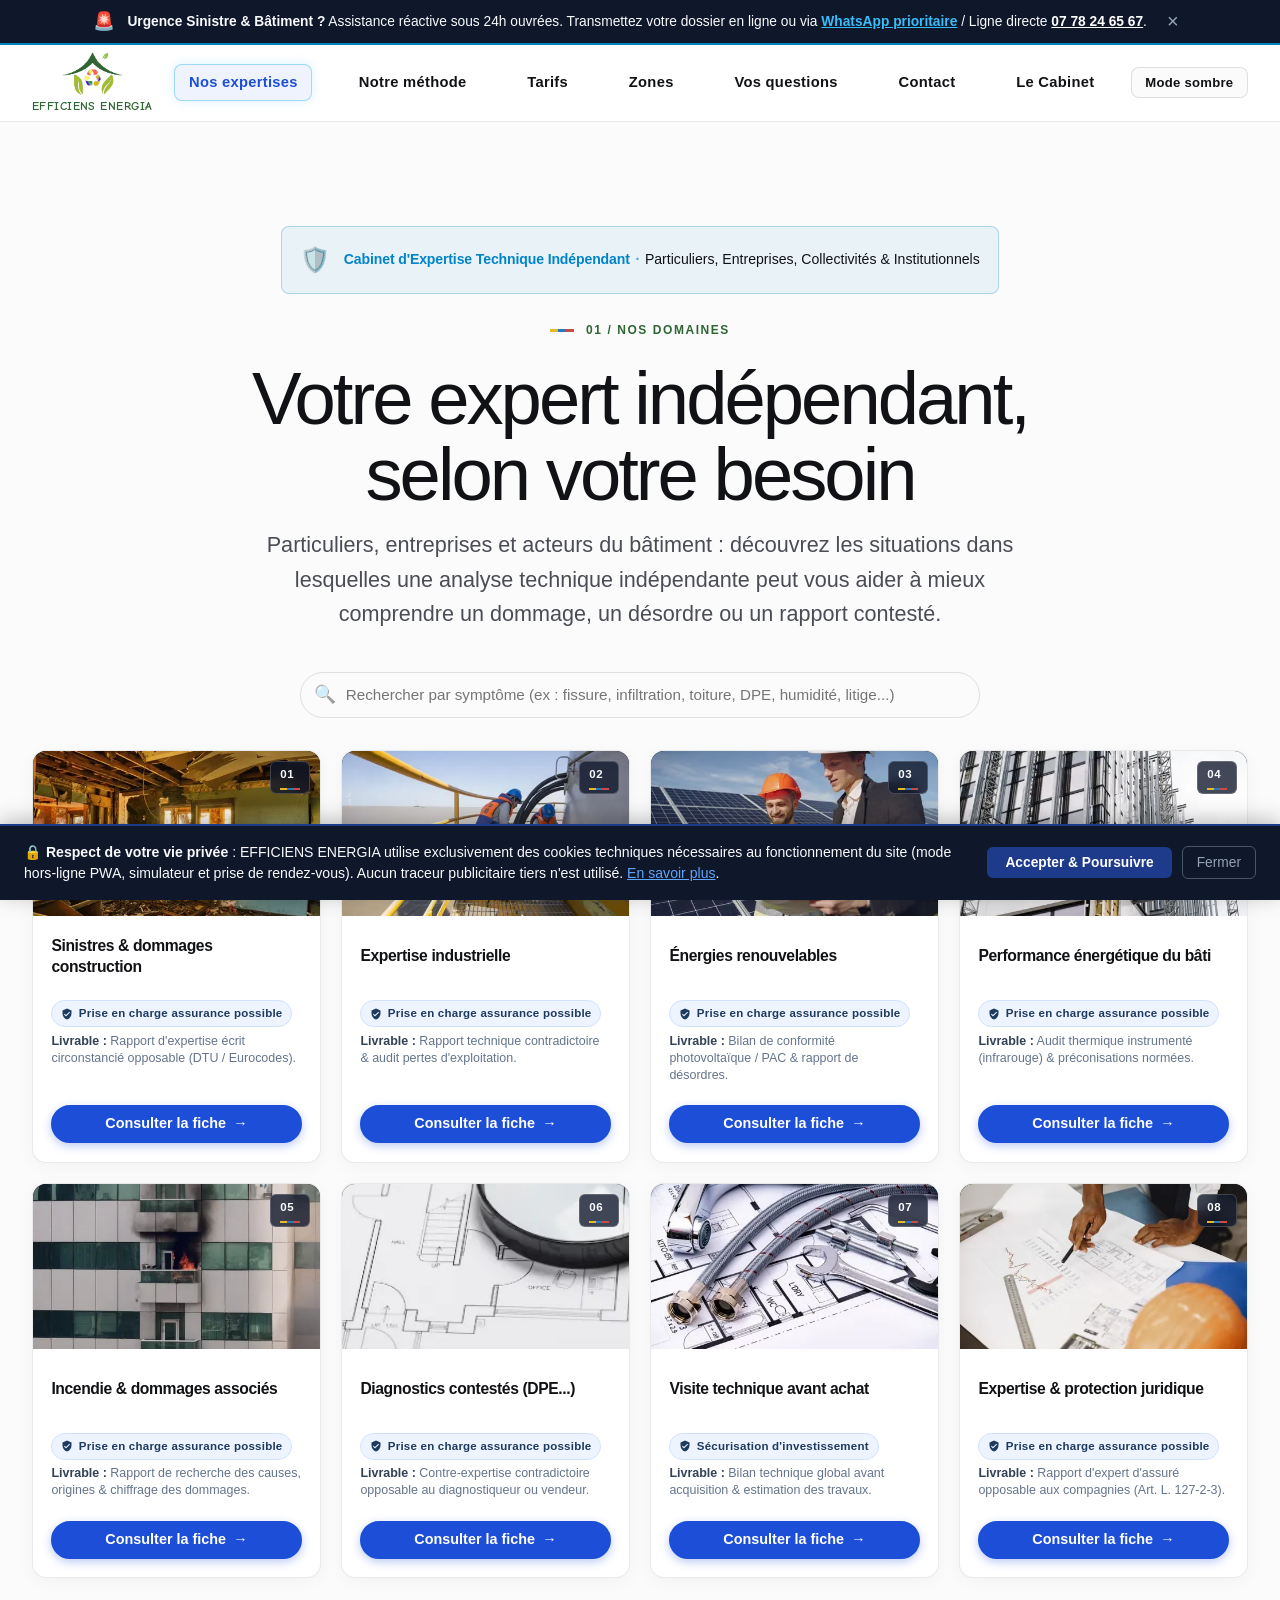
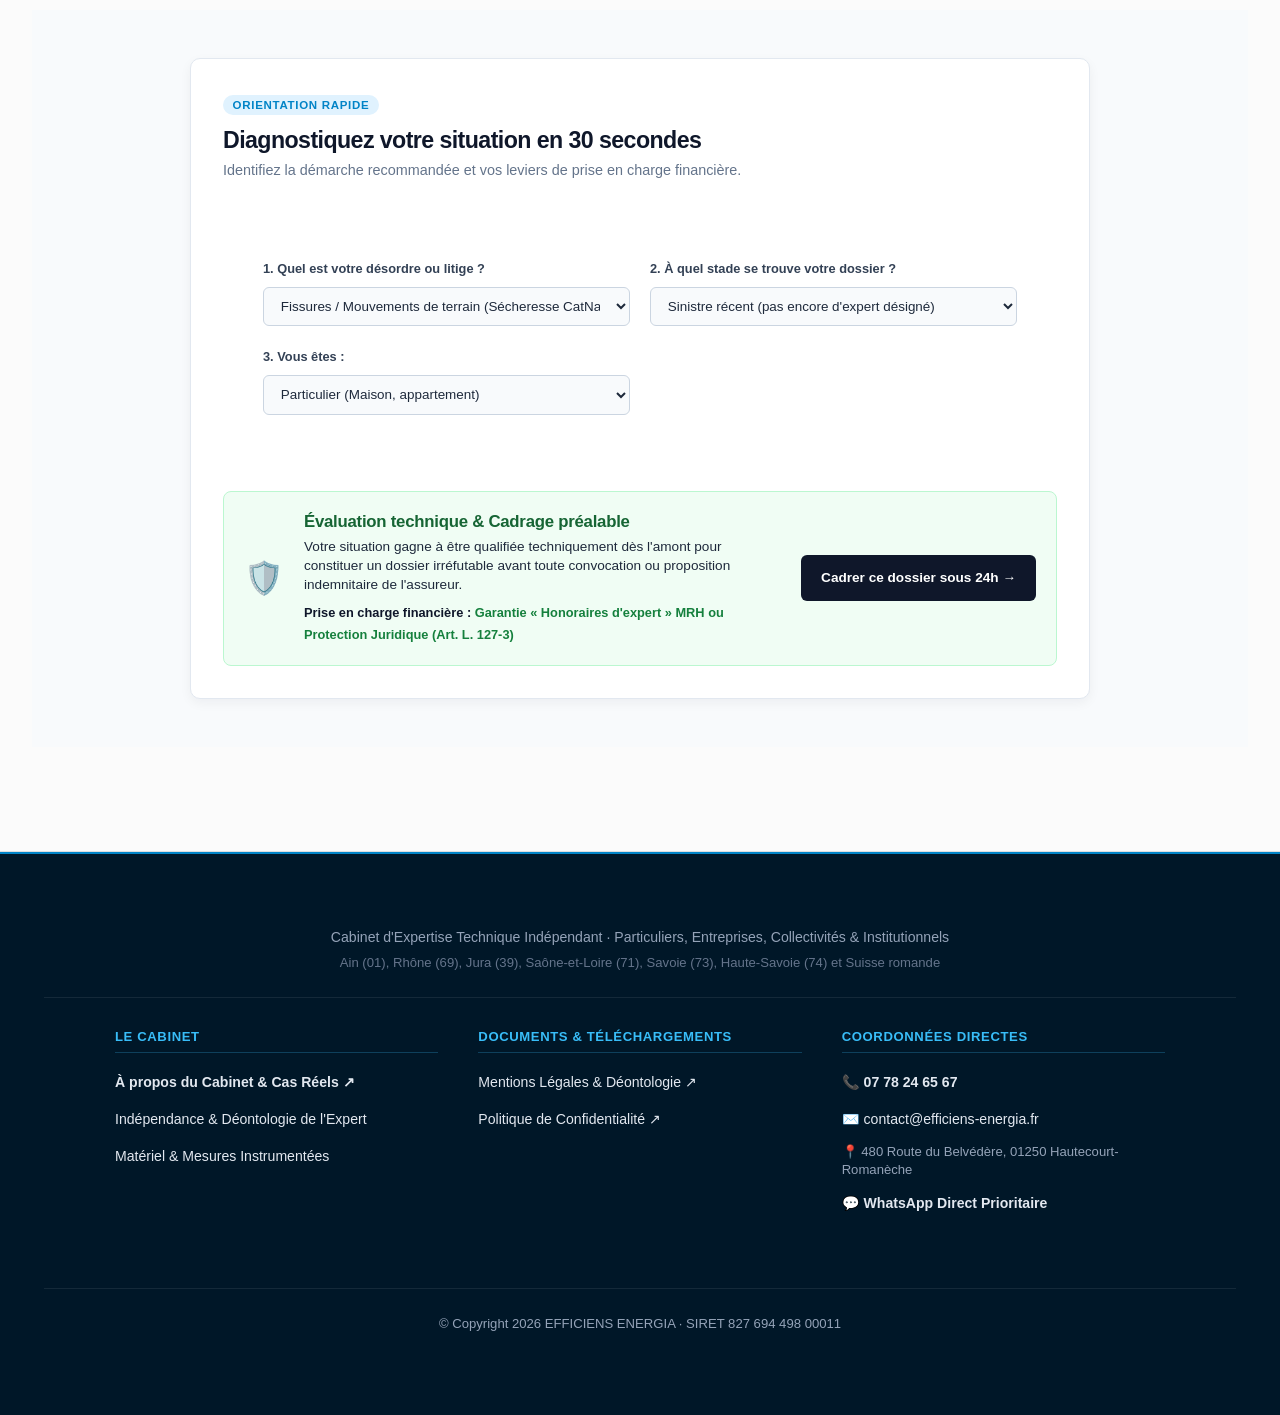
==== DOSSIER_A_GLISSER_SUR_NETLIFY/index.html @ 408ce1a6 "fix(ci): conversion de DOSSIER_A_GLISSER_SUR_NETLIFY en dossier standard pour deploy GitHub Pages" ====
<!DOCTYPE html>
<html lang="fr" data-theme="light">
<head>
    <meta charset="UTF-8">
    <meta name="viewport" content="width=device-width, initial-scale=1">
    <meta name="theme-color" content="#111215">
    <meta name="description" content="Expertise bâtiment indépendante dans l’Ain, le Rhône, la Saône-et-Loire, le Jura, l’Isère, la Savoie, la Haute-Savoie et la Suisse. Sinistres, énergie, diagnostics.">
    <meta property="og:type" content="website">
    <meta property="og:locale" content="fr_FR">
    <meta property="og:title" content="Expert bâtiment & énergie | Ain, Rhône, Jura | EFFICIENS ENERGIA">
    <meta property="og:description" content="Expertise bâtiment indépendante dans l’Ain, le Rhône, la Saône-et-Loire, le Jura, l’Isère, la Savoie, la Haute-Savoie et la Suisse voisine.">
    <meta property="og:site_name" content="EFFICIENS ENERGIA">
    <meta name="twitter:card" content="summary_large_image">
    <meta property="og:url" content="https://efficiens-energia.fr/">
    <meta property="og:image" content="https://efficiens-energia.github.io/site_construction/assets/logo_efficiens_energia.png">
    <meta property="og:image:width" content="377">
    <meta property="og:image:height" content="270">
    <meta name="twitter:image" content="https://efficiens-energia.github.io/site_construction/assets/logo_efficiens_energia.png">
    <title>Expert bâtiment & énergie | Ain, Rhône, Jura | EFFICIENS ENERGIA</title>
    <link rel="manifest" href="manifest.webmanifest?v=15">
    <link rel="icon" type="image/png" href="assets/logo_efficiens_energia.png">
    <link rel="apple-touch-icon" href="assets/logo_efficiens_energia.png">
    <link rel="stylesheet" href="css/design_system.css?v=45">
    <link rel="stylesheet" href="css/components.css?v=45">
    <script type="application/ld+json" id="geoSchemaJsonLd">
        {
            "@context": "https://schema.org",
            "@graph": [
                {
                    "@type": "ProfessionalService",
                    "@id": "https://efficiens-energia.fr/#organization",
                    "name": "EFFICIENS ENERGIA",
                    "legalName": "EFFICIENS ENERGIA - Cabinet d'Expertise Bâtiment & Énergie Indépendant",
                    "founder": {
                        "@type": "Person",
                        "name": "Sébastien MATHE",
                        "jobTitle": "Expert Bâtiment & Énergie Indépendant"
                    },
                    "telephone": "+33778246567",
                    "email": "contact@efficiens-energia.fr",
                    "priceRange": "380€ - 2800€ TTC",
                    "address": {
                        "@type": "PostalAddress",
                        "streetAddress": "480 Route du Belvédère",
                        "postalCode": "01250",
                        "addressLocality": "Hautecourt-Romaneche",
                        "addressRegion": "Auvergne-Rhône-Alpes",
                        "addressCountry": "FR"
                    },
                    "identifier": {
                        "@type": "PropertyValue",
                        "propertyID": "SIRET",
                        "value": "827 694 498 00011"
                    },
                    "areaServed": [
                        {"@type": "AdministrativeArea", "name": "Ain (01) - Bourg-en-Bresse, Oyonnax, Ambérieu-en-Bugey, Pays de Gex"},
                        {"@type": "AdministrativeArea", "name": "Rhône (69) et Métropole de Lyon"},
                        {"@type": "AdministrativeArea", "name": "Saône-et-Loire (71) - Mâcon, Chalon-sur-Saône"},
                        {"@type": "AdministrativeArea", "name": "Jura (39) - Lons-le-Saunier, Saint-Claude"},
                        {"@type": "AdministrativeArea", "name": "Isère (38)"},
                        {"@type": "AdministrativeArea", "name": "Haute-Savoie (74) - Annecy, Annemasse"},
                        {"@type": "AdministrativeArea", "name": "Savoie (73) - Chambéry, Aix-les-Bains"},
                        {"@type": "AdministrativeArea", "name": "Suisse romande (Cantons de Genève et Vaud)"},
                        {"@type": "AdministrativeArea", "name": "Auvergne-Rhône-Alpes"}
                    ],
                    "hasOfferCatalog": {
                        "@type": "OfferCatalog",
                        "name": "Missions d'Expertise Bâtiment & Énergie Indépendante",
                        "itemListElement": [
                            {
                                "@type": "Offer",
                                "itemOffered": {
                                    "@type": "Service",
                                    "name": "Expertise Sinistres Bâtiment, Fissures RGA & Humidité",
                                    "description": "Recherche de causes racines, mesures instrumentées et rapport opposable DTU / Eurocodes."
                                },
                                "priceSpecification": {
                                    "@type": "PriceSpecification",
                                    "minPrice": "690",
                                    "maxPrice": "1390",
                                    "priceCurrency": "EUR"
                                }
                            },
                            {
                                "@type": "Offer",
                                "itemOffered": {
                                    "@type": "Service",
                                    "name": "Visite Technique Avant Achat Immobilier",
                                    "description": "Inspection structurelle, thermique et humidité avant signature de compromis."
                                },
                                "priceSpecification": {
                                    "@type": "PriceSpecification",
                                    "minPrice": "490",
                                    "maxPrice": "1150",
                                    "priceCurrency": "EUR"
                                }
                            },
                            {
                                "@type": "Offer",
                                "itemOffered": {
                                    "@type": "Service",
                                    "name": "Contre-Expertise d'Assuré & Protection Juridique (Art. L. 127-2-3 C. assur.)",
                                    "description": "Assistance contradictoire indépendante face à l'expert d'assurance avec libre choix de l'expert."
                                },
                                "priceSpecification": {
                                    "@type": "PriceSpecification",
                                    "minPrice": "750",
                                    "maxPrice": "1590",
                                    "priceCurrency": "EUR"
                                }
                            }
                        ]
                    },
                    "sameAs": [
                        "https://www.facebook.com/efficiens.energia",
                        "https://www.linkedin.com/in/s%C3%A9bastien-mathe-b04446113/"
                    ]
                },
                {
                    "@type": "FAQPage",
                    "mainEntity": [
                        {
                            "@type": "Question",
                            "name": "Puis-je choisir librement mon expert bâtiment avec mon assurance Protection Juridique ?",
                            "acceptedAnswer": {
                                "@type": "Answer",
                                "text": "Oui. En vertu de l'Article L. 127-2-3 du Code des assurances, l'assuré dispose de la liberté absolue du choix de son expert ou conseil technique dès lors qu'un conflit d'intérêts ou un désaccord survient. Les honoraires d'EFFICIENS ENERGIA sont alors remboursables selon le barème contractuel de votre Protection Juridique."
                            }
                        },
                        {
                            "@type": "Question",
                            "name": "Dans quels départements intervient le cabinet EFFICIENS ENERGIA ?",
                            "acceptedAnswer": {
                                "@type": "Answer",
                                "text": "M. Sébastien MATHE intervient en totale indépendance dans l'Ain (01), le Rhône et Lyon (69), le Jura (39), la Saône-et-Loire (71), l'Isère (38), la Savoie (73), la Haute-Savoie (74) ainsi qu'en Suisse romande (Genève, Vaud)."
                            }
                        }
                    ]
                }
            ]
        }
    </script>
    <link rel="stylesheet" href="css/print.css" media="print">
    <script>
    function goToTarifsTab(e) {
        if (e) {
            if (e.preventDefault) e.preventDefault();
            if (e.stopPropagation) e.stopPropagation();
        }
        // 1. Basculer tous les panneaux d'onglets
        var panels = document.querySelectorAll('.site-tab-panel');
        for (var i = 0; i < panels.length; i++) {
            var p = panels[i];
            if (p.id === 'tarifs') {
                p.classList.add('active-tab');
                p.style.display = 'block';
            } else {
                p.classList.remove('active-tab');
                p.style.display = 'none';
            }
        }
        // 2. Mettre à jour la navigation
        var links = document.querySelectorAll('.main-nav a[href^="#"]');
        for (var j = 0; j < links.length; j++) {
            var a = links[j];
            var isTarif = (a.getAttribute('href') === '#tarifs');
            a.classList.toggle('nav-highlight', isTarif);
            a.classList.toggle('active', isTarif);
            a.setAttribute('aria-selected', String(isTarif));
        }
        // 3. Masquer le hero d'accueil
        var hero = document.getElementById('accueil');
        if (hero) hero.style.display = 'none';

        // 4. Mettre à jour l'URL sans rechargement
        if (window.history && window.history.pushState) {
            window.history.pushState(null, '', '#tarifs');
        } else {
            window.location.hash = '#tarifs';
        }

        // 5. Scroller immédiatement vers la section tarifs / encadré remboursement
        setTimeout(function() {
            var target = document.querySelector('.insurance-reimbursement-box') || document.getElementById('estimateur-direct') || document.getElementById('tarifs');
            if (target) {
                var header = document.querySelector('.site-header');
                var headerH = header ? header.offsetHeight : 76;
                var pos = target.getBoundingClientRect().top + (window.pageYOffset || document.documentElement.scrollTop) - headerH - 15;
                window.scrollTo({ top: Math.max(0, pos), behavior: 'smooth' });
            }
        }, 50);
        return false;
    }
    window.goToTarifsTab = goToTarifsTab;

    // Écouteur en phase de capture (priorité absolue) pour garantir la redirection
    document.addEventListener('click', function(e) {
        var btn = e.target.closest('.badge-prise-en-charge');
        if (btn) {
            if (e.preventDefault) e.preventDefault();
            if (e.stopPropagation) e.stopPropagation();
            goToTarifsTab(e);
            return false;
        }
    }, true);
    </script>
</head>
<body>
    <a class="skip-link" href="#contenu">Aller au contenu</a>
    <header class="site-header" role="banner">
        <div id="scrollProgressBar" class="scroll-progress-bar" aria-hidden="true"></div>
        <div class="container header-inner">
            <div class="logo-brand" aria-label="EFFICIENS ENERGIA">
                <img src="assets/logo_efficiens_energia.png" alt="" class="logo-img" width="377" height="270">
                <span class="logo-text">EFFICIENS ENERGIA</span>
            </div>
            <nav class="main-nav" id="mainNav" role="navigation" aria-label="Navigation principale">
                <a href="#expertises">Nos expertises</a>
                <a href="#methode">Notre méthode</a>
                <a href="#tarifs">Tarifs</a>
                <a href="#zones">Zones</a>
                <a href="#faq">Vos questions</a>
                <a href="#contact">Contact</a>
                <a href="#cabinet">Le Cabinet</a>
            </nav>
            <div class="header-actions">
                <button type="button" class="btn-theme-toggle" id="themeToggleBtn" aria-label="Passer en mode sombre">Mode sombre</button>
                
                <button type="button" class="mobile-menu-btn" id="mobileMenuBtn" aria-expanded="false" aria-controls="mainNav" aria-label="Ouvrir le menu">☰</button>
            </div>
        </div>
    </header>

    <main id="contenu" role="main">
        <section class="hero-section expertise-hero" id="accueil">
            <div class="container expertise-hero-inner">
                <div class="expertise-hero-copy">
                    <p class="eyebrow"><span class="eyebrow-line"></span> Expert indépendant · bâtiment & énergie</p>
                    <h1>Besoin d'un regard technique indépendant ?<br><span>Faisons le point sur votre situation.</span></h1>
                    <p class="expertise-hero-lead">Sinistre, malfaçon, dommage ou diagnostic contesté : bénéficiez d'un regard technique indépendant, rigoureux et opposable. Cadrons ensemble votre dossier dès le premier contact.</p>
                    <div class="expertise-hero-actions">
                        <a class="btn btn-primary" href="prestation.html?service=sinistres">Sinistre & dommage <span aria-hidden="true">→</span></a>
                        <a class="btn btn-secondary" href="prestation.html?service=diagnostics">Diagnostic contesté <span aria-hidden="true">→</span></a>
                        <a class="text-link" href="#expertises">Toutes nos expertises <span aria-hidden="true">↓</span></a>
                    </div>
                    <div class="independence-badge-container">
                        <div class="independence-badge">
                            <span class="badge-icon" aria-hidden="true">🛡️</span>
                            <div class="badge-content">
                                <strong>Cabinet d'Expertise Technique Indépendant</strong> <span class="badge-sep">·</span> <span>Particuliers, Entreprises, Collectivités &amp; Institutionnels</span>
                            </div>
                        </div>
                    </div>
                    <div class="expertise-hero-index" aria-label="Domaines d'intervention">
                        <span>Bâtiment & industrie</span>
                        <span>Sinistres & désordres</span>
                        <span>Énergie & diagnostics</span>
                    </div>
                </div>
                <div class="expertise-hero-mark" aria-hidden="true">
                    <span class="hero-mark-ring"></span>
                    <span class="hero-mark-cross hero-mark-cross-one"></span>
                    <span class="hero-mark-cross hero-mark-cross-two"></span>
                    <span class="hero-mark-label">EXPERTISE<br>TECHNIQUE<br><b>01 — 07</b></span>
                </div>
            </div>
        </section>

        

        <section class="section expertise-section site-tab-panel active-tab" id="expertises" aria-labelledby="expertises-title">
            <div class="container">
                <div class="section-header expertise-section-heading" style="text-align: center; margin: 0 auto 2.5rem auto; max-width: 860px;">
                    <div class="independence-badge" style="display: inline-flex; margin-bottom: 1.25rem;">
                        <span class="badge-icon" aria-hidden="true">🛡️</span>
                        <div class="badge-content">
                            <strong>Cabinet d'Expertise Technique Indépendant</strong> <span class="badge-sep">·</span> <span>Particuliers, Entreprises, Collectivités &amp; Institutionnels</span>
                        </div>
                    </div>
                    <p class="section-tag" style="justify-content: center;">01 / Nos domaines</p>
                    <h1 id="expertises-title" style="margin-bottom: 1rem;">Votre expert indépendant, selon votre besoin</h1>
                    <p class="section-desc" style="text-align: center !important; margin: 1rem auto 0 auto !important; max-width: 780px !important;">Particuliers, entreprises et acteurs du bâtiment : découvrez les situations dans lesquelles une analyse technique indépendante peut vous aider à mieux comprendre un dommage, un désordre ou un rapport contesté.</p>

                    <!-- BANDEAU RÉACTIVITÉ / URGENCE D'EXPERTISE (@PO SEB) -->
                </div>
                                <!-- FILTRE D INTENTION 1-CLIC (8 CARTES D EXPERTISE) -->
                
                <!-- Barre de recherche prédictive par symptôme (Amélioration 6) -->
                <div class="symptom-search-bar" role="search">
                    <div class="search-input-wrapper">
                        <span class="search-icon" aria-hidden="true">🔍</span>
                        <input type="search" id="symptomSearchInput" class="symptom-input" placeholder="Rechercher par symptôme (ex : fissure, infiltration, toiture, DPE, humidité, litige...)" aria-label="Rechercher une prestation par symptôme">
                        <button type="button" id="clearSearchBtn" class="clear-search-btn" aria-label="Effacer la recherche" hidden>×</button>
                    </div>
                    <div id="searchCounter" class="search-counter" aria-live="polite"></div>
                </div>

                <div class="expertise-card-grid">
                    <article class="expertise-card" id="sinistres" data-category="particulier">
                        <span id="sinistres-details" class="section-anchor"></span>
                        <div class="expertise-card-media-wrapper">
                            <span class="expertise-card-index">01</span>
                            <picture class="expertise-card-media">
                                <source srcset="assets/services/sinistres-construction.webp" type="image/webp">
                                <img class="expertise-card-image" src="assets/services/sinistres-construction.jpg" alt="Sinistres & dommages à la construction" width="500" height="333" loading="lazy" decoding="async">
                            </picture>
                        </div>
                        <div class="expertise-card-body">
                            <h3><a class="expertise-card-title-link" href="prestation.html?service=sinistres">Sinistres & dommages construction</a></h3>
                            <a href="#tarifs" class="badge-prise-en-charge" data-tab-target="tarifs" onclick="return goToTarifsTab(event);" title="Prise en charge financière possible par votre assurance (PJ, MRH ou recours tiers)">
                                <svg viewBox="0 0 24 24" aria-hidden="true" style="pointer-events: none;"><path d="M12 1L3 5v6c0 5.55 3.84 10.74 9 12 5.16-1.26 9-6.45 9-12V5l-9-4zm-2 16l-4-4 1.41-1.41L10 14.17l6.59-6.59L18 9l-8 8z"/></svg>
                                <span style="pointer-events: none;">Prise en charge assurance possible</span>
                            </a>
                            <span class="card-deliverable"><strong>Livrable :</strong> Rapport d'expertise écrit circonstancié opposable (DTU / Eurocodes).</span>
                            <div class="expertise-card-actions">
                                <a href="prestation.html?service=sinistres" class="btn-card-primary" aria-label="Consulter la fiche Sinistres & dommages">Consulter la fiche <span aria-hidden="true">→</span></a>
                            </div>
                        </div>
                    </article>

                    <article class="expertise-card" id="industrie" data-category="pro">
                        <span id="industrie-details" class="section-anchor"></span>
                        <div class="expertise-card-media-wrapper">
                            <span class="expertise-card-index">02</span>
                            <picture class="expertise-card-media">
                                <source srcset="assets/services/expertise-industrielle.webp" type="image/webp">
                                <img class="expertise-card-image" src="assets/services/expertise-industrielle.jpg" alt="Expertise industrielle" width="500" height="333" loading="lazy" decoding="async">
                            </picture>
                        </div>
                        <div class="expertise-card-body">
                            <h3><a class="expertise-card-title-link" href="prestation.html?service=industrie">Expertise industrielle</a></h3>
                            <a href="#tarifs" class="badge-prise-en-charge" data-tab-target="tarifs" onclick="return goToTarifsTab(event);" title="Prise en charge financière possible par votre assurance (PJ, MRH ou recours tiers)">
                                <svg viewBox="0 0 24 24" aria-hidden="true" style="pointer-events: none;"><path d="M12 1L3 5v6c0 5.55 3.84 10.74 9 12 5.16-1.26 9-6.45 9-12V5l-9-4zm-2 16l-4-4 1.41-1.41L10 14.17l6.59-6.59L18 9l-8 8z"/></svg>
                                <span style="pointer-events: none;">Prise en charge assurance possible</span>
                            </a>
                            <span class="card-deliverable"><strong>Livrable :</strong> Rapport technique contradictoire & audit pertes d'exploitation.</span>
                            <div class="expertise-card-actions">
                                <a href="prestation.html?service=industrie" class="btn-card-primary" aria-label="Consulter l'expertise industrielle">Consulter la fiche <span aria-hidden="true">→</span></a>
                            </div>
                        </div>
                    </article>

                    <article class="expertise-card" id="energie" data-category="pro">
                        <span id="energies-details" class="section-anchor"></span>
                        <div class="expertise-card-media-wrapper">
                            <span class="expertise-card-index">03</span>
                            <picture class="expertise-card-media">
                                <source srcset="assets/services/energies-renouvelables.webp" type="image/webp">
                                <img class="expertise-card-image" src="assets/services/energies-renouvelables.jpg" alt="Énergies renouvelables" width="500" height="333" loading="lazy" decoding="async">
                            </picture>
                        </div>
                        <div class="expertise-card-body">
                            <h3><a class="expertise-card-title-link" href="prestation.html?service=renouvelables">Énergies renouvelables</a></h3>
                            <a href="#tarifs" class="badge-prise-en-charge" data-tab-target="tarifs" onclick="return goToTarifsTab(event);" title="Prise en charge financière possible par votre assurance (PJ, MRH ou recours tiers)">
                                <svg viewBox="0 0 24 24" aria-hidden="true" style="pointer-events: none;"><path d="M12 1L3 5v6c0 5.55 3.84 10.74 9 12 5.16-1.26 9-6.45 9-12V5l-9-4zm-2 16l-4-4 1.41-1.41L10 14.17l6.59-6.59L18 9l-8 8z"/></svg>
                                <span style="pointer-events: none;">Prise en charge assurance possible</span>
                            </a>
                            <span class="card-deliverable"><strong>Livrable :</strong> Bilan de conformité photovoltaïque / PAC & rapport de désordres.</span>
                            <div class="expertise-card-actions">
                                <a href="prestation.html?service=renouvelables" class="btn-card-primary" aria-label="Consulter l'expertise énergies renouvelables">Consulter la fiche <span aria-hidden="true">→</span></a>
                            </div>
                        </div>
                    </article>

                    <article class="expertise-card" id="performance" data-category="pro">
                        <span id="performance-details" class="section-anchor"></span>
                        <div class="expertise-card-media-wrapper">
                            <span class="expertise-card-index">04</span>
                            <picture class="expertise-card-media">
                                <source srcset="assets/services/performance-energetique.webp" type="image/webp">
                                <img class="expertise-card-image" src="assets/services/performance-energetique.jpg" alt="Performance énergétique des bâtiments" width="500" height="750" loading="lazy" decoding="async">
                            </picture>
                        </div>
                        <div class="expertise-card-body">
                            <h3><a class="expertise-card-title-link" href="prestation.html?service=performance">Performance énergétique du bâti</a></h3>
                            <a href="#tarifs" class="badge-prise-en-charge" data-tab-target="tarifs" onclick="return goToTarifsTab(event);" title="Prise en charge financière possible par votre assurance (PJ, MRH ou recours tiers)">
                                <svg viewBox="0 0 24 24" aria-hidden="true" style="pointer-events: none;"><path d="M12 1L3 5v6c0 5.55 3.84 10.74 9 12 5.16-1.26 9-6.45 9-12V5l-9-4zm-2 16l-4-4 1.41-1.41L10 14.17l6.59-6.59L18 9l-8 8z"/></svg>
                                <span style="pointer-events: none;">Prise en charge assurance possible</span>
                            </a>
                            <span class="card-deliverable"><strong>Livrable :</strong> Audit thermique instrumenté (infrarouge) & préconisations normées.</span>
                            <div class="expertise-card-actions">
                                <a href="prestation.html?service=performance" class="btn-card-primary" aria-label="Consulter la performance énergétique">Consulter la fiche <span aria-hidden="true">→</span></a>
                            </div>
                        </div>
                    </article>

                    <article class="expertise-card" id="incendie" data-category="pro">
                        <span id="incendie-details" class="section-anchor"></span>
                        <div class="expertise-card-media-wrapper">
                            <span class="expertise-card-index">05</span>
                            <picture class="expertise-card-media">
                                <source srcset="assets/services/incendie-dommages.webp" type="image/webp">
                                <img class="expertise-card-image" src="assets/services/incendie-dommages.png" alt="Incendie & dommages associés" width="500" height="749" loading="lazy" decoding="async">
                            </picture>
                        </div>
                        <div class="expertise-card-body">
                            <h3><a class="expertise-card-title-link" href="prestation.html?service=incendie">Incendie & dommages associés</a></h3>
                            <a href="#tarifs" class="badge-prise-en-charge" data-tab-target="tarifs" onclick="return goToTarifsTab(event);" title="Prise en charge financière possible par votre assurance (PJ, MRH ou recours tiers)">
                                <svg viewBox="0 0 24 24" aria-hidden="true" style="pointer-events: none;"><path d="M12 1L3 5v6c0 5.55 3.84 10.74 9 12 5.16-1.26 9-6.45 9-12V5l-9-4zm-2 16l-4-4 1.41-1.41L10 14.17l6.59-6.59L18 9l-8 8z"/></svg>
                                <span style="pointer-events: none;">Prise en charge assurance possible</span>
                            </a>
                            <span class="card-deliverable"><strong>Livrable :</strong> Rapport de recherche des causes, origines & chiffrage des dommages.</span>
                            <div class="expertise-card-actions">
                                <a href="prestation.html?service=incendie" class="btn-card-primary" aria-label="Consulter l'expertise incendie">Consulter la fiche <span aria-hidden="true">→</span></a>
                            </div>
                        </div>
                    </article>

                    <article class="expertise-card expertise-card-regulatory" id="diagnostics" data-category="particulier">
                        <span id="diagnostics-details" class="section-anchor"></span>
                        <div class="expertise-card-media-wrapper">
                            <span class="expertise-card-index">06</span>
                            <picture class="expertise-card-media">
                                <source srcset="assets/services/diagnostic-conteste.webp" type="image/webp">
                                <img class="expertise-card-image" src="assets/services/diagnostic-conteste.png" alt="Diagnostics immobiliers contestés" width="349" height="154" loading="lazy" decoding="async">
                            </picture>
                        </div>
                        <div class="expertise-card-body">
                            <h3><a class="expertise-card-title-link" href="prestation.html?service=diagnostics">Diagnostics contestés (DPE...)</a></h3>
                            <a href="#tarifs" class="badge-prise-en-charge" data-tab-target="tarifs" onclick="return goToTarifsTab(event);" title="Prise en charge financière possible par votre assurance (PJ, MRH ou recours tiers)">
                                <svg viewBox="0 0 24 24" aria-hidden="true" style="pointer-events: none;"><path d="M12 1L3 5v6c0 5.55 3.84 10.74 9 12 5.16-1.26 9-6.45 9-12V5l-9-4zm-2 16l-4-4 1.41-1.41L10 14.17l6.59-6.59L18 9l-8 8z"/></svg>
                                <span style="pointer-events: none;">Prise en charge assurance possible</span>
                            </a>
                            <span class="card-deliverable"><strong>Livrable :</strong> Contre-expertise contradictoire opposable au diagnostiqueur ou vendeur.</span>
                            <div class="expertise-card-actions">
                                <a href="prestation.html?service=diagnostics" class="btn-card-primary" aria-label="Consulter les diagnostics contestés">Consulter la fiche <span aria-hidden="true">→</span></a>
                            </div>
                        </div>
                    </article>

                    <article class="expertise-card" id="visite-avant-achat" data-category="particulier">
                        <span id="visite-avant-achat-details" class="section-anchor"></span>
                        <div class="expertise-card-media-wrapper">
                            <span class="expertise-card-index">07</span>
                            <picture class="expertise-card-media">
                                <source srcset="assets/services/visite-avant-achat.webp" type="image/webp">
                                <img class="expertise-card-image" src="assets/services/visite-avant-achat.png" alt="Visite technique avant achat immobilier" width="500" height="333" loading="lazy" decoding="async">
                            </picture>
                        </div>
                        <div class="expertise-card-body">
                            <h3><a class="expertise-card-title-link" href="prestation.html?service=visite-achat">Visite technique avant achat</a></h3>
                            <a href="prestation.html?service=visite-achat" class="badge-prise-en-charge" title="Sécurisation de votre investissement immobilier avant signature du compromis ou de l'acte authentique">
                                <svg viewBox="0 0 24 24" aria-hidden="true" style="pointer-events: none;"><path d="M12 1L3 5v6c0 5.55 3.84 10.74 9 12 5.16-1.26 9-6.45 9-12V5l-9-4zm-2 16l-4-4 1.41-1.41L10 14.17l6.59-6.59L18 9l-8 8z"/></svg>
                                <span style="pointer-events: none;">Sécurisation d'investissement</span>
                            </a>
                            <span class="card-deliverable"><strong>Livrable :</strong> Bilan technique global avant acquisition & estimation des travaux.</span>
                            <div class="expertise-card-actions">
                                <a href="prestation.html?service=visite-achat" class="btn-card-primary" aria-label="Consulter la visite avant achat">Consulter la fiche <span aria-hidden="true">→</span></a>
                            </div>
                        </div>
                    </article>

                    <article class="expertise-card" id="protection-juridique" data-category="particulier">
                        <span id="protection-juridique-details" class="section-anchor"></span>
                        <div class="expertise-card-media-wrapper">
                            <span class="expertise-card-index">08</span>
                            <picture class="expertise-card-media">
                                <source srcset="assets/services/protection-juridique.webp" type="image/webp">
                                <img class="expertise-card-image" src="assets/services/protection-juridique.png" alt="Expertise technique & protection juridique" width="500" height="333" loading="lazy" decoding="async">
                            </picture>
                        </div>
                        <div class="expertise-card-body">
                            <h3><a class="expertise-card-title-link" href="prestation.html?service=protection-juridique">Expertise & protection juridique</a></h3>
                            <a href="#tarifs" class="badge-prise-en-charge" data-tab-target="tarifs" onclick="return goToTarifsTab(event);" title="Prise en charge financière possible par votre assurance (PJ, MRH ou recours tiers)">
                                <svg viewBox="0 0 24 24" aria-hidden="true" style="pointer-events: none;"><path d="M12 1L3 5v6c0 5.55 3.84 10.74 9 12 5.16-1.26 9-6.45 9-12V5l-9-4zm-2 16l-4-4 1.41-1.41L10 14.17l6.59-6.59L18 9l-8 8z"/></svg>
                                <span style="pointer-events: none;">Prise en charge assurance possible</span>
                            </a>
                            <span class="card-deliverable"><strong>Livrable :</strong> Rapport d'expert d'assuré opposable aux compagnies (Art. L. 127-2-3).</span>
                            <div class="expertise-card-actions">
                                <a href="prestation.html?service=protection-juridique" class="btn-card-primary" aria-label="Consulter l'expertise protection juridique">Consulter la fiche <span aria-hidden="true">→</span></a>
                            </div>
                        </div>
                    </article>
                </div>
                <!-- SIMULATEUR D'ORIENTATION EN 30 SECONDES (@PO SEB) -->
                <section class="simulator-section" id="simulateur">
                  <div class="simulator-card">
                    <div class="simulator-header">
                      <span class="simulator-badge">Orientation rapide</span>
                      <h2>Diagnostiquez votre situation en 30 secondes</h2>
                      <p>Identifiez la démarche recommandée et vos leviers de prise en charge financière.</p>
                    </div>

                    <div class="simulator-body">
                      <!-- Étape 1 -->
                      <div class="sim-group">
                        <label for="sim-nature">1. Quel est votre désordre ou litige ?</label>
                        <select id="sim-nature" class="sim-select">
                          <option value="fissures">Fissures / Mouvements de terrain (Sécheresse CatNat)</option>
                          <option value="dde">Dégât des eaux / Infiltration toiture ou plancher</option>
                          <option value="enr">Pompe à chaleur / Panneaux photovoltaïques défaillants</option>
                          <option value="dpe">Diagnostic DPE erroné ou audit contesté</option>
                          <option value="malfacon">Malfaçons artisans / Abandon de chantier</option>
                          <option value="incendie">Incendie / Dommages bâtiment d'exploitation</option>
                        </select>
                      </div>

                      <!-- Étape 2 -->
                      <div class="sim-group">
                        <label for="sim-stade">2. À quel stade se trouve votre dossier ?</label>
                        <select id="sim-stade" class="sim-select">
                          <option value="amont">Sinistre récent (pas encore d'expert désigné)</option>
                          <option value="convoque">Convocation reçue pour une réunion d'expertise contradictoire</option>
                          <option value="refus">Rapport reçu : refus d'indemnisation ou chiffrage insuffisant</option>
                          <option value="bloque">Litige amiable bloqué avec l'artisan / le constructeur</option>
                        </select>
                      </div>

                      <!-- Étape 3 -->
                      <div class="sim-group">
                        <label for="sim-statut">3. Vous êtes :</label>
                        <select id="sim-statut" class="sim-select">
                          <option value="particulier">Particulier (Maison, appartement)</option>
                          <option value="pro">Entreprise / Industriel / Artisan</option>
                          <option value="collectivite">Collectivité territoriale / Bailleur</option>
                        </select>
                      </div>
                    </div>

                    <!-- Encadré résultat dynamique -->
                    <div class="simulator-result" id="sim-result">
                      <div class="result-icon">🛡️</div>
                      <div class="result-content">
                        <h3 id="res-titre">Contre-expertise contradictoire recommandée</h3>
                        <p id="res-desc">Votre dossier requiert une évaluation technique contradictoire indépendante face à l'assureur pour garantir vos droits et chiffrer vos préjudices réels.</p>
                        <div class="result-badge-line">
                          <strong>Prise en charge financière :</strong> <span id="res-pec">Garantie « Honoraires d'expert » MRH ou Protection Juridique</span>
                        </div>
                      </div>
                      <div class="result-cta">
                        <a href="#contact" class="btn-sim-action" id="sim-cta-btn">Cadrer ce dossier sous 24h →</a>
                      </div>
                    </div>
                  </div>
                </section>
            </div>
        </section>

        <section class="section expertise-method-section site-tab-panel" id="methode" aria-labelledby="method-title">
            <div class="container">
                <div class="section-header expertise-section-heading" style="text-align: center; margin: 0 auto 2.5rem auto; max-width: 820px;">
                    <p class="section-tag" style="justify-content: center;">02 / Une méthode lisible</p>
                    <h2 id="method-title" style="text-align: center;">Du premier échange à la restitution</h2>
                    <p class="section-desc" style="text-align: center; margin: 1rem auto 0 auto; max-width: 780px;">Chaque mission est définie en fonction des enjeux techniques, du contexte contradictoire, des pièces disponibles et du niveau d'investigation utile.</p>
                </div>
                <ol class="method-steps">
                    <li><span>01</span><h3>Vous exposez la situation</h3><p>Nature du dommage ou du besoin, contexte, localisation et urgence éventuelle.</p></li>
                    <li><span>02</span><h3>La mission est cadrée</h3><p>Prise en compte du contexte et des parties concernées, puis définition du périmètre, des modalités et du devis avant toute intervention.</p></li>
                    <li><span>03</span><h3>Les constats sont établis</h3><p>Visite et investigations techniques convenues, avec examen des documents pertinents.</p></li>
                    <li><span>04</span><h3>Les résultats sont restitués</h3><p>Remise des constats et conclusions prévus dans la mission, avec leurs limites et les suites possibles.</p></li>
                </ol>
            </div>
        </section>

        <section class="section tarifs-section site-tab-panel" id="tarifs" aria-labelledby="fees-title">
            <div class="container" style="max-width: 1280px; margin: 0 auto; padding: 0 1.25rem;">
                <div class="section-header tarifs-section-heading" style="text-align: center; margin: 0 auto 2.5rem auto; max-width: 880px;">
                    <p class="section-tag" style="justify-content: center;">04 / Tarifs & Honoraires</p>
                    <h2 id="fees-title">Honoraires & Transparence</h2>
                    <p class="section-desc" style="font-size: 1.15rem; font-weight: 600; color: var(--text-primary); margin-top: 0.5rem;">Un devis adapté à la mission, avant intervention</p>
                    <p class="section-desc">Barème & estimation d'honoraires déterministe : chaque situation est différente. Le premier échange permet de comprendre votre demande et ne vous engage pas à confier une mission.</p>
                </div>
                
                <!-- 4 CAS CONCRETS CHIFFRÉS (AVANT / APRÈS CONTRE-EXPERTISE) (@PO SEB) -->
                <div class="cas-concrets-container">
                  <div class="cas-concrets-header">
                    <p class="cas-concrets-subtitle">Retour sur investissement &amp; efficacité</p>
                    <h3 class="cas-concrets-title">Exemples concrets de dossiers réévalués</h3>
                    <p class="cas-concrets-intro">L'impact mesurable d'une contre-expertise contradictoire face aux propositions initiales des compagnies d'assurance.</p>
                  </div>

                  <div class="cas-grid">
                    <!-- Cas 1 : CatNat / Fissures -->
                    <article class="cas-card">
                      <div class="cas-tag">Sinistre CatNat · Fissuration</div>
                      <h4>Fissures sécheresse (RGA) sur maison individuelle</h4>
                      
                      <div class="cas-comparatif">
                        <div class="cas-step initial">
                          <span class="step-label">Proposition initiale</span>
                          <span class="step-valeur">0 €</span>
                          <span class="step-detail">Refus de garantie (défaut d'entretien allégué)</span>
                        </div>
                        <div class="cas-arrow" aria-hidden="true">→</div>
                        <div class="cas-step final">
                          <span class="step-label">Règlement final</span>
                          <span class="step-valeur">48 500 €</span>
                          <span class="step-detail">Reprise en sous-œuvre &amp; réfection complète</span>
                        </div>
                      </div>

                      <div class="cas-footer">
                        <span class="cas-prise-en-charge"><strong>Prise en charge honoraires :</strong> 100 % via Protection Juridique</span>
                      </div>
                    </article>

                    <!-- Cas 2 : Dégât des eaux -->
                    <article class="cas-card">
                      <div class="cas-tag">Dégât des Eaux · Bâtiment</div>
                      <h4>Infiltration toiture-terrasse &amp; plancher dégradé</h4>
                      
                      <div class="cas-comparatif">
                        <div class="cas-step initial">
                          <span class="step-label">Proposition initiale</span>
                          <span class="step-valeur">3 200 €</span>
                          <span class="step-detail">Chiffrage partiel avec vétusté excessive</span>
                        </div>
                        <div class="cas-arrow" aria-hidden="true">→</div>
                        <div class="cas-step final">
                          <span class="step-label">Règlement final</span>
                          <span class="step-valeur">15 800 €</span>
                          <span class="step-detail">Réfection conforme DTU 43.1 &amp; assèchement technique</span>
                        </div>
                      </div>

                      <div class="cas-footer">
                        <span class="cas-prise-en-charge"><strong>Prise en charge honoraires :</strong> Garantie « Honoraires d'expert » MRH</span>
                      </div>
                    </article>

                    <!-- Cas 3 : EnR & Pompe à Chaleur -->
                    <article class="cas-card">
                      <div class="cas-tag">Énergie &amp; Travaux · Malfaçon</div>
                      <h4>Installation PAC non conforme &amp; surconsommation</h4>
                      
                      <div class="cas-comparatif">
                        <div class="cas-step initial">
                          <span class="step-label">Position installateur</span>
                          <span class="step-valeur">Refus</span>
                          <span class="step-detail">Responsabilité rejetée sur l'isolation du bâti</span>
                        </div>
                        <div class="cas-arrow" aria-hidden="true">→</div>
                        <div class="cas-step final">
                          <span class="step-label">Accord contradictoire</span>
                          <span class="step-valeur">9 400 €</span>
                          <span class="step-detail">Reprise hydraulique &amp; remplacement du groupe</span>
                        </div>
                      </div>

                      <div class="cas-footer">
                        <span class="cas-prise-en-charge"><strong>Prise en charge honoraires :</strong> Réglés par la RC Pro du poseur</span>
                      </div>
                    </article>

                    <!-- Cas 4 : Incendie / Locaux professionnels -->
                    <article class="cas-card">
                      <div class="cas-tag">Incendie &amp; Pro · Perte d'exploitation</div>
                      <h4>Départ de feu en atelier &amp; arrêt d'activité</h4>
                      
                      <div class="cas-comparatif">
                        <div class="cas-step initial">
                          <span class="step-label">Proposition initiale</span>
                          <span class="step-valeur">22 000 €</span>
                          <span class="step-detail">Pertes d'exploitation sous-évaluées</span>
                        </div>
                        <div class="cas-arrow" aria-hidden="true">→</div>
                        <div class="cas-step final">
                          <span class="step-label">Règlement final</span>
                          <span class="step-valeur">73 000 €</span>
                          <span class="step-detail">Reconstruction, décontamination &amp; pertes réelles</span>
                        </div>
                      </div>

                      <div class="cas-footer">
                        <span class="cas-prise-en-charge"><strong>Prise en charge honoraires :</strong> Police Multirisque Pro (MRI)</span>
                      </div>
                    </article>
                  </div>
                </div>

                <!-- Simulateur Tarifaire Professionnel & Transparent (Basé sur Benchmark de 20 Cabinets Indépendants) -->
                <div class="interactive-calculator-card" id="estimateur-direct">
                    <div class="calc-header" style="text-align: center; margin-bottom: 2rem;">
                        <span class="calc-tag" style="display: inline-block; margin: 0 auto 0.5rem auto;">Barème &amp; Estimation d'Honoraires Déterministe</span>
                        <h3 style="text-align: center; margin: 0.45rem auto 0.5rem auto;">Simulateur d'Honoraires d'Expertise Bâtiment</h3>
                        <p style="text-align: center; max-width: 780px; margin: 0 auto;">Grille tarifaire établie selon les usages déontologiques de la profession d'expert indépendant : estimation déterministe basée sur la complexité technique, la surface du bien et le niveau de valeur probante requis.</p>
                    </div>
                    <div class="calc-body">
                        <div class="calc-controls">
                            <div class="calc-group">
                                <label for="calcServiceSelect"><strong>1. Nature & Contexte de la mission :</strong></label>
                                <select id="calcServiceSelect" class="calc-select" aria-label="Nature de la mission d'expertise">
                                    <option value="sinistre" selected>Sinistre Bâtiment, Fissures ou Humidité (Recherche de causes & responsabilités)</option>
                                    <option value="visite_achat">Visite Technique Avant Achat Immobilier (Sécurisation acquisition)</option>
                                    <option value="contre_expertise">Contre-Expertise d'Assuré / Litige Sinistre (Art. L. 127-2-3 Code assurances)</option>
                                    <option value="dpe_energie">Litige DPE / Audit Énergétique & Ponts Thermiques</option>
                                    <option value="industriel">Bâtiment Industriel, Commercial ou Tertiaire (Ingénierie & Grandes surfaces)</option>
                                </select>
                            </div>
                            <div class="calc-group">
                                <label for="calcPropertySelect"><strong>2. Typologie & Superficie du bien :</strong></label>
                                <select id="calcPropertySelect" class="calc-select" aria-label="Typologie et superficie du bien">
                                    <option value="apt_petit">Appartement jusqu'à 80 m²</option>
                                    <option value="apt_grand">Grand appartement / Duplex (> 80 m²)</option>
                                    <option value="maison_std" selected>Maison individuelle standard (jusqu'à 140 m²)</option>
                                    <option value="maison_grande">Grande propriété / Villa contemporaine (> 140 m²)</option>
                                    <option value="local_pro">Local d'activité / Entrepôt / Locaux professionnels</option>
                                </select>
                            </div>
                            <div class="calc-group">
                                <label for="calcDeliverableSelect"><strong>3. Niveau de livrable & Valeur probante :</strong></label>
                                <select id="calcDeliverableSelect" class="calc-select" aria-label="Niveau de livrable et engagement">
                                    <option value="oral">Avis technique sur site & débriefing oral immédiat (Décision rapide)</option>
                                    <option value="rapport_ecrit" selected>Rapport d'expertise écrit circonstancié & opposable (Normes DTU / Eurocodes)</option>
                                    <option value="contradictoire">Assistance contradictoire & défense face à l'expert adverse</option>
                                </select>
                            </div>
                            <div class="calc-group">
                                <label for="calcZoneSelect"><strong>4. Secteur géographique d'intervention :</strong></label>
                                <select id="calcZoneSelect" class="calc-select" aria-label="Secteur géographique d'intervention">
                                    <option value="zone_01_69" selected>Ain (01) & Métropole de Lyon / Rhône (69) — Déplacement standard inclus</option>
                                    <option value="zone_39_71">Jura (39) & Saône-et-Loire (71 - Mâcon, Chalon) — Déplacement inclus</option>
                                    <option value="zone_38_73_74">Isère (38), Savoie (73) & Haute-Savoie (74 - Annecy, Genevois)</option>
                                    <option value="zone_suisse">Suisse romande (Genève, Nyon, Lausanne - Canton de Vaud)</option>
                                </select>
                            </div>
                        </div>
                        <div class="calc-result-box" style="text-align: center;">
                            <div class="calc-result-label" style="text-align: center; margin: 0 auto;">Forfait global indicatif de la mission :</div>
                            <div class="calc-result-price" id="calcResultPrice" style="text-align: center; margin: 0.35rem auto;">790 € – 1 090 € TTC</div>
                            <div style="text-align: center; margin: 0.2rem auto 0.65rem auto;">
                                <div class="calc-scope-tag">🔒 Forfait global mission · Zéro facturation à l'heure</div>
                            </div>
                            <div class="calc-result-sub" id="calcResultSub" style="text-align: center; max-width: 520px; margin: 0 auto 0.85rem auto;">Forfait global mission complète (déplacement + examen sur site + mesures instrumentées + rapport officiel opposable).</div>
                            
                            <div class="calc-inclusions" id="calcInclusions" style="display: flex; flex-direction: column; align-items: center; justify-content: center; text-align: center; gap: 0.45rem; padding: 0.85rem 0; border-top: 1px dashed rgba(2, 132, 199, 0.25); border-bottom: 1px dashed rgba(2, 132, 199, 0.25); margin-bottom: 0.85rem;">
                                <span class="calc-inc-item">✓ Déplacement Ain (01) &amp; Métropole de Lyon (69)</span>
                                <span class="calc-inc-item">✓ Instrumentation de mesure (Thermique &amp; Humidité)</span>
                                <span class="calc-inc-item" id="calcIncDeliverable">✓ Rapport d'expertise écrit circonstancié opposable (DTU / Eurocodes)</span>
                            </div>

                            <!-- ENCADRÉ HARMONISÉ & CENTRÉ : PRISE EN CHARGE ASSURANCE & RECOURS (@PO SEB) -->
                            <div class="insurance-reimbursement-box" style="margin-top: 0.85rem; padding: 1.35rem 1.4rem; text-align: left; border-radius: 12px;">
                                <!-- En-tête centré avec icône -->
                                <div style="text-align: center; margin-bottom: 1.15rem;">
                                    <span style="font-size: 1.6rem; display: block; margin-bottom: 0.35rem;" aria-hidden="true">💡</span>
                                    <h4 class="mrh-question-title" style="font-size: 1.05rem; font-weight: 800; line-height: 1.45; margin: 0 auto 0.6rem auto; text-align: center;">
                                        « Saviez-vous que votre contrat d'assurance prend en charge tout ou partie des honoraires de votre expert d'assuré ? »
                                    </h4>
                                    <p style="font-size: 0.88rem; line-height: 1.6; margin: 0 auto; max-width: 520px; text-align: center; opacity: 0.95;">
                                        Dans la très grande majorité des dossiers (sinistre, fissures, dégât des eaux, malfaçons ou litige décennal), votre contrat <strong>Multirisque Habitation (MRH)</strong> ou votre contrat de <strong>Protection Juridique</strong> intègre une garantie « Honoraires d'expert d'assuré ». <strong>L'assuré ne paie souvent rien ou presque :</strong> nos honoraires sont alors intégralement ou très largement pris en charge selon le barème contractuel de votre assureur.
                                    </p>
                                </div>

                                <!-- 3 Volets de prise en charge parfaitement alignés -->
                                <div style="display: flex; flex-direction: column; gap: 0.75rem;">
                                    
                                    <!-- Volet 1 : Protection Juridique -->
                                    <div id="calcPjBadge" class="calc-pj-badge" style="margin: 0; padding: 0.75rem 0.95rem; border-radius: 8px; font-size: 0.84rem; line-height: 1.5; text-align: left; display: flex; align-items: flex-start; gap: 0.5rem;">
                                        <span aria-hidden="true" style="font-size: 1rem; flex-shrink: 0;">⚖️</span>
                                        <span><strong>Prise en charge Protection Juridique :</strong> Jusqu'à 100% de ces honoraires peuvent être remboursés par votre assurance (Art. L. 127-2-3 Code des assurances).</span>
                                    </div>

                                    <!-- Volet 2 : Tiers Responsable -->
                                    <div class="third-party-liability-block" style="background: rgba(16, 185, 129, 0.05); border: 1px solid rgba(16, 185, 129, 0.25); border-radius: 8px; padding: 0.75rem 0.95rem; font-size: 0.83rem; line-height: 1.5; text-align: left;">
                                        <div style="display: flex; align-items: center; gap: 0.5rem; font-weight: 700; margin-bottom: 0.35rem;" class="mrh-subhead">
                                            <span aria-hidden="true" style="font-size: 1rem; flex-shrink: 0;">🎯</span>
                                            <span>Mise en cause du responsable (artisan, voisin, constructeur) :</span>
                                        </div>
                                        <ul style="margin: 0; padding-left: 1.45rem; display: flex; flex-direction: column; gap: 0.25rem; opacity: 0.95;">
                                            <li><strong>À l’amiable :</strong> nos honoraires sont intégrés au préjudice et réglés par l’assurance adverse (RC Pro, décennale).</li>
                                            <li><strong>Au tribunal :</strong> ils sont remboursés par la partie condamnée au titre de l’article 700 du CPC.</li>
                                        </ul>
                                    </div>

                                    <!-- Volet 3 : Entreprises & Industrie -->
                                    <div class="enterprise-coverage-block" style="background: rgba(16, 185, 129, 0.05); border: 1px solid rgba(16, 185, 129, 0.25); border-radius: 8px; padding: 0.75rem 0.95rem; font-size: 0.83rem; line-height: 1.5; text-align: left;">
                                        <div style="display: flex; align-items: center; gap: 0.5rem; font-weight: 700; margin-bottom: 0.35rem;" class="mrh-subhead">
                                            <span aria-hidden="true" style="font-size: 1rem; flex-shrink: 0;">🏭</span>
                                            <span>Prise en charge Entreprises &amp; Industrie :</span>
                                        </div>
                                        <ul style="margin: 0; padding-left: 1.45rem; display: flex; flex-direction: column; gap: 0.25rem; opacity: 0.95;">
                                            <li><strong>Contrat MRI / Pertes d'exploitation :</strong> remboursement garanti de vos honoraires d'expert d'assuré.</li>
                                            <li><strong>Tiers responsable :</strong> frais réglés par l'assurance adverse (amiable) ou ordonnés par le juge (art. 700 CPC).</li>
                                            <li><strong>Protection Juridique Pro :</strong> financement de l'audit contradictoire (libre choix de l'expert, art. L. 127-3).</li>
                                        </ul>
                                    </div>

                                </div>
                            </div>

                                                        <!-- MODULE DYNAMIQUE : COURRIER TYPE PAR PROFIL MANDANT (@PO SEB) -->
                            <div class="mandant-letter-wrapper">
                              <div class="mandant-selection-header">
                                <label for="mandant-type" class="mandant-label">
                                  <strong>Vous êtes :</strong> Précisez votre profil pour adapter les modalités de prise en charge et générer votre courrier type d'assurance.
                                </label>
                                
                                <!-- Sélecteur de profil -->
                                <select id="mandant-type" name="mandant_type" class="mandant-select">
                                  <option value="particulier" selected>Particulier (MRH / Protection Juridique / Travaux)</option>
                                  <option value="entreprise">Entreprise &amp; Industrie (MRI / Pertes d'exploitation)</option>
                                  <option value="collectivite">Collectivité &amp; Institutionnel (Ouvrage public / Dommages aux biens)</option>
                                </select>
                              </div>

                              <!-- Zone dynamique d'affichage du courrier -->
                              <div class="letter-box">
                                <div class="letter-box-top">
                                  <span class="letter-badge" id="letter-profile-badge">Modèle Particulier · MRH / Protection Juridique</span>
                                  <button type="button" class="btn-copy-letter" id="btn-copy" aria-label="Copier le courrier">
                                    <svg viewBox="0 0 16 16" width="14" height="14" fill="currentColor">
                                      <path d="M4 2a2 2 0 0 1 2-2h6a2 2 0 0 1 2 2v8a2 2 0 0 1-2 2H6a2 2 0 0 1-2-2V2zm2-1a1 1 0 0 0-1 1v8a1 1 0 0 0 1 1h6a1 1 0 0 0 1-1V2a1 1 0 0 0-1-1H6zM2 5a1 1 0 0 0-1 1v8a1 1 0 0 0 1 1h6a1 1 0 0 0 1-1v-1h1v1a2 2 0 0 1-2 2H2a2 2 0 0 1-2-2V6a2 2 0 0 1 2-2h1v1H2z"/>
                                    </svg>
                                    <span id="btn-copy-text">Copier le texte</span>
                                  </button>
                                </div>
                                
                                <textarea id="letter-content" class="letter-textarea" readonly rows="12"></textarea>
                                <p class="letter-note">
                                  💡 <em>Transmettez ce texte par e-mail ou sur l'espace client de votre assureur avec notre devis pour obtenir confirmation de votre prise en charge.</em>
                                </p>
                              </div>
                            </div>

<div style="display: flex; flex-direction: column; gap: 0.55rem; margin-top: 0.9rem;">
                                <button type="button" id="btnApplyCalcToRdv" class="btn btn-primary calc-cta" style="width: 100%; cursor: pointer; font-weight: 700;">
                                    📅 Réserver cette mission au tarif estimé avec M. MATHE (Pré-remplissage 1-clic) ↗
                                </button>
                            </div>
                        </div>
                    </div>
                </div>


                    <div class="fees-table-wrap">
                        <table class="fees-table">
                            <thead>
                                <tr>
                                    <th scope="col">Type d’intervention</th>
                                    <th scope="col">Périmètre possible</th>
                                    <th scope="col">Tarification</th>
                                </tr>
                            </thead>
                            <tbody>
                                <tr>
                                    <th scope="row">Analyse de documents</th>
                                    <td>Examen de rapports, diagnostics, devis ou pièces techniques et réponse aux questions définies ensemble.</td>
                                    <td>Devis précisant les documents et livrables concernés.</td>
                                </tr>
                                <tr>
                                    <th scope="row">Expertise ou visite sur site</th>
                                    <td>Constats visuels ou investigations convenues sur un bâtiment, un équipement ou une installation.</td>
                                    <td>Devis établi selon la mission, le déplacement et les investigations prévues.</td>
                                </tr>
                                <tr>
                                    <th scope="row">Intervention contradictoire</th>
                                    <td>Participation à des opérations contradictoires lorsque le contexte et le périmètre convenu le prévoient.</td>
                                    <td>Devis adapté aux modalités de l’intervention et aux parties concernées.</td>
                                </tr>
                            </tbody>
                        </table>
                    </div>
                    <p class="fees-note">Avant votre accord, le devis détaille le périmètre, les honoraires, les frais éventuels de déplacement ou d’investigation ainsi que les livrables prévus. Aucune mission ne débute sans validation préalable du devis. Les honoraires sont définis pour la mission convenue, et non présentés comme un pourcentage d’une indemnité.</p>
                
            </div>
        </section>

                <section id="zones" class="section zones-section site-tab-panel" aria-labelledby="zones-title">
            <span id="zones-intervention" style="display:block; position:relative; top:-90px; visibility:hidden;"></span>
            <div class="zones-container">
                <div class="zones-header">
                    <p class="zones-subtitle">Rayonnement géographique</p>
                    <h2 id="zones-title">Périmètre d'intervention &amp; Déplacements</h2>
                    <p>Cabinet basé dans l'Ain (Hautecourt-Romanèche), intervenant avec réactivité sur l'ensemble de la région Auvergne-Rhône-Alpes et sur l'arc lémanique transfrontalier.</p>
                </div>

                <div class="zones-grid">
                    <!-- Zone 1 : Ain & Local -->
                    <article class="zone-card primary">
                        <span class="zone-tag">Siège &amp; Proximité immédiate</span>
                        <h3>Bourg-en-Bresse &amp; Département de l'Ain (01)</h3>
                        <p>Intervention rapide sur l'ensemble du département :</p>
                        <ul>
                            <li>Bourg-en-Bresse, Ceyzériat, Bresse, Revermont</li>
                            <li>Oyonnax, Haut-Bugey, Bellegarde, Plaine de l'Ain</li>
                            <li>Pays de Gex (Ferney-Voltaire, Gex, Divonne-les-Bains)</li>
                        </ul>
                        <span class="zone-delai">Déplacement &amp; visite sous 24h à 48h</span>
                    </article>

                    <!-- Zone 2 : Axe Rhône-Alpes -->
                    <article class="zone-card">
                        <span class="zone-tag">Région Auvergne-Rhône-Alpes</span>
                        <h3>Métropole de Lyon, Savoie &amp; Jura</h3>
                        <p>Expertise contradictoire et assistance aux réunions d'assurance :</p>
                        <ul>
                            <li><strong>Rhône (69) :</strong> Métropole de Lyon, Villefranche-sur-Saône</li>
                            <li><strong>Haute-Savoie (74) &amp; Savoie (73) :</strong> Annecy, Chambéry</li>
                            <li><strong>Jura (39) :</strong> Lons-le-Saunier, Saint-Claude</li>
                        </ul>
                        <span class="zone-delai">Intervention planifiée selon calendrier contradictoire</span>
                    </article>

                    <!-- Zone 3 : Bassin Lémanique / Suisse -->
                    <article class="zone-card border-swiss">
                        <span class="zone-tag swiss">Arc Lémanique &amp; Suisse Romande</span>
                        <h3>Zone transfrontalière &amp; Cantons romands</h3>
                        <p>Missions d'audit technique, pathologies de l'enveloppe, conformité énergétique et expertises de litiges binationaux :</p>
                        <ul>
                            <li>Canton de Genève (GE)</li>
                            <li>Canton de Vaud (VD) : Lausanne, Nyon, Morges</li>
                            <li>Patrimoine transfrontalier particuliers et investisseurs</li>
                        </ul>
                        <span class="zone-delai">Missions sur devis préalable spécifique</span>
                    </article>
                </div>
            </div>
        </section>

        <section class="section visit-preparation-section site-tab-subpanel" id="preparer-visite" aria-labelledby="visit-preparation-title">
            <div class="container" style="max-width: 1200px !important; margin: 0 auto !important;">
            <div class="container">
                <div class="section-header expertise-section-heading" style="text-align: center; margin: 0 auto 2.5rem auto; max-width: 820px;">
                    <p class="section-tag" style="justify-content: center;">03 / Préparer votre visite</p>
                    <h2 id="visit-preparation-title" style="text-align: center;">Les documents utiles avant une expertise après sinistre</h2>
                    <p class="section-desc" style="text-align: center; margin: 1rem auto 0 auto; max-width: 780px;">Si une mission s’ouvre, vous savez avant de signer ce qu’elle coûte, ce qu’elle couvre et ce qu’elle ne couvre pas. La visite est planifiée selon la région et l’urgence ; le rappel se fait sous 24 heures ouvrées. Les pièces ci-dessous facilitent l’analyse, mais ne retardez pas votre demande si vous ne les avez pas toutes.</p>
                </div>
                <!-- GRILLE DE CARTES ATTRACTIVES : 5 PIÈCES CLÉS AVEC ACTIONS DIRECTES (@PO SEB) -->
                <div class="visit-prep-grid">
                    
                    <!-- Carte 1 : Photos -->
                    <article class="visit-prep-card">
                        <div class="visit-prep-header">
                            <div class="visit-prep-icon-box" aria-hidden="true">📸</div>
                            <div>
                                <div class="visit-prep-tag">Constat Visuel &amp; Antériorité</div>
                                <h3 class="visit-prep-title">Photos datées des désordres</h3>
                            </div>
                        </div>
                        <div class="visit-prep-body">
                            <p class="visit-prep-utilite">
                                <strong>🎯 À quoi elle sert :</strong> Établir avec certitude l'antériorité des désordres, leur cinétique d'aggravation et l'évolution temporelle des fissures ou infiltrations.
                            </p>
                        </div>
                        <div class="visit-prep-fallback">
                            <strong>💡 Si vous ne l'avez pas :</strong><br>
                            Photographiez-les dès aujourd'hui sous plusieurs angles avec un repère métrique (règle, pièce de monnaie) à côté.
                        </div>
                    </article>

                    <!-- Carte 2 : PV Réception -->
                    <article class="visit-prep-card">
                        <div class="visit-prep-header">
                            <div class="visit-prep-icon-box" aria-hidden="true">📋</div>
                            <div>
                                <div class="visit-prep-tag">Point de Départ Légal</div>
                                <h3 class="visit-prep-title">Procès-verbal de réception</h3>
                            </div>
                        </div>
                        <div class="visit-prep-body">
                            <p class="visit-prep-utilite">
                                <strong>🎯 À quoi elle sert :</strong> Fixer la date de réception juridique des travaux, indispensable pour déterminer le délai de garantie décennale ou biennale applicable.
                            </p>
                        </div>
                        <div class="visit-prep-fallback">
                            <strong>💡 Si vous ne l'avez pas :</strong><br>
                            L’acte notarié de vente ou l’attestation d’assurance dommages-ouvrage (DO) permettent généralement de retrouver cette date pivot.
                        </div>
                    </article>

                    <!-- Carte 3 : Rapport Expert Assurance -->
                    <article class="visit-prep-card">
                        <div class="visit-prep-header">
                            <div class="visit-prep-icon-box" aria-hidden="true">📄</div>
                            <div>
                                <div class="visit-prep-tag">Contradictoire &amp; Recours</div>
                                <h3 class="visit-prep-title">Rapport d'expert d'assurance</h3>
                            </div>
                        </div>
                        <div class="visit-prep-body">
                            <p class="visit-prep-utilite">
                                <strong>🎯 À quoi elle sert :</strong> Identifier précisément les conclusions contestées, les vices sous-évalués et les postes de reprise refusés par la compagnie.
                            </p>
                        </div>
                        <div class="visit-prep-fallback">
                            <strong>💡 Si vous ne l'avez pas :</strong><br>
                            Demandez-en la copie intégrale à votre assureur : la communication de ce rapport est un droit garanti par la réglementation.
                        </div>
                    </article>

                    <!-- Carte 4 : Devis et Factures -->
                    <article class="visit-prep-card">
                        <div class="visit-prep-header">
                            <div class="visit-prep-icon-box" aria-hidden="true">🧾</div>
                            <div>
                                <div class="visit-prep-tag">Conformité aux Marchés</div>
                                <h3 class="visit-prep-title">Devis &amp; factures des entreprises</h3>
                            </div>
                        </div>
                        <div class="visit-prep-body">
                            <p class="visit-prep-utilite">
                                <strong>🎯 À quoi elle sert :</strong> Comparer rigoureusement les prestations vendues au devis avec la réalité des ouvrages exécutés et vérifier le respect des DTU.
                            </p>
                        </div>
                        <div class="visit-prep-fallback">
                            <strong>💡 Si vous ne l'avez pas :</strong><br>
                            Les investigations instrumentées et constats sur site par notre cabinet reconstitueront la matérialité des ouvrages accessibles.
                        </div>
                    </article>

                    <!-- Carte 5 : Contrat d'assurance -->
                    <article class="visit-prep-card">
                        <div class="visit-prep-header">
                            <div class="visit-prep-icon-box" aria-hidden="true">🛡️</div>
                            <div>
                                <div class="visit-prep-tag">Prise en Charge Honoraires</div>
                                <h3 class="visit-prep-title">Conditions de votre assurance</h3>
                            </div>
                        </div>
                        <div class="visit-prep-body">
                            <p class="visit-prep-utilite">
                                <strong>🎯 À quoi elle sert :</strong> Vérifier les plafonds de garantie Protection Juridique et les clauses d'intervention d'expert d'assuré remboursables.
                            </p>
                        </div>
                        <div class="visit-prep-fallback">
                            <strong>💡 Si vous ne l'avez pas :</strong><br>
                            Téléchargez-les en 1 clic sur votre espace assuré en ligne ou sollicitez-les auprès de votre agent / courtier.
                        </div>
                    </article>

                </div>

                <!-- ENCADRÉ D'ACTION RASSURANT & LIEN DIRECT CONTACT -->
                <div style="background: rgba(2, 132, 199, 0.05); border: 1.5px solid #0284c7; border-radius: 12px; padding: 1.35rem 1.6rem; margin-top: 2rem; display: flex; align-items: center; justify-content: space-between; flex-wrap: wrap; gap: 1.25rem;">
                    <div style="max-width: 720px;">
                        <div style="font-weight: 700; font-size: 1rem; color: #0284c7; margin-bottom: 0.35rem; display: flex; align-items: center; gap: 0.5rem;">
                            <span>ℹ️</span> <span>Vous n'avez pas toutes ces pièces sous la main ?</span>
                        </div>
                        <p style="margin: 0; font-size: 0.88rem; line-height: 1.5; color: var(--text-secondary);">
                            Ne retardez surtout pas votre demande : lors de notre premier échange téléphonique, Sébastien MATHE vous indiquera les pièces réellement indispensables à votre situation.
                        </p>
                    </div>
                    <a href="#contact" class="btn btn-primary" style="padding: 0.75rem 1.4rem; font-weight: 700; font-size: 0.92rem; border-radius: 8px; text-decoration: none; white-space: nowrap;">
                        Transmettre mes premières pièces ↗
                    </a>
                </div>
            </div>
        </section>

        <section class="section faq-section site-tab-panel" id="faq" aria-labelledby="faq-title">
            <div class="container" style="max-width: 860px; margin: 0 auto;">
                <div class="section-header faq-section-heading" style="text-align: center; margin: 0 auto 2.5rem auto; max-width: 820px;">
                    <p class="section-tag" style="justify-content: center;">06 / Vos questions</p>
                    <h2 id="faq-title" style="text-align: center;">Questions fréquentes</h2>
                    <p class="section-desc" style="text-align: center; margin: 1rem auto 0 auto; max-width: 780px;">Retrouvez les réponses aux questions les plus courantes sur le cadre d'intervention, les honoraires, les délais et l'indépendance de notre cabinet.</p>
                </div>
                <div class="faq-list" style="max-width: 820px; margin: 0 auto;">
                    <details class="faq-item">
                        <summary>Quels éléments préparer pour un premier échange&nbsp;?</summary>
                        <p>Décrivez brièvement la situation, le lieu concerné et votre objectif. Des photos, rapports, devis, factures ou courriers peuvent aider à cadrer la demande, mais leur absence ne doit pas retarder le premier contact. N’envoyez pas de pièce confidentielle dans le formulaire.</p>
                    </details>
                    <details class="faq-item">
                        <summary>Une expertise technique peut-elle être prise en charge par ma protection juridique&nbsp;?</summary>
                        <p>La prise en charge dépend des garanties, des plafonds et des modalités prévus par votre contrat et votre assureur. Vérifiez-les avec votre assureur avant d’engager une mission. L’intervention porte sur l’analyse technique, pas sur le conseil juridique.</p>
                    </details>
                    <details class="faq-item">
                        <summary>Comment les honoraires et les frais sont-ils définis&nbsp;?</summary>
                        <p>Un devis précise avant tout accord le périmètre de la mission, les honoraires, les frais éventuels de déplacement ou d’investigation et les livrables prévus. Aucune mission ne débute sans validation préalable du devis.</p>
                    </details>
                    <details class="faq-item">
                        <summary>Dans quels délais une visite peut-elle être organisée&nbsp;?</summary>
                        <p>La visite est planifiée selon le secteur, les disponibilités et l’urgence de la situation. Après une demande, le rappel est effectué sous 24&nbsp;heures ouvrées ; la date d’intervention est ensuite convenue avec vous.</p>
                    </details>
                    <details class="faq-item">
                        <summary>L’analyse remplace-t-elle un diagnostic réglementaire ou un avis juridique&nbsp;?</summary>
                        <p>Non. La mission porte sur les questions techniques convenues. Elle ne remplace ni un diagnostic immobilier réglementaire, ni un conseil juridique, ni les décisions d’un assureur ou d’une juridiction.</p>
                    </details>
                </div>
            </div>
        </section>

        <section class="section site-contact-section site-tab-panel" id="contact" aria-labelledby="contact-title">
            <div class="container">
                <div class="section-header contact-section-header" style="text-align: center; margin: 0 auto 2.5rem auto; max-width: 820px;">
                    <p class="section-tag" style="justify-content: center;">07 / Contact & Prise de rendez-vous</p>
                    <h2 id="contact-title">Contactez directement le cabinet</h2>
                    <p class="section-desc">Transmettez les premiers éléments de votre dossier. M. Sébastien MATHE prend directement connaissance de votre demande pour qualifier les désordres et convenir du cadre d'intervention sous 24h ouvrées.</p>
                </div>

                <!-- Coordonnées directes 1-clic -->
                <div class="contact-header-cards" style="display: flex; justify-content: center; gap: 1.25rem; flex-wrap: wrap; margin-bottom: 2.5rem;">
                    <a href="tel:+33778246567" class="contact-header-badge" aria-label="Appeler l'expert au 07 78 24 65 67">
                        <span class="badge-icon" aria-hidden="true">📞</span>
                        <div>
                            <span class="badge-sub">Ligne directe</span>
                            <strong class="badge-main">07 78 24 65 67</strong>
                        </div>
                    </a>
                    <a href="mailto:contact@efficiens-energia.fr" class="contact-header-badge" aria-label="Envoyer un email à contact@efficiens-energia.fr">
                        <span class="badge-icon" aria-hidden="true">✉️</span>
                        <div>
                            <span class="badge-sub">Courriel officiel</span>
                            <strong class="badge-main">contact@efficiens-energia.fr</strong>
                        </div>
                    </a>
                    <div class="contact-header-badge">
                        <span class="badge-icon" aria-hidden="true">📍</span>
                        <div>
                            <span class="badge-sub">Siège du cabinet</span>
                            <strong class="badge-main">Hautecourt-Romanèche (01)</strong>
                        </div>
                    </div>
                </div>

                <!-- Formulaire de contact centré et parfaitement agencé -->
                <div class="contact-form-wrapper" style="max-width: 760px; margin: 0 auto;">
                    <div class="contact-form-heading" style="text-align: center; margin-bottom: 1.75rem;">
                        <h3 style="font-size: 1.45rem; font-weight: 700; margin-bottom: 0.5rem; color: var(--text-primary);">Comment pouvons-nous vous aider&nbsp;?</h3>
                        <p style="color: var(--text-secondary); font-size: 0.95rem;">Remplissez les informations ci-dessous pour une étude préalable de votre besoin.</p>
                    </div>

                    <form class="contact-form" id="contactForm" name="contact" method="POST" action="/" data-netlify="true" netlify-honeypot="bot-field">
                        <input type="hidden" name="form-name" value="contact">
                        <p hidden><label for="contactBotField">Ne remplissez pas ce champ <input id="contactBotField" name="bot-field" tabindex="-1" autocomplete="off"></label></p>
                        
                                                <label for="contactDossierType">Type de sinistre &amp; Contexte d'urgence</label>
                        <select id="contactDossierType" name="dossier_type" required>
                            <option value="">Sélectionnez le contexte ou l'urgence de votre dossier</option>
                            <option value="Sinistre récent (dégât des eaux, incendie, fissuration, sécheresse)">⚡ Sinistre récent (dégât des eaux, incendie, fissuration, sécheresse)</option>
                            <option value="Convocation à une réunion d'expertise contradictoire (date imminente)">🚨 Convocation à une réunion d'expertise contradictoire (date imminente)</option>
                            <option value="Contestation d'un refus de garantie ou chiffrage insuffisant de l'assureur">⚖️ Contestation d'un refus de garantie ou chiffrage insuffisant de l'assureur</option>
                            <option value="Litige malfaçons / travaux / DPE contesté">🔨 Litige malfaçons / travaux / DPE contesté</option>
                            <option value="Autre mission technique / audit industriel">🏭 Autre mission technique / audit industriel</option>
                        </select>

                        <label for="contactType">Domaine d'expertise concerné</label>
                        <select id="contactType" name="type" required>
                            <option value="">Choisissez un sujet</option>
                            <option>Sinistre ou dommage de construction</option>
                            <option>Expertise industrielle</option>
                            <option>Énergies renouvelables</option>
                            <option>Performance énergétique</option>
                            <option>Incendie et dommages associés</option>
                            <option>Diagnostic immobilier contesté</option>
                            <option>Visite technique avant achat immobilier</option>
                            <option>Expertise technique dans le cadre d’une protection juridique</option>
                            <option>Autre situation</option>
                        </select>

                        <label for="contactName">Votre nom</label>
                        <input id="contactName" name="name" type="text" maxlength="120" autocomplete="name" required placeholder="Votre nom et prénom">

                        <label for="contactEmail">Votre adresse e-mail</label>
                        <input id="contactEmail" name="email" type="email" maxlength="254" autocomplete="email" required placeholder="exemple@domaine.fr">

                        <label for="contactLocation">Commune du bien ou de l'installation (facultatif)</label>
                        <input id="contactLocation" name="location" type="text" maxlength="100" autocomplete="address-level2" placeholder="Ex. Bourg-en-Bresse, Lyon, Lons...">

                        <label for="contactMessage">Votre message (facultatif)</label>
                        <textarea id="contactMessage" name="message" rows="4" maxlength="1200" aria-describedby="contactPrivacyNote" placeholder="Décrivez succinctement les faits observés, la date d'apparition des désordres ou votre besoin..."></textarea>

                        <label for="dropzone-file-input">Pièces justificatives (photos de désordres, devis, DPE...)</label>
                        <div id="fileUploadContainer" style="margin-bottom: 1.25rem;"></div>

                        <p id="contactPrivacyNote" class="contact-privacy-note">Votre demande est transmise à notre cabinet en toute confidentialité. Aucun démarchage commercial ultérieur.</p>
                        
                        <button class="btn btn-primary" type="submit" style="width: 100%; height: 46px; font-size: 1rem; font-weight: 700; margin-top: 1rem; border-radius: 10px;">Envoyer ma demande <span aria-hidden="true">✉️</span></button>
                        
                        <p class="contact-form-status" id="contactFormStatus" role="status" aria-live="polite" hidden></p>
                        <p class="contact-form-fallback" style="text-align: center; margin-top: 1rem; font-size: 0.85rem;">Un problème avec le formulaire&nbsp;? Écrivez-nous directement à <a href="mailto:contact@efficiens-energia.fr">contact@efficiens-energia.fr</a></p>
                    </form>
                    <!-- ÉTAT DE SUCCÈS DYNAMIQUE FORMULAIRE (@PO SEB) -->
                    <div class="form-success-wrapper" id="form-success-state" style="display: none;">
                      <div class="success-header">
                        <div class="success-icon">✓</div>
                        <h3>Votre demande d'expertise a été transmise</h3>
                        <p>Notre cabinet prend connaissance de vos éléments. Sébastien MATHE vous recontactera sous <strong>24h à 48h ouvrées</strong> pour un premier cadrage technique sans engagement.</p>
                      </div>

                      <div class="success-checklist">
                        <h4>Ce que vous pouvez préparer pour notre échange :</h4>
                        <ul>
                          <li><strong>Le rapport d'expertise initial</strong> (si un expert de compagnie est déjà intervenu).</li>
                          <li><strong>Votre contrat d'assurance</strong> (les Conditions Générales et Particulières pour valider le plafond de prise en charge).</li>
                          <li><strong>Les devis ou factures des travaux</strong> concernés par le litige.</li>
                          <li><strong>3 à 5 photographies</strong> nettes de l'évolution des désordres.</li>
                        </ul>
                      </div>

                      <div class="success-urgency">
                        <p><strong>Convocation dans moins de 5 jours ?</strong> Signalez l'urgence directement par téléphone au <a href="tel:+33778246567">07 78 24 65 67</a>.</p>
                      </div>
                    </div>
                </div>
            </div>
        </section>


        <!-- SECTION 08 : LE CABINET, INDÉPENDANCE & CAS D'ÉTUDES RÉELS -->
        <!-- SECTION 08 : LE CABINET, EXPERTISE INDÉPENDANTE & CAS RÉELS DU TERRAIN -->
        <section class="section cabinet-section site-tab-panel" id="cabinet" aria-labelledby="cabinet-title">
            <div class="container" style="max-width: 1280px; margin: 0 auto; padding: 0 1.25rem;">
                
                <!-- EN-TÊTE DE LA SECTION -->
                <div class="section-header cabinet-section-heading" style="text-align: center; margin: 0 auto 3rem auto; max-width: 860px;">
                    <p class="section-tag" style="justify-content: center;">08 / Le Cabinet</p>
                    <h2 id="cabinet-title" style="text-align: center;">À propos du Cabinet &amp; Sébastien MATHE</h2>
                    <p class="section-desc" style="text-align: center; margin: 1rem auto 0 auto; max-width: 780px;">
                        Cabinet d'Expertise Technique Bâtiment &amp; Énergie indépendant · Analyse factuelle, mesures instrumentées et défense exclusive de vos intérêts.
                    </p>
                    
                    <!-- BADGES RÉSEAUX SOCIAUX OFFICIELS -->
                    <div class="cabinet-social-links" style="display: flex; justify-content: center; gap: 1rem; flex-wrap: wrap; margin-top: 1.5rem;">
                        <a href="https://www.linkedin.com/in/s%C3%A9bastien-mathe-b04446113/" target="_blank" rel="noopener noreferrer" class="cabinet-social-btn linkedin-btn" style="display: inline-flex; align-items: center; gap: 8px; padding: 0.6rem 1.25rem; background: #0a66c2; color: #ffffff; border-radius: 8px; font-weight: 600; font-size: 0.9rem; text-decoration: none; box-shadow: 0 4px 12px rgba(10, 102, 194, 0.25);">
                            <svg viewBox="0 0 24 24" width="18" height="18" fill="currentColor" aria-hidden="true"><path d="M19 3a2 2 0 0 1 2 2v14a2 2 0 0 1-2 2H5a2 2 0 0 1-2-2V5a2 2 0 0 1 2-2h14m-.5 15.5v-5.3a3.26 3.26 0 0 0-3.26-3.26c-.85 0-1.84.52-2.28 1.3v-1.11h-2.79v8.37h2.79v-4.93c0-.77.62-1.4 1.39-1.4a1.4 1.4 0 0 1 1.4 1.4v4.93h2.75M6.88 8.56a1.68 1.68 0 0 0 1.68-1.68c0-.93-.75-1.69-1.68-1.69a1.69 1.69 0 0 0-1.69 1.69c0 .93.76 1.68 1.69 1.68m1.39 9.94v-8.37H5.5v8.37h2.77z"/></svg>
                            <span>Profil LinkedIn Sébastien MATHE</span> ↗
                        </a>
                        <a href="https://www.facebook.com/efficiens.energia/" target="_blank" rel="noopener noreferrer" class="cabinet-social-btn facebook-btn" style="display: inline-flex; align-items: center; gap: 8px; padding: 0.6rem 1.25rem; background: #1877f2; color: #ffffff; border-radius: 8px; font-weight: 600; font-size: 0.9rem; text-decoration: none; box-shadow: 0 4px 12px rgba(24, 119, 242, 0.25);">
                            <svg viewBox="0 0 24 24" width="18" height="18" fill="currentColor" aria-hidden="true"><path d="M12 2.04C6.5 2.04 2 6.53 2 12.06C2 17.06 5.66 21.21 10.44 21.96V14.96H7.9V12.06H10.44V9.85C10.44 7.34 11.93 5.96 14.22 5.96C15.31 5.96 16.45 6.15 16.45 6.15V8.62H15.19C13.95 8.62 13.56 9.39 13.56 10.18V12.06H16.34L15.89 14.96H13.56V21.96A10 10 0 0 0 22 12.06C22 6.53 17.5 2.04 12 2.04Z"/></svg>
                            <span>Page Facebook EFFICIENS ENERGIA</span> ↗
                        </a>
                    </div>
                </div>

                <!-- 1. PRÉSENTATION & ENGAGEMENTS DÉONTOLOGIQUES -->
                <div class="cabinet-grid-2col">
                    
                    <div class="cabinet-card-block" style="border-radius: 12px; padding: 2rem;">
                        <div class="cabinet-badge-title" style="display: flex; align-items: center; gap: 0.75rem; margin-bottom: 1rem;">
                            <span style="font-size: 1.5rem;" aria-hidden="true">🛡️</span>
                            <h3 style="font-size: 1.25rem; font-weight: 700; margin: 0;">L'Expertise 100% Indépendante</h3>
                        </div>
                        <p style="line-height: 1.6; font-size: 0.95rem; margin-bottom: 1rem;">
                            Fondé et dirigé par <strong>Sébastien MATHE</strong>, EFFICIENS ENERGIA intervient auprès des particuliers, des entreprises, des syndics de copropriété et des collectivités dans l'Ain, le Rhône, le Jura, la Saône-et-Loire, la Savoie, la Haute-Savoie et en Suisse romande.
                        </p>
                        <p style="line-height: 1.6; font-size: 0.95rem; margin-bottom: 1rem;">
                            <strong>Notre garantie d'indépendance absolue :</strong> le cabinet ne dépend d'aucune compagnie d'assurance, d'aucun groupe immobilier et d'aucune entreprise générale du bâtiment.
                        </p>
                        <ul style="line-height: 1.6; font-size: 0.92rem; padding-left: 1.25rem; margin: 0;">
                            <li>Analyse technique contradictoire et opposable aux tiers.</li>
                            <li>Rapports détaillés fondés sur les normes DTU, Eurocodes et règles de l'art.</li>
                            <li>Zéro commissionnement ou lien d'intérêt sur les devis de travaux.</li>
                        </ul>
                    </div>

                    <div class="cabinet-card-block" style="border-radius: 12px; padding: 2rem;">
                        <div class="cabinet-badge-title" style="display: flex; align-items: center; gap: 0.75rem; margin-bottom: 1rem;">
                            <span style="font-size: 1.5rem;" aria-hidden="true">🔬</span>
                            <h3 style="font-size: 1.25rem; font-weight: 700; margin: 0;">Matériel de Mesure &amp; Démarche Scientifique</h3>
                        </div>
                        <p style="line-height: 1.6; font-size: 0.95rem; margin-bottom: 1rem;">
                            La solidité de nos avis repose sur des investigations matérielles précises et un parc d'instruments de mesure de pointe étalonnés :
                        </p>
                        <ul style="line-height: 1.6; font-size: 0.92rem; padding-left: 1.25rem; margin: 0;">
                            <li><strong>Détection des déformations structurelles :</strong> Niveaux optiques et lasers de chantier pour l'analyse des altimétries et faux-aplomb.</li>
                            <li><strong>Suivi de fissures :</strong> Fissuromètres et jauges Saugnac au 1/10e de millimètre (détection du Retrait-Gonflement des Argiles).</li>
                            <li><strong>Infiltrations &amp; Humidité :</strong> Humidimètres électroniques non destructifs et thermohygromètres de contact.</li>
                            <li><strong>Déperditions thermiques :</strong> Caméra thermique infrarouge calibrée (ponts thermiques, défauts d'isolation, surchauffe photovoltaïque).</li>
                        </ul>
                    </div>

                </div>

                <!-- 2. CAS RÉELS D'EXPERTISE SUR CHACUNE DE NOS 8 PRESTATIONS -->
                <div class="cabinet-cases-section">
                    <div style="text-align: center; margin-bottom: 2.25rem;">
                        <span class="section-tag" style="justify-content: center;">Cas réels du terrain</span>
                        <h3 style="font-size: 1.55rem; font-weight: 700; margin-top: 0.5rem;">Exemples d'interventions concrètes sur nos 8 domaines</h3>
                        <p style="color: var(--text-secondary); max-width: 720px; margin: 0.5rem auto 0 auto; font-size: 0.95rem;">
                            Chaque situation fait l'objet d'un examen minutieux des faits, de l'historique et des désordres pour apporter une solution probante.
                        </p>
                    </div>

                    <div class="case-studies-grid">
                        
                        <!-- Cas 1 : Sinistres -->
                        <div class="case-study-card" style="border-radius: 8px; padding: 1.35rem; border-left: 4px solid #0284c7;">
                            <div style="font-size: 0.78rem; font-weight: 800; color: #0284c7; text-transform: uppercase; letter-spacing: 0.5px; margin-bottom: 6px;">01 / Sinistres &amp; Dommages Bâtiment</div>
                            <h4 style="font-size: 1.05rem; font-weight: 700; margin: 0 0 10px 0; line-height: 1.4;">Fissuration structurelle après sécheresse (RGA)</h4>
                            <p style="font-size: 0.88rem; margin-bottom: 8px; line-height: 1.5;"><strong>Désordre :</strong> Fissures traversantes en escalier sur façade en parpaings post-canicule.</p>
                            <p style="font-size: 0.88rem; margin-bottom: 8px; line-height: 1.5;"><strong>Méthodologie :</strong> Pose de jauges Saugnac, altimétrie laser et sondages de fondations.</p>
                            <p style="font-size: 0.88rem; color: #16a34a; font-weight: 600; margin: 0; line-height: 1.4;">✓ Résultat : Prise en charge intégrale des reprises en sous-œuvre validée par l'assureur.</p>
                        </div>

                        <!-- Cas 2 : Industrie -->
                        <div class="case-study-card" style="border-radius: 8px; padding: 1.35rem; border-left: 4px solid #0284c7;">
                            <div style="font-size: 0.78rem; font-weight: 800; color: #0284c7; text-transform: uppercase; letter-spacing: 0.5px; margin-bottom: 6px;">02 / Expertise Industrielle &amp; Tertiaire</div>
                            <h4 style="font-size: 1.05rem; font-weight: 700; margin: 0 0 10px 0; line-height: 1.4;">Affaissement de dallage industriel en plateforme logistique</h4>
                            <p style="font-size: 0.88rem; margin-bottom: 8px; line-height: 1.5;"><strong>Désordre :</strong> Décalage de joints et poinçonnement sous racks de stockage lourds.</p>
                            <p style="font-size: 0.88rem; margin-bottom: 8px; line-height: 1.5;"><strong>Méthodologie :</strong> Contrôle de portance de la forme de remblai et calcul de charge au DTU 13.3.</p>
                            <p style="font-size: 0.88rem; color: #16a34a; font-weight: 600; margin: 0; line-height: 1.4;">✓ Résultat : Injection de résine expansive ciblée sous dallage sans arrêt d'exploitation.</p>
                        </div>

                        <!-- Cas 3 : Renouvelables -->
                        <div class="case-study-card" style="border-radius: 8px; padding: 1.35rem; border-left: 4px solid #0284c7;">
                            <div style="font-size: 0.78rem; font-weight: 800; color: #0284c7; text-transform: uppercase; letter-spacing: 0.5px; margin-bottom: 6px;">03 / Énergies Renouvelables</div>
                            <h4 style="font-size: 1.05rem; font-weight: 700; margin: 0 0 10px 0; line-height: 1.4;">Litige installation photovoltaïque 36 kWc</h4>
                            <p style="font-size: 0.88rem; margin-bottom: 8px; line-height: 1.5;"><strong>Désordre :</strong> Infiltrations en bac acier et sous-production chronique de 35%.</p>
                            <p style="font-size: 0.88rem; margin-bottom: 8px; line-height: 1.5;"><strong>Méthodologie :</strong> Inspection par thermographie infrarouge (points chauds) et contrôle DC.</p>
                            <p style="font-size: 0.88rem; color: #16a34a; font-weight: 600; margin: 0; line-height: 1.4;">✓ Résultat : Remplacement d'onduleurs sous garantie décennale et réfection étanchéité.</p>
                        </div>

                        <!-- Cas 4 : Performance énergétique -->
                        <div class="case-study-card" style="border-radius: 8px; padding: 1.35rem; border-left: 4px solid #0284c7;">
                            <div style="font-size: 0.78rem; font-weight: 800; color: #0284c7; text-transform: uppercase; letter-spacing: 0.5px; margin-bottom: 6px;">04 / Performance Énergétique du Bâti</div>
                            <h4 style="font-size: 1.05rem; font-weight: 700; margin: 0 0 10px 0; line-height: 1.4;">Condensation massive &amp; moisissures en maison rénovée</h4>
                            <p style="font-size: 0.88rem; margin-bottom: 8px; line-height: 1.5;"><strong>Désordre :</strong> Salpêtre et humidité aux angles suite à remplacement de menuiseries.</p>
                            <p style="font-size: 0.88rem; margin-bottom: 8px; line-height: 1.5;"><strong>Méthodologie :</strong> Mesure des débits de ventilation VMC et bilan des ponts thermiques.</p>
                            <p style="font-size: 0.88rem; color: #16a34a; font-weight: 600; margin: 0; line-height: 1.4;">✓ Résultat : Rééquilibrage aéraulique et isolation des tableaux éliminant la condensation.</p>
                        </div>

                        <!-- Cas 5 : Incendie -->
                        <div class="case-study-card" style="border-radius: 8px; padding: 1.35rem; border-left: 4px solid #0284c7;">
                            <div style="font-size: 0.78rem; font-weight: 800; color: #0284c7; text-transform: uppercase; letter-spacing: 0.5px; margin-bottom: 6px;">05 / Incendie &amp; Dommages Associés</div>
                            <h4 style="font-size: 1.05rem; font-weight: 700; margin: 0 0 10px 0; line-height: 1.4;">Recherche de cause racine sur départ de feu de comble</h4>
                            <p style="font-size: 0.88rem; margin-bottom: 8px; line-height: 1.5;"><strong>Désordre :</strong> Sinistre d'origine thermique contesté entre l'électricien et le fumiste.</p>
                            <p style="font-size: 0.88rem; margin-bottom: 8px; line-height: 1.5;"><strong>Méthodologie :</strong> Examen de l'écart au feu du conduit de fumée (DTU 24.1) et état des câbles.</p>
                            <p style="font-size: 0.88rem; color: #16a34a; font-weight: 600; margin: 0; line-height: 1.4;">✓ Résultat : Démonstration du défaut de distance de sécurité et indemnisation amiable.</p>
                        </div>

                        <!-- Cas 6 : Diagnostics DPE -->
                        <div class="case-study-card" style="border-radius: 8px; padding: 1.35rem; border-left: 4px solid #0284c7;">
                            <div style="font-size: 0.78rem; font-weight: 800; color: #0284c7; text-transform: uppercase; letter-spacing: 0.5px; margin-bottom: 6px;">06 / Diagnostics Contestés (DPE)</div>
                            <h4 style="font-size: 1.05rem; font-weight: 700; margin: 0 0 10px 0; line-height: 1.4;">Contre-expertise DPE &amp; déblocage de location</h4>
                            <p style="font-size: 0.88rem; margin-bottom: 8px; line-height: 1.5;"><strong>Désordre :</strong> Classement erroné en passoire thermique (F) bloquant la location.</p>
                            <p style="font-size: 0.88rem; margin-bottom: 8px; line-height: 1.5;"><strong>Méthodologie :</strong> Contrôle in situ des résistances isolantes et métrés certifiés réels.</p>
                            <p style="font-size: 0.88rem; color: #16a34a; font-weight: 600; margin: 0; line-height: 1.4;">✓ Résultat : Rectification officielle en étiquette D et levée d'interdiction de louer.</p>
                        </div>

                        <!-- Cas 7 : Visite avant achat -->
                        <div class="case-study-card" style="border-radius: 8px; padding: 1.35rem; border-left: 4px solid #0284c7;">
                            <div style="font-size: 0.78rem; font-weight: 800; color: #0284c7; text-transform: uppercase; letter-spacing: 0.5px; margin-bottom: 6px;">07 / Visite Technique Avant Achat</div>
                            <h4 style="font-size: 1.05rem; font-weight: 700; margin: 0 0 10px 0; line-height: 1.4;">Sécurisation d'acquisition d'un corps de ferme ancien</h4>
                            <p style="font-size: 0.88rem; margin-bottom: 8px; line-height: 1.5;"><strong>Désordre :</strong> Déformation de charpente apparente et humidité en soubassement.</p>
                            <p style="font-size: 0.88rem; margin-bottom: 8px; line-height: 1.5;"><strong>Méthodologie :</strong> Auscultation des bois d'œuvre, sondage d'humidité et chiffrage des travaux.</p>
                            <p style="font-size: 0.88rem; color: #16a34a; font-weight: 600; margin: 0; line-height: 1.4;">✓ Résultat : Négociation du prix de vente à hauteur des travaux structurels nécessaires.</p>
                        </div>

                        <!-- Cas 8 : Protection juridique -->
                        <div class="case-study-card" style="border-radius: 8px; padding: 1.35rem; border-left: 4px solid #0284c7;">
                            <div style="font-size: 0.78rem; font-weight: 800; color: #0284c7; text-transform: uppercase; letter-spacing: 0.5px; margin-bottom: 6px;">08 / Protection Juridique &amp; Litiges</div>
                            <h4 style="font-size: 1.05rem; font-weight: 700; margin: 0 0 10px 0; line-height: 1.4;">Assistance contradictoire face à l'expert d'assurance</h4>
                            <p style="font-size: 0.88rem; margin-bottom: 8px; line-height: 1.5;"><strong>Désordre :</strong> Refus de prise en charge d'un dégât des eaux sous prétexte d'usure.</p>
                            <p style="font-size: 0.88rem; margin-bottom: 8px; line-height: 1.5;"><strong>Méthodologie :</strong> Démonstration technique de la rupture accidentelle en charge sous pression.</p>
                            <p style="font-size: 0.88rem; color: #16a34a; font-weight: 600; margin: 0; line-height: 1.4;">✓ Résultat : Revirement de position de l'assureur et prise en charge intégrale des réparations.</p>
                        </div>

                    </div>
                </div>

                <!-- BOUTON D'ACTION DIRECTE VERS LE CONTACT -->
                <div style="text-align: center; margin-top: 3rem;">
                    <a href="#contact" class="btn btn-primary" style="display: inline-flex; align-items: center; gap: 8px; padding: 0.85rem 2rem; font-weight: 700; font-size: 1.05rem; border-radius: 10px; text-decoration: none;">
                        <span>Échanger avec Sébastien MATHE sur votre dossier</span> ➔
                    </a>
                </div>

            </div>
        </section>

    
    <!-- Volet Latéral Coulissant Quick View (Amélioration 2) -->
    <div id="quickViewDrawer" class="quick-view-drawer" aria-hidden="true" role="dialog" aria-modal="true" aria-labelledby="drawerTitle">
        <div class="drawer-backdrop" id="drawerBackdrop"></div>
        <div class="drawer-panel">
            <button type="button" class="drawer-close-btn" id="drawerCloseBtn" aria-label="Fermer le volet">×</button>
            <div class="drawer-content" id="drawerContent">
                <p class="drawer-eyebrow" id="drawerEyebrow">EXPERTISE TECHNIQUE</p>
                <h3 class="drawer-title" id="drawerTitle">Titre de la prestation</h3>
                <div class="drawer-image-box">
                    <img id="drawerImage" src="" alt="" loading="lazy">
                </div>
                <p class="drawer-summary" id="drawerSummary"></p>
                <div class="drawer-actions">
                    <a id="drawerFullPageLink" href="" class="btn btn-primary drawer-btn">Consulter la page complète ➔</a>
                    <a id="drawerPdfLink" href="" target="_blank" rel="noopener noreferrer" class="btn btn-secondary btn-pdf drawer-btn">📄 Télécharger la fiche PDF ↓</a>
                </div>
                <div class="drawer-details" id="drawerDetails"></div>
            </div>
        </div>
    </div>

    </main>

            <footer class="site-footer kapia-style-footer" role="contentinfo">
                <div class="container footer-inner">
            <!-- Haut de page : Marque & Baseline Sobre -->
            <div class="footer-top-row" style="margin-bottom: 2rem; padding-bottom: 1.5rem; text-align: center;">
                <p class="footer-brand-baseline" style="margin: 0 auto; text-align: center;">
                    Cabinet d'Expertise Technique Indépendant · Particuliers, Entreprises, Collectivités &amp; Institutionnels
                    <span>Ain (01), Rhône (69), Jura (39), Saône-et-Loire (71), Savoie (73), Haute-Savoie (74) et Suisse romande</span>
                </p>
            </div>

            <!-- Grille épurée : Uniquement les accès utiles réels -->
            <!-- Grille épurée : 3 colonnes thématiques nettes et séparées -->
            <div class="footer-columns-grid" style="grid-template-columns: repeat(auto-fit, minmax(260px, 1fr)); gap: 2.5rem; max-width: 1050px; margin: 0 auto 2.5rem auto;">
                <!-- Colonne 1 : LE CABINET -->
                <div class="footer-col">
                    <h4 class="footer-col-title">Le Cabinet</h4>
                    <ul class="footer-col-list">
                        <li><a href="#cabinet" style="color: #60a5fa; font-weight: 600;">À propos du Cabinet &amp; Cas Réels ↗</a></li>
                        <li><a href="#cabinet">Indépendance &amp; Déontologie de l'Expert</a></li>
                        <li><a href="#cabinet">Matériel &amp; Mesures Instrumentées</a></li>
                    </ul>
                </div>

                                <!-- Colonne 2 : DOCUMENTS & TÉLÉCHARGEMENTS -->
                <div class="footer-col">
                    <h4 class="footer-col-title">Documents &amp; Téléchargements</h4>
                    <ul class="footer-col-list" style="list-style: none; padding: 0; margin: 0; display: flex; flex-direction: column; gap: 0.65rem;">
                        <li><a href="informations-legales.html">Mentions Légales &amp; Déontologie ↗</a></li>
                        <li><a href="informations-legales.html#privacy-title">Politique de Confidentialité ↗</a></li>
                    </ul>
                </div>

                <!-- Colonne 3 : CONTACT DIRECT -->
                <div class="footer-col">
                    <h4 class="footer-col-title">Coordonnées Directes</h4>
                    <ul class="footer-col-list">
                        <li><a href="tel:+33778246567" class="footer-highlight-link">📞 07 78 24 65 67</a></li>
                        <li><a href="mailto:contact@efficiens-energia.fr">✉️ contact@efficiens-energia.fr</a></li>
                        <li><span class="footer-text-item">📍 480 Route du Belvédère, 01250 Hautecourt-Romanèche</span></li>
                        <li><a href="https://wa.me/33778246567?text=Bonjour%20S%C3%A9bastien%2C%20je%20souhaite%20un%20renseignement%20pour%20une%20expertise%20technique." target="_blank" rel="noopener noreferrer" class="footer-wa-link">💬 WhatsApp Direct Prioritaire</a></li>
                    </ul>
                </div>
            </div>

            <!-- Bas de page : Copyright & Liens Légaux -->
            <div class="footer-bottom-row" style="text-align: center;">
                <div class="footer-bottom-left" style="margin: 0 auto;">
                    <span>&copy; Copyright 2026 EFFICIENS ENERGIA · SIRET 827 694 498 00011</span>
                </div>
            </div>
        </div>
    </footer>
    <!-- BARRE D ACTION MOBILE FLOTTANTE (CONVERSION 1-CLIC) -->
    <aside class="mobile-sticky-action-bar" aria-label="Actions rapides de contact">
        <a href="tel:+33778246567" class="mobile-action-btn mobile-call-btn">
            <span class="action-icon" aria-hidden="true">📞</span>
            <span class="action-text"><strong>Appeler l'expert</strong><small>07 78 24 65 67</small></span>
        </a>
        <a href="https://wa.me/33778246567?text=Bonjour%20S%C3%A9bastien%2C%20je%20souhaite%20un%20renseignement%20pour%20une%20expertise%20technique." target="_blank" rel="noopener noreferrer" class="mobile-action-btn mobile-wa-btn">
            <span class="action-icon" aria-hidden="true">💬</span>
            <span class="action-text"><strong>WhatsApp</strong><small>Réponse rapide</small></span>
        </a>
    </aside>
    <script src="js/app.js?v=45"></script>
    <script src="js/breadcrumb.js"></script>
    <script src="js/toc_reading_time.js"></script>
    <script src="js/price_calculator.js"></script>
    <script src="js/calendar_export.js"></script>
    <script src="js/testimonials.js"></script>
    <script src="js/emergency_247.js"></script>
    <script src="js/cookie_banner.js"></script>
    <script src="js/pdf_download.js"></script>
    <script src="js/pwa_update.js"></script>
    <script src="js/file_upload.js"></script>
</body>
</html>
---- DOSSIER_A_GLISSER_SUR_NETLIFY/css/design_system.css ----
/**
 * 🏛️ Design System EFFICIENS ENERGIA — Expertise technique & énergétique
 * Typographie Suisse / Neue Haas Grotesk, grille géométrique rigoureuse,
 * palette monochrome minérale & bordures filaires 1px de haute précision.
 * Conforme WCAG 2.1 AA/AAA, Mobile-First.
 */

:root {
    /* Palette monochrome et minérale (mode clair) */
    --bg-primary: #ffffff;
    --bg-secondary: #fbfbfb;
    --bg-tertiary: #f4f4f5;
    --bg-elevated: #ffffff;
    --bg-inverse: #111215;

    --text-primary: #111215;
    --text-secondary: #4a4d55;
    --text-muted: #787d89;
    --text-inverse: #ffffff;
    --text-on-accent: #ffffff;

    /* Palette de marque EFFICIENS ENERGIA */
    --color-primary: #111215;        /* Noir d'encre d'architecte */
    --color-primary-light: #22242a;
    --color-accent: #2f6534;
    --color-accent-hover: #24512a;
    --color-accent-dark: #000000;
    --color-brand-green: #2f6534;
    --color-brand-lime: #a2bd30;
    --color-brand-yellow: #e6b82e;
    --color-brand-blue: #2f78b7;
    --color-brand-red: #c94b45;
    --color-success: #15803d;
    --color-info: #0f172a;
    --color-border: rgba(17, 18, 21, 0.12);
    --color-border-hover: rgba(17, 18, 21, 0.35);
    --color-border-strong: #111215;

    /* Ombres Ultra-Subtiles & Réflectance Minérale */
    --shadow-sm: 0 1px 2px rgba(0, 0, 0, 0.04);
    --shadow-md: 0 4px 12px rgba(0, 0, 0, 0.05);
    --shadow-lg: 0 12px 24px -4px rgba(0, 0, 0, 0.06);
    --shadow-xl: 0 20px 32px -6px rgba(0, 0, 0, 0.08);

    /* Typographie Géométrique Suisse & Espacements */
    --font-family: "Neue Haas Grotesk", "Suisse Int'l", -apple-system, BlinkMacSystemFont, "Segoe UI", Roboto, "Helvetica Neue", Arial, sans-serif;
    --font-mono: "SF Mono", "Fira Code", "Consolas", monospace;

    --border-radius-xs: 2px;
    --border-radius-sm: 4px;
    --border-radius-md: 6px;
    --border-radius-lg: 8px;
    --border-radius-full: 9999px;

    --transition-fast: 0.18s cubic-bezier(0.16, 1, 0.3, 1);
    --transition-normal: 0.28s cubic-bezier(0.16, 1, 0.3, 1);
    --transition-slow: 0.45s cubic-bezier(0.16, 1, 0.3, 1);
}

[data-theme=dark] {
    --bg-primary: #0b0c0e;
    --bg-secondary: #121317;
    --bg-tertiary: #191a20;
    --bg-elevated: #16181e;
    --bg-inverse: #ffffff;

    --text-primary: #f5f6f8;
    --text-secondary: #a3a8b5;
    --text-muted: #6f7482;
    --text-inverse: #0b0c0e;
    --text-on-accent: #0b0c0e;

    --color-primary: #f5f6f8;
    --color-primary-light: #ffffff;
    --color-accent: #a2bd30;
    --color-accent-hover: #b7ce61;
    --color-brand-green: #a2bd30;
    --color-border: rgba(255, 255, 255, 0.12);
    --color-border-hover: rgba(255, 255, 255, 0.3);
    --color-border-strong: #ffffff;

    --shadow-md: 0 4px 14px rgba(0, 0, 0, 0.5);
    --shadow-xl: 0 20px 32px rgba(0, 0, 0, 0.7);
}

/* Reset & Base */
*, *::before, *::after {
    box-sizing: border-box;
    margin: 0;
    padding: 0;
}

html {
    scroll-behavior: smooth;
    font-size: 16px;
}

body {
    font-family: var(--font-family);
    background-color: var(--bg-primary);
    color: var(--text-primary);
    line-height: 1.65;
    transition: background-color var(--transition-normal), color var(--transition-normal);
    -webkit-font-smoothing: antialiased;
    -moz-osx-font-smoothing: grayscale;
}

/* Typographie éditoriale et épurée */
h1, h2, h3, h4, h5, h6 {
    color: var(--text-primary);
    font-weight: 300;
    line-height: 1.08;
    letter-spacing: -0.03em;
}

h1 {
    font-size: clamp(2.8rem, 5.8vw, 4.8rem);
    font-weight: 300;
    letter-spacing: -0.04em;
    line-height: 1.02;
}

h2 {
    font-size: clamp(1.85rem, 3.2vw, 2.85rem);
    font-weight: 600;
    letter-spacing: -0.025em;
    line-height: 1.15;
}

h3 {
    font-size: clamp(1.35rem, 2.2vw, 1.8rem);
    font-weight: 600;
    letter-spacing: -0.015em;
    line-height: 1.25;
}

h4 {
    font-size: 1.15rem;
    font-weight: 500;
    letter-spacing: -0.01em;
}

p {
    color: var(--text-secondary);
    margin-bottom: 1rem;
    font-weight: 400;
}

a {
    color: var(--color-brand-blue, #1d4ed8);
    text-decoration: none;
    transition: all var(--transition-fast);
}

a:hover {
    color: var(--color-accent-hover, #1e40af);
    text-decoration: underline;
    text-underline-offset: 3px;
}

[data-theme=dark] a {
    color: #60a5fa;
}

[data-theme=dark] a:hover {
    color: #93c5fd;
}

/* Conteneurs & Grille Modulaire */
.container {
    width: 100%;
    max-width: 1320px;
    margin-left: auto;
    margin-right: auto;
    padding-left: 2rem;
    padding-right: 2rem;
}

.section {
    padding: 6.5rem 0;
    border-bottom: 1px solid var(--color-border);
}

/* En-tête de section numéroté */
.section-header {
    text-align: left;
    max-width: 880px;
    margin: 0 0 4rem 0;
}

.section-tag {
    display: inline-flex;
    align-items: center;
    gap: 0.75rem;
    color: var(--text-muted);
    font-weight: 500;
    font-size: 0.8rem;
    text-transform: uppercase;
    letter-spacing: 0.14em;
    margin-bottom: 1.25rem;
    background: transparent;
    padding: 0;
    border: none;
}

.section-tag::before {
    content: "";
    display: inline-block;
    width: 24px;
    height: 3px;
    background: linear-gradient(
        90deg,
        var(--color-brand-yellow) 0 33.33%,
        var(--color-brand-blue) 33.33% 66.66%,
        var(--color-brand-red) 66.66% 100%
    );
}

.section-desc {
    font-size: clamp(1.1rem, 1.8vw, 1.35rem);
    font-weight: 300;
    line-height: 1.6;
    color: var(--text-secondary);
    margin-top: 1.25rem;
}

/* Boutons arrondis */
.btn {
    display: inline-flex;
    align-items: center;
    justify-content: center;
    gap: 0.65rem;
    padding: 0.85rem 1.85rem;
    font-size: 0.95rem;
    font-weight: 600;
    letter-spacing: 0.01em;
    border-radius: var(--border-radius-full);
    cursor: pointer;
    border: 2px solid transparent;
    transition: all var(--transition-normal);
    text-decoration: none !important;
    position: relative;
    white-space: nowrap;
    user-select: none;
}

.btn-primary {
    background: linear-gradient(135deg, #1e3a8a 0%, #2563eb 100%);
    color: #ffffff !important;
    border-color: #2563eb;
    box-shadow: 0 4px 14px rgba(37, 99, 235, 0.35);
}

.btn-primary:hover {
    background: linear-gradient(135deg, #1e40af 0%, #1d4ed8 100%);
    color: #ffffff !important;
    border-color: #1d4ed8;
    transform: translateY(-2px);
    box-shadow: 0 8px 22px rgba(37, 99, 235, 0.45);
}

.btn-primary:active {
    transform: translateY(0);
    box-shadow: 0 2px 8px rgba(37, 99, 235, 0.3);
}

.btn-secondary {
    background: #f1f5f9;
    color: #0f172a !important;
    border: 2px solid #94a3b8;
    font-weight: 600;
    box-shadow: 0 2px 6px rgba(0, 0, 0, 0.05);
}

.btn-secondary:hover {
    background: #e2e8f0;
    border-color: #2563eb;
    color: #1d4ed8 !important;
    transform: translateY(-2px);
    box-shadow: 0 6px 16px rgba(37, 99, 235, 0.15);
}

[data-theme=dark] .btn-primary {
    background: linear-gradient(135deg, #2563eb 0%, #3b82f6 100%);
    color: #ffffff !important;
    border-color: #60a5fa;
    box-shadow: 0 4px 18px rgba(59, 130, 246, 0.4);
}

[data-theme=dark] .btn-primary:hover {
    background: linear-gradient(135deg, #1d4ed8 0%, #2563eb 100%);
    box-shadow: 0 8px 24px rgba(59, 130, 246, 0.55);
}

[data-theme=dark] .btn-secondary {
    background: #1e293b;
    color: #f8fafc !important;
    border: 2px solid #475569;
}

[data-theme=dark] .btn-secondary:hover {
    background: #334155;
    border-color: #60a5fa;
    color: #93c5fd !important;
    box-shadow: 0 6px 16px rgba(0, 0, 0, 0.4);
}

.btn-outline {
    background: transparent;
    color: #1d4ed8 !important;
    border: 2px solid #2563eb;
    font-weight: 600;
}

.btn-outline:hover {
    background: rgba(37, 99, 235, 0.08);
    border-color: #1d4ed8;
    color: #1e40af !important;
    transform: translateY(-2px);
}

/* Badges & Tags Architecturaux */
.badge {
    display: inline-flex;
    align-items: center;
    padding: 0.3rem 0.85rem;
    border-radius: var(--border-radius-full);
    font-size: 0.78rem;
    font-weight: 500;
    letter-spacing: 0.04em;
    text-transform: uppercase;
}

.badge-success {
    background: rgba(21, 128, 61, 0.1);
    color: var(--color-success);
    border: 1px solid rgba(21, 128, 61, 0.25);
}

.badge-warning {
    background: rgba(17, 18, 21, 0.08);
    color: var(--text-primary);
    border: 1px solid var(--color-border);
}

/* Chiffres clés éditoriaux */
.key-figure-xxl {
    font-size: clamp(3.2rem, 5.5vw, 4.8rem);
    font-weight: 300;
    line-height: 1;
    letter-spacing: -0.04em;
    color: var(--text-primary);
    margin-bottom: 0.5rem;
}

.key-figure-label {
    font-size: 0.82rem;
    text-transform: uppercase;
    letter-spacing: 0.08em;
    color: var(--text-muted);
    font-weight: 500;
}

/* Lignes Séparatrices 1px d'Atelier */
.divider-hairline {
    width: 100%;
    height: 1px;
    background: var(--color-border);
    border: none;
    margin: 2.5rem 0;
}

/* Focus Clavier Neutre & Accessible */
:focus-visible {
    outline: 2px solid var(--text-primary);
    outline-offset: 3px;
}

/* Boutons Réseaux Sociaux Professionnels (Facebook & LinkedIn) */
.social-links-group {
    display: inline-flex;
    align-items: center;
    gap: 0.65rem;
}

.btn-social {
    display: inline-flex;
    align-items: center;
    justify-content: center;
    width: 36px;
    height: 36px;
    border-radius: 50%;
    background: var(--bg-tertiary);
    border: 1px solid var(--color-border);
    color: var(--text-primary);
    text-decoration: none;
    font-size: 0.95rem;
    font-weight: 700;
    transition: all var(--transition-fast);
}

.btn-social:hover {
    background: var(--text-primary);
    color: var(--text-inverse);
    border-color: var(--text-primary);
    transform: translateY(-2px);
}

.btn-social.social-fb:hover {
    background: #1877f2;
    border-color: #1877f2;
    color: #ffffff;
}

.btn-social.social-in:hover {
    background: #0a66c2;
    border-color: #0a66c2;
    color: #ffffff;
}
---- DOSSIER_A_GLISSER_SUR_NETLIFY/css/components.css ----
@import url('https://fonts.googleapis.com/css2?family=Comic+Neue:wght@700&display=swap');
/**
 * 🧩 Composants d'interface — EFFICIENS ENERGIA
 * Navigation épurée, présentation des expertises et grilles responsives.
 */

/* ==========================================================================
   1. En-tête et navigation fixe
   ========================================================================== */
.site-header {
    position: sticky;
    top: 0;
    z-index: 1000;
    background: rgba(255, 255, 255, 0.92);
    border-bottom: 1px solid var(--color-border);
    backdrop-filter: blur(20px) saturate(180%);
    -webkit-backdrop-filter: blur(20px) saturate(180%);
    transition: background-color var(--transition-normal), border-color var(--transition-normal);
}

[data-theme=dark] .site-header {
    background: rgba(11, 12, 14, 0.92);
    border-bottom: 1px solid var(--color-border);
}

.header-inner {
    display: flex;
    align-items: center;
    justify-content: space-between;
    height: 76px;
}

.logo-brand {
    display: flex;
    align-items: center;
    gap: 0.85rem;
    text-decoration: none;
    font-weight: 500;
    font-size: 1.25rem;
    color: var(--text-primary);
    letter-spacing: 0.08em;
    text-transform: uppercase;
}

.logo-icon {
    width: 36px;
    height: 36px;
    background: var(--text-primary);
    color: var(--bg-primary);
    border-radius: var(--border-radius-xs);
    display: flex;
    align-items: center;
    justify-content: center;
    font-size: 1.15rem;
    font-weight: 700;
}

.logo-img {
    height: 46px;
    width: auto;
    max-width: 68px;
    object-fit: contain;
    display: block;
    transition: transform var(--transition-fast), filter var(--transition-fast);
}

.logo-brand:hover .logo-img {
    transform: scale(1.06);
}

[data-theme=dark] .site-header 



[data-theme=dark] .logo-icon {
    background: #ffffff;
    color: #0b0c0e;
}

.logo-brand {
    display: inline-flex;
    flex-direction: column;
    align-items: center;
    justify-content: center;
    text-decoration: none;
    gap: 0.25rem;
    padding: 0.15rem 0;
}

.logo-img {
    height: 44px;
    width: auto;
    max-width: 68px;
    object-fit: contain;
    display: block;
    background: transparent;
    border: none;
    box-shadow: none;
    transition: transform var(--transition-fast), filter var(--transition-fast);
}

.logo-brand:hover .logo-img {
    transform: scale(1.05);
}

[data-theme="dark"] .logo-img {
    filter: drop-shadow(0 0 1px rgba(255, 255, 255, 0.45));
}

.logo-text {
    display: block;
    font-family: 'Comic Sans MS', 'Comic Neue', 'Chalkboard SE', cursive, sans-serif;
    color: #2f6534;
    font-weight: 700;
    font-size: 0.78rem;
    letter-spacing: 0.035em;
    text-transform: uppercase;
    white-space: nowrap;
    line-height: 1;
    text-align: center;
    transition: color var(--transition-normal);
}

[data-theme="dark"] .logo-text {
    color: #4ade80;
}

.logo-img-footer {
    height: 48px;
    max-width: 72px;
}

.expertise-footer-brand .logo-text {
    font-size: 0.85rem;
}

.main-nav {
    display: flex;
    align-items: center;
    gap: 2rem;
}

.main-nav a {
    color: var(--text-secondary);
    font-weight: 500;
    font-size: 0.88rem;
    letter-spacing: 0.02em;
    position: relative;
    padding: 0.25rem 0;
    transition: color var(--transition-fast);
}

.main-nav a::after {
    content: "";
    position: absolute;
    bottom: 0;
    left: 0;
    width: 0;
    height: 1px;
    background: var(--text-primary);
    transition: width var(--transition-normal);
}

.main-nav a:hover {
    color: var(--text-primary);
}

.main-nav a:hover::after {
    width: 100%;
}

.header-actions {
    display: flex;
    align-items: center;
    gap: 0.85rem;
}

.btn-theme-toggle {
    background: transparent;
    border: 1px solid var(--color-border);
    color: var(--text-primary);
    padding: 0.55rem 1rem;
    border-radius: var(--border-radius-full);
    font-size: 0.82rem;
    font-weight: 500;
    letter-spacing: 0.02em;
    cursor: pointer;
    transition: all var(--transition-fast);
}

.btn-theme-toggle:hover {
    border-color: var(--text-primary);
    background: var(--bg-tertiary);
}

.mobile-menu-btn {
    display: none;
    background: transparent;
    border: none;
    font-size: 1.6rem;
    color: var(--text-primary);
    cursor: pointer;
}

/* ==========================================================================
   2. Présentation principale
   ========================================================================== */
.hero-section {
    position: relative;
    padding: 7rem 0 6rem 0;
    background-color: var(--bg-primary);
    background-image: 
        linear-gradient(to right, rgba(17, 18, 21, 0.03) 1px, transparent 1px),
        linear-gradient(to bottom, rgba(17, 18, 21, 0.03) 1px, transparent 1px);
    background-size: 48px 48px;
    overflow: hidden;
    border-bottom: 1px solid var(--color-border);
}

[data-theme=dark] .hero-section {
    background-image: 
        linear-gradient(to right, rgba(255, 255, 255, 0.03) 1px, transparent 1px),
        linear-gradient(to bottom, rgba(255, 255, 255, 0.03) 1px, transparent 1px);
}

.hero-grid {
    display: grid;
    grid-template-columns: minmax(0, 1fr);
    gap: 4.5rem;
    align-items: center;
}

.hero-badge-trust {
    display: inline-flex;
    align-items: center;
    gap: 0.75rem;
    background: var(--bg-primary);
    border: 1px solid var(--color-border);
    padding: 0.45rem 1.25rem;
    border-radius: var(--border-radius-full);
    font-size: 0.8rem;
    font-weight: 500;
    letter-spacing: 0.04em;
    color: var(--text-muted);
    text-transform: uppercase;
    margin-bottom: 2rem;
}

.hero-badge-trust span:first-child {
    color: var(--text-primary);
    font-weight: 600;
}

.hero-title {
    margin-bottom: 1.75rem;
    font-size: clamp(3rem, 5.6vw, 4.8rem);
    font-weight: 300;
    line-height: 1.03;
    letter-spacing: -0.04em;
    color: var(--text-primary);
}

.hero-title span {
    font-weight: 400;
    display: block;
    color: var(--text-secondary);
}

.hero-subtitle {
    font-size: clamp(1.15rem, 1.8vw, 1.35rem);
    color: var(--text-secondary);
    margin-bottom: 3rem;
    line-height: 1.65;
    font-weight: 300;
    max-width: 620px;
}

.hero-cta-group {
    display: flex;
    flex-wrap: wrap;
    gap: 1.25rem;
    margin-bottom: 4rem;
}

.hero-stats-row {
    display: grid;
    grid-template-columns: repeat(3, 1fr);
    gap: 2rem;
    padding-top: 2.5rem;
    border-top: 1px solid var(--color-border);
}

.hero-stat-card h3 {
    font-size: clamp(2.6rem, 4vw, 3.6rem);
    color: var(--text-primary);
    font-weight: 300;
    line-height: 1;
    letter-spacing: -0.04em;
    margin-bottom: 0.4rem;
}

.hero-stat-card p {
    font-size: 0.8rem;
    color: var(--text-muted);
    font-weight: 500;
    text-transform: uppercase;
    letter-spacing: 0.06em;
    margin-bottom: 0;
}

/* ==========================================================================
   3. Grille des expertises
   ========================================================================== */
.services-grid {
    display: grid;
    grid-template-columns: repeat(auto-fit, minmax(240px, 1fr));
    gap: 1.5rem;
}

@media (min-width: 1024px) {
    .services-grid {
        grid-template-columns: repeat(4, 1fr);
        gap: 1.5rem;
    }
}

.service-card {
    background: var(--bg-primary);
    border: 1px solid var(--color-border);
    border-radius: var(--border-radius-sm);
    padding: 2.25rem 1.65rem;
    transition: all var(--transition-normal);
    position: relative;
    display: flex;
    flex-direction: column;
    justify-content: space-between;
}

.service-card:hover {
    border-color: var(--text-primary);
    transform: translateY(-4px);
    box-shadow: var(--shadow-md);
}

.service-icon {
    font-size: 2rem;
    margin-bottom: 1.5rem;
    display: inline-block;
}

.service-card h3 {
    font-size: 1.4rem;
    font-weight: 400;
    letter-spacing: -0.02em;
    margin-bottom: 0.85rem;
    color: var(--text-primary);
}

.service-card p {
    font-size: 0.95rem;
    line-height: 1.6;
    color: var(--text-secondary);
    font-weight: 300;
}

.service-card ul {
    list-style: none;
    margin-top: 1.75rem;
    padding-top: 1.5rem;
    border-top: 1px solid var(--color-border);
}

.service-card li {
    font-size: 0.86rem;
    color: var(--text-secondary);
    margin-bottom: 0.6rem;
    display: flex;
    align-items: center;
    gap: 0.65rem;
    font-weight: 400;
}

.service-card li::before {
    content: "—";
    color: var(--text-muted);
    font-weight: 400;
}

/* ==========================================================================
   4. Simulateur de Devis BTP (Atelier d'Architecture de Précision)
   ========================================================================== */
.simulator-wrapper {
    background: var(--bg-primary);
    border: 1px solid var(--color-border);
    border-radius: var(--border-radius-sm);
    box-shadow: var(--shadow-lg);
    overflow: hidden;
}

.simulator-header-bar {
    background: var(--bg-secondary);
    border-bottom: 1px solid var(--color-border);
    padding: 1.5rem 2.5rem;
}

.sim-steps-nav {
    display: grid;
    grid-template-columns: repeat(4, 1fr);
    gap: 1.25rem;
}

.sim-step-indicator {
    display: flex;
    align-items: center;
    gap: 0.85rem;
    padding: 0.85rem 1.25rem;
    border-radius: var(--border-radius-full);
    background: transparent;
    border: 1px solid var(--color-border);
    color: var(--text-muted);
    font-weight: 500;
    font-size: 0.85rem;
    letter-spacing: 0.02em;
    transition: all var(--transition-fast);
}

.step-num {
    width: 24px;
    height: 24px;
    border-radius: var(--border-radius-full);
    background: var(--bg-tertiary);
    color: var(--text-secondary);
    display: flex;
    align-items: center;
    justify-content: center;
    font-size: 0.75rem;
    font-weight: 600;
}

.sim-step-indicator.active {
    border-color: var(--text-primary);
    background: var(--text-primary);
    color: var(--bg-primary);
}

.sim-step-indicator.active .step-num {
    background: var(--bg-primary);
    color: var(--text-primary);
}

[data-theme=dark] .sim-step-indicator.active {
    background: #ffffff;
    color: #0b0c0e;
    border-color: #ffffff;
}

[data-theme=dark] .sim-step-indicator.active .step-num {
    background: #0b0c0e;
    color: #ffffff;
}

.sim-step-indicator.completed {
    border-color: var(--color-border);
    color: var(--text-primary);
}

.sim-step-indicator.completed .step-num {
    background: var(--color-border);
    color: var(--text-primary);
}

.simulator-body {
    padding: 3rem 2.5rem;
}

.sim-step-panel {
    display: block;
}
.sim-step-panel.hidden {
    display: none;
}

.step-instruction {
    font-size: 1.4rem;
    font-weight: 300;
    letter-spacing: -0.02em;
    margin-bottom: 2rem;
    color: var(--text-primary);
}

/* Grille Choix de Projets Géométrique */
.project-types-grid {
    display: grid;
    grid-template-columns: repeat(auto-fit, minmax(230px, 1fr));
    gap: 1.5rem;
    margin-bottom: 2.5rem;
}

.project-type-card {
    background: var(--bg-primary);
    border: 1px solid var(--color-border);
    border-radius: var(--border-radius-sm);
    padding: 2rem 1.5rem;
    text-align: center;
    cursor: pointer;
    transition: all var(--transition-normal);
}

.project-type-card:hover {
    border-color: var(--color-border-hover);
    transform: translateY(-2px);
}

.project-type-card.active {
    border-color: var(--text-primary);
    background: var(--bg-secondary);
    box-shadow: var(--shadow-sm);
}

[data-theme=dark] .project-type-card.active {
    border-color: #ffffff;
    background: var(--bg-elevated);
}

.type-icon {
    font-size: 2.25rem;
    margin-bottom: 1rem;
}

.type-title {
    font-size: 1.05rem;
    font-weight: 500;
    letter-spacing: -0.01em;
    margin-bottom: 0.35rem;
    color: var(--text-primary);
}

.type-base-price {
    font-size: 0.85rem;
    color: var(--text-muted);
    font-weight: 500;
    margin-top: 0.5rem;
    display: inline-block;
    padding: 0.2rem 0.65rem;
    border-radius: var(--border-radius-full);
    border: 1px solid var(--color-border);
}

/* Sliders & Paramètres d'Atelier */
.form-group-slider {
    background: var(--bg-secondary);
    border-radius: var(--border-radius-sm);
    padding: 2.25rem;
    margin-bottom: 2.5rem;
    border: 1px solid var(--color-border);
}

.slider-header {
    display: flex;
    justify-content: space-between;
    align-items: baseline;
    margin-bottom: 1.5rem;
}

.slider-val-badge {
    font-size: 2.2rem;
    font-weight: 300;
    letter-spacing: -0.03em;
    color: var(--text-primary);
    background: transparent;
    padding: 0;
    border: none;
}

.custom-range {
    width: 100%;
    height: 4px;
    border-radius: var(--border-radius-full);
    background: var(--color-border);
    outline: none;
    -webkit-appearance: none;
    cursor: pointer;
}

.custom-range::-webkit-slider-thumb {
    -webkit-appearance: none;
    width: 22px;
    height: 22px;
    border-radius: 50%;
    background: var(--text-primary);
    cursor: pointer;
    box-shadow: 0 1px 4px rgba(0, 0, 0, 0.2);
    border: 2px solid var(--bg-primary);
    transition: transform var(--transition-fast);
}

.custom-range::-webkit-slider-thumb:hover {
    transform: scale(1.15);
}

/* Options Radios Personnalisées */
.options-group {
    display: grid;
    grid-template-columns: repeat(auto-fit, minmax(260px, 1fr));
    gap: 1.25rem;
    margin-bottom: 2.5rem;
}

.option-radio-card {
    display: block;
    background: var(--bg-primary);
    border: 1px solid var(--color-border);
    border-radius: var(--border-radius-sm);
    padding: 1.5rem;
    cursor: pointer;
    transition: all var(--transition-fast);
}

.option-radio-card:hover {
    border-color: var(--text-primary);
}

.option-radio-card input {
    margin-right: 0.65rem;
    accent-color: var(--text-primary);
}

/* Résultats Chiffrés & Ventilation */
.results-dashboard {
    display: grid;
    grid-template-columns: 1.15fr 0.85fr;
    gap: 2.5rem;
    align-items: start;
}

.quote-highlight-card {
    background: #0f1115;
    color: #ffffff;
    border-radius: var(--border-radius-sm);
    padding: 2.75rem 2.25rem;
    box-shadow: var(--shadow-xl);
    border: 1px solid rgba(255, 255, 255, 0.1);
}

[data-theme=light] .quote-highlight-card {
    background: #111215;
}

.quote-amount-main {
    font-size: clamp(3rem, 5vw, 4rem);
    font-weight: 300;
    line-height: 1;
    letter-spacing: -0.04em;
    color: #ffffff;
    margin: 1rem 0 0.5rem 0;
}

.quote-sub-amounts {
    display: flex;
    gap: 2rem;
    margin: 2rem 0 1.5rem 0;
    padding-top: 1.75rem;
    border-top: 1px solid rgba(255, 255, 255, 0.12);
}

.breakdown-bars-container {
    background: var(--bg-secondary);
    border: 1px solid var(--color-border);
    border-radius: var(--border-radius-sm);
    padding: 2.25rem;
}

.breakdown-item {
    margin-bottom: 1.5rem;
}

.breakdown-header {
    display: flex;
    justify-content: space-between;
    font-size: 0.88rem;
    font-weight: 500;
    color: var(--text-primary);
    margin-bottom: 0.5rem;
}

.progress-track {
    height: 6px;
    background: var(--color-border);
    border-radius: var(--border-radius-full);
    overflow: hidden;
}

.progress-fill {
    height: 100%;
    border-radius: var(--border-radius-full);
    transition: width 0.6s ease;
}

.fill-struct { background: #111215; }
.fill-env { background: #475569; }
.fill-fin { background: #b58d59; }
.fill-eco { background: #15803d; }

[data-theme=dark] .fill-struct { background: #ffffff; }

.simulator-footer-bar {
    background: var(--bg-secondary);
    border-top: 1px solid var(--color-border);
    padding: 1.5rem 2.5rem;
    display: flex;
    justify-content: space-between;
    align-items: center;
}

/* ==========================================================================
   5. Curseur Avant / Après Réhabilitations (Split-Screen d'Architecte)
   ========================================================================== */
.before-after-wrapper {
    max-width: 1040px;
    margin: 0 auto;
}

.before-after-container {
    position: relative;
    width: 100%;
    height: 500px;
    border-radius: var(--border-radius-sm);
    overflow: hidden;
    box-shadow: var(--shadow-xl);
    user-select: none;
    cursor: ew-resize;
    border: 1px solid var(--color-border);
}

.ba-layer {
    position: absolute;
    inset: 0;
    width: 100%;
    height: 100%;
}

.ba-layer img {
    width: 100%;
    height: 100%;
    object-fit: cover;
    pointer-events: none;
}

.ba-after-layer {
    background: #111318;
}

.ba-before-layer {
    width: 50%;
    overflow: hidden;
    z-index: 2;
    background: #1a1c22;
    border-right: 1px solid rgba(255, 255, 255, 0.8);
}

.ba-before-layer img {
    width: 1040px;
    max-width: none;
}

.ba-tag {
    position: absolute;
    top: 24px;
    padding: 0.4rem 1.1rem;
    border-radius: var(--border-radius-full);
    font-size: 0.76rem;
    font-weight: 500;
    letter-spacing: 0.08em;
    text-transform: uppercase;
    color: #ffffff;
    z-index: 3;
    pointer-events: none;
}

.tag-before {
    left: 24px;
    background: rgba(11, 12, 14, 0.85);
    border: 1px solid rgba(255, 255, 255, 0.2);
    backdrop-filter: blur(8px);
}

.tag-after {
    right: 24px;
    background: rgba(255, 255, 255, 0.92);
    color: #111215;
    border: 1px solid rgba(0, 0, 0, 0.1);
    backdrop-filter: blur(8px);
}

.ba-handle {
    position: absolute;
    top: 0;
    bottom: 0;
    left: 50%;
    width: 40px;
    margin-left: -20px;
    z-index: 4;
    display: flex;
    align-items: center;
    justify-content: center;
    pointer-events: none;
}

.ba-handle-btn {
    width: 40px;
    height: 40px;
    border-radius: 50%;
    background: #111215;
    color: #ffffff;
    display: flex;
    align-items: center;
    justify-content: center;
    font-size: 1.1rem;
    box-shadow: 0 4px 12px rgba(0, 0, 0, 0.35);
    border: 2px solid #ffffff;
}

[data-theme=dark] .ba-handle-btn {
    background: #ffffff;
    color: #111215;
    border-color: #111215;
}

.ba-slider {
    position: absolute;
    inset: 0;
    width: 100%;
    height: 100%;
    opacity: 0;
    cursor: ew-resize;
    z-index: 5;
}

/* ==========================================================================
   6. Suivi de Chantier & Cockpit Maître d'Œuvre
   ========================================================================== */
.tracker-container {
    display: grid;
    grid-template-columns: 0.95fr 1.05fr;
    gap: 2.5rem;
    align-items: start;
}

.tracker-phases-list {
    display: flex;
    flex-direction: column;
    gap: 1rem;
}

.tracker-phase-item {
    display: flex;
    align-items: center;
    gap: 1.25rem;
    background: var(--bg-primary);
    border: 1px solid var(--color-border);
    border-radius: var(--border-radius-sm);
    padding: 1.35rem 1.6rem;
    cursor: pointer;
    transition: all var(--transition-fast);
}

.tracker-phase-item:hover {
    border-color: var(--color-border-hover);
    transform: translateX(4px);
}

.tracker-phase-item.selected {
    border-color: var(--text-primary);
    background: var(--bg-secondary);
    box-shadow: var(--shadow-sm);
}

[data-theme=dark] .tracker-phase-item.selected {
    border-color: #ffffff;
    background: var(--bg-elevated);
}

.phase-icon-badge {
    width: 36px;
    height: 36px;
    border-radius: 50%;
    display: flex;
    align-items: center;
    justify-content: center;
    font-size: 0.95rem;
    font-weight: 600;
    flex-shrink: 0;
    border: 1px solid transparent;
}

.phase-completed .phase-icon-badge {
    background: rgba(21, 128, 61, 0.1);
    color: var(--color-success);
    border-color: rgba(21, 128, 61, 0.25);
}

.phase-active .phase-icon-badge {
    background: var(--text-primary);
    color: var(--bg-primary);
    border-color: var(--text-primary);
}

[data-theme=dark] .phase-active .phase-icon-badge {
    background: #ffffff;
    color: #0b0c0e;
}

.phase-pending .phase-icon-badge {
    background: var(--bg-tertiary);
    color: var(--text-muted);
    border-color: var(--color-border);
}

.phase-info {
    flex-grow: 1;
}

.phase-header {
    display: flex;
    justify-content: space-between;
    align-items: center;
}

.phase-title {
    font-size: 1rem;
    font-weight: 500;
    color: var(--text-primary);
}

.phase-date {
    font-size: 0.8rem;
    color: var(--text-muted);
    margin-bottom: 0;
    font-weight: 400;
}

.phase-detail-card {
    background: var(--bg-primary);
    border: 1px solid var(--color-border);
    border-radius: var(--border-radius-sm);
    padding: 2.75rem 2.25rem;
    box-shadow: var(--shadow-lg);
}

.phase-detail-title {
    font-size: 1.65rem;
    font-weight: 300;
    letter-spacing: -0.02em;
    margin: 0.5rem 0;
    color: var(--text-primary);
}

.detail-section {
    margin-top: 1.75rem;
    padding-top: 1.5rem;
    border-top: 1px solid var(--color-border);
}

.detail-section h5 {
    font-size: 0.82rem;
    text-transform: uppercase;
    letter-spacing: 0.08em;
    color: var(--text-muted);
    margin-bottom: 0.75rem;
    font-weight: 500;
}

.btn-doc-download {
    display: inline-flex;
    align-items: center;
    gap: 0.6rem;
    background: var(--bg-primary);
    border: 1px solid var(--color-border);
    padding: 0.65rem 1.25rem;
    border-radius: var(--border-radius-full);
    color: var(--text-primary);
    font-size: 0.84rem;
    font-weight: 500;
    letter-spacing: 0.02em;
    cursor: pointer;
    margin-top: 0.5rem;
    margin-right: 0.5rem;
    transition: all var(--transition-fast);
}

.btn-doc-download:hover {
    border-color: var(--text-primary);
    background: var(--bg-tertiary);
}

/* ==========================================================================
   7. Formulaire de contact et pied de page
   ========================================================================== */
.contact-grid {
    display: grid;
    grid-template-columns: 1fr 1.2fr;
    gap: 4.5rem;
    align-items: start;
}

.form-alert {
    padding: 1rem 1.5rem;
    border-radius: var(--border-radius-sm);
    font-weight: 500;
    font-size: 0.9rem;
    margin-bottom: 1.5rem;
    display: none;
}

.alert-success {
    background: rgba(21, 128, 61, 0.08);
    color: var(--color-success);
    border: 1px solid rgba(21, 128, 61, 0.25);
}

.alert-error {
    background: rgba(220, 38, 38, 0.08);
    color: #dc2626;
    border: 1px solid rgba(220, 38, 38, 0.25);
}

.form-control {
    width: 100%;
    padding: 0.95rem 1.25rem;
    border-radius: var(--border-radius-sm);
    border: 1px solid var(--color-border);
    background: var(--bg-primary);
    color: var(--text-primary);
    font-size: 0.95rem;
    font-family: inherit;
    margin-bottom: 1.35rem;
    transition: border-color var(--transition-fast);
}

.form-control:focus {
    outline: none;
    border-color: var(--text-primary);
}

.site-footer {
    position: relative;
    background: #0b0c0e;
    color: #8c92a0;
    padding: 5.5rem 0 3rem 0;
    border-top: 1px solid rgba(255, 255, 255, 0.12);
}

.site-footer::before {
    position: absolute;
    top: -1px;
    right: 0;
    left: 0;
    height: 3px;
    background: linear-gradient(
        90deg,
        var(--color-brand-yellow) 0 33.33%,
        var(--color-brand-blue) 33.33% 66.66%,
        var(--color-brand-red) 66.66% 100%
    );
    content: "";
}

.site-footer h4 {
    color: #ffffff;
    font-size: 1rem;
    font-weight: 400;
    letter-spacing: -0.01em;
    margin-bottom: 1.25rem;
}

.site-footer a {
    color: #a2a8b7;
    transition: color var(--transition-fast);
}

.site-footer a:hover {
    color: #ffffff;
}

/* ==========================================================================
   8. Responsive Media Queries
   ========================================================================== */
@media (max-width: 992px) {
    .hero-grid, .results-dashboard, .tracker-container, .contact-grid {
        grid-template-columns: 1fr;
    }
    .sim-steps-nav {
        grid-template-columns: repeat(2, 1fr);
    }
}

@media (max-width: 768px) {
    .main-nav {
        display: none;
        position: absolute;
        top: 76px;
        left: 0;
        right: 0;
        background: var(--bg-primary);
        flex-direction: column;
        padding: 2rem;
        border-bottom: 1px solid var(--color-border);
        box-shadow: var(--shadow-xl);
    }
    .main-nav.nav-open {
        display: flex;
    }
    .mobile-menu-btn {
        display: block;
    }
    .hero-stats-row {
        grid-template-columns: 1fr;
        gap: 1.5rem;
    }
    .before-after-container {
        height: 340px;
    }
}

/* ==========================================================================
   9. Refonte expertise technique
   ========================================================================== */
:root {
    --expertise-accent-ink: #2f6534;
}

[data-theme=dark] {
    --expertise-accent-ink: #a2bd30;
}

.skip-link {
    position: fixed;
    top: 1rem;
    left: 1rem;
    z-index: 2000;
    padding: 0.75rem 1rem;
    color: var(--bg-primary);
    background: var(--text-primary);
    transform: translateY(-180%);
}

.skip-link:focus {
    transform: translateY(0);
}

:focus-visible {
    outline: 3px solid var(--color-brand-green);
    outline-offset: 4px;
}

.expertise-hero {
    min-height: 640px;
    display: flex;
    align-items: center;
    padding: clamp(5rem, 9vw, 9rem) 0 clamp(4rem, 7vw, 7rem);
}

.expertise-hero-copy > .eyebrow {
    animation: hero-enter 650ms both;
}

.expertise-hero-copy > h1 {
    animation: hero-enter 750ms 100ms both;
}

.expertise-hero-copy > .expertise-hero-lead {
    animation: hero-enter 750ms 190ms both;
}

.expertise-hero-copy > .expertise-hero-actions {
    animation: hero-enter 750ms 280ms both;
}

.expertise-hero-copy > .expertise-hero-index {
    animation: hero-enter 750ms 370ms both;
}

.expertise-hero-mark {
    animation: hero-mark-enter 900ms 180ms both;
}

@keyframes hero-enter {
    from {
        opacity: 0;
        transform: translateY(18px);
    }
    to {
        opacity: 1;
        transform: translateY(0);
    }
}

@keyframes hero-mark-enter {
    from {
        opacity: 0;
        transform: scale(0.94);
    }
    to {
        opacity: 1;
        transform: scale(1);
    }
}

@keyframes hero-mark-pulse {
    0%, 100% {
        transform: scale(0.94);
        opacity: 0.65;
    }
    50% {
        transform: scale(1.04);
        opacity: 1;
    }
}

.expertise-hero-inner {
    display: grid;
    grid-template-columns: minmax(0, 1fr) 270px;
    align-items: center;
    gap: 4rem;
}

.expertise-hero-copy {
    max-width: 900px;
}

.eyebrow,
.section-tag {
    color: var(--expertise-accent-ink);
    font-size: 0.75rem;
    font-weight: 600;
    letter-spacing: 0.13em;
    text-transform: uppercase;
}

.eyebrow {
    display: flex;
    align-items: center;
    gap: 0.75rem;
    margin-bottom: 1.75rem;
}

.eyebrow-line {
    display: inline-block;
    width: 34px;
    height: 3px;
    background: linear-gradient(
        90deg,
        var(--color-brand-yellow) 0 33.33%,
        var(--color-brand-blue) 33.33% 66.66%,
        var(--color-brand-red) 66.66% 100%
    );
}

.expertise-hero h1 {
    max-width: 900px;
    margin: 0 0 1.5rem;
    font-size: clamp(2.8rem, 5.8vw, 4.8rem);
    font-weight: 300;
    line-height: 0.99;
    letter-spacing: -0.065em;
}

.expertise-hero h1 span {
    color: var(--text-secondary);
}

.expertise-hero-lead {
    max-width: 710px;
    margin-bottom: 2rem;
    color: var(--text-secondary);
    font-size: clamp(1.05rem, 1.6vw, 1.25rem);
    font-weight: 300;
    line-height: 1.75;
}

.expertise-hero-actions {
    display: flex;
    align-items: center;
    flex-wrap: wrap;
    gap: 1.5rem;
}

.expertise-hero-actions .btn,
.expertise-contact-actions .btn {
    display: inline-flex;
    align-items: center;
    justify-content: center;
    gap: 0.8rem;
    min-height: 52px;
    padding: 0.85rem 1.35rem;
}

.expertise-hero-actions .btn span,
.service-details-cta span {
    display: inline-block;
    transition: transform var(--transition-normal);
}

.expertise-hero-actions .btn:hover span,
.expertise-hero-actions .btn:focus-visible span,
.service-details-cta:hover span,
.service-details-cta:focus-visible span {
    transform: translate(3px, -3px);
}

.text-link,
.card-link {
    color: var(--text-primary);
    font-size: 0.9rem;
    font-weight: 500;
    text-decoration: none;
}

.text-link span,
.card-link span {
    color: var(--expertise-accent-ink);
}

.expertise-hero-index {
    display: flex;
    flex-wrap: wrap;
    gap: 0.65rem 1.5rem;
    margin-top: 3.5rem;
    padding-top: 1.25rem;
    border-top: 1px solid var(--color-border);
    color: var(--text-muted);
    font-size: 0.76rem;
    letter-spacing: 0.04em;
    text-transform: uppercase;
}

.expertise-hero-index span + span::before {
    content: "/";
    margin-right: 1.5rem;
    color: var(--expertise-accent-ink);
}

.expertise-hero-mark {
    position: relative;
    width: min(100%, 260px);
    aspect-ratio: 1;
    justify-self: end;
    border: 1px solid var(--color-border);
    background:
        linear-gradient(90deg, transparent 49.8%, var(--color-border) 50%, transparent 50.2%),
        linear-gradient(transparent 49.8%, var(--color-border) 50%, transparent 50.2%);
}

.hero-mark-ring {
    position: absolute;
    inset: 18%;
    border: 1px solid var(--color-brand-green);
    border-radius: 50%;
    animation: hero-mark-pulse 5s ease-in-out infinite;
}

.hero-mark-ring::before,
.hero-mark-ring::after {
    position: absolute;
    inset: 16%;
    border: 1px solid var(--color-border);
    border-radius: 50%;
    content: "";
}

.hero-mark-ring::after {
    inset: 33%;
    background: var(--color-brand-green);
    border: 0;
}

.hero-mark-cross {
    position: absolute;
    width: 8px;
    height: 8px;
    background: var(--text-primary);
}

.hero-mark-cross-one {
    top: 16%;
    left: 50%;
    background: var(--color-brand-blue);
}

.hero-mark-cross-two {
    right: 16%;
    bottom: 50%;
    background: var(--color-brand-red);
}

.hero-mark-label {
    position: absolute;
    right: 0;
    bottom: -2.5rem;
    color: var(--text-muted);
    font-size: 0.66rem;
    letter-spacing: 0.12em;
    line-height: 1.8;
    text-align: right;
}

.hero-mark-label b {
    color: var(--expertise-accent-ink);
    font-weight: 600;
}

.expertise-intro {
    padding-top: clamp(4rem, 8vw, 7rem);
    padding-bottom: clamp(4rem, 8vw, 7rem);
}

.expertise-intro-grid {
    display: grid;
    grid-template-columns: minmax(0, 0.9fr) minmax(280px, 0.8fr);
    gap: clamp(2rem, 7vw, 8rem);
    align-items: start;
}

.expertise-intro-grid h2,
.expertise-section-heading h2 {
    margin-top: 0.8rem;
    font-size: clamp(1.85rem, 3.2vw, 2.85rem);
    font-weight: 600;
    line-height: 1.15;
    letter-spacing: -0.025em;
}

.expertise-intro-copy {
    padding-top: 2.1rem;
}

.expertise-intro-copy p {
    color: var(--text-secondary);
    font-size: 1rem;
    line-height: 1.8;
}

.expertise-principles {
    display: grid;
    grid-template-columns: repeat(3, minmax(0, 1fr));
    margin-top: 4rem;
    border-top: 1px solid var(--color-border);
    border-bottom: 1px solid var(--color-border);
}

.principle-item {
    display: flex;
    gap: 1.3rem;
    padding: 1.7rem 1.35rem 1.7rem 0;
}

.principle-item + .principle-item {
    padding-left: 1.5rem;
    border-left: 1px solid var(--color-border);
}

.principle-number,
.expertise-card-index {
    color: var(--expertise-accent-ink);
    font-size: 0.72rem;
    font-weight: 600;
    letter-spacing: 0.08em;
}

.principle-item h3 {
    margin: 0 0 0.35rem;
    font-size: 1rem;
    font-weight: 500;
}

.principle-item p {
    margin: 0;
    color: var(--text-muted);
    font-size: 0.86rem;
    line-height: 1.6;
}

.expertise-section {
    background: var(--bg-secondary);
}

.expertise-section-heading {
    max-width: 760px;
    margin: 0 0 3.5rem;
}

.expertise-section-heading .section-desc {
    max-width: 780px;
    margin: 1rem auto 0 auto;
    text-align: center;
}

.expertise-card-grid {
    display: grid;
    grid-template-columns: repeat(3, minmax(0, 1fr));
    gap: 1px;
    border: 1px solid var(--color-border);
    background: var(--color-border);
}

.expertise-card {
    position: relative;
    display: flex;
    min-height: 390px;
    flex-direction: column;
    align-items: flex-start;
    padding: clamp(1.5rem, 2.5vw, 2.35rem);
    background: var(--bg-primary);
    transition: background-color var(--transition-normal), box-shadow var(--transition-normal), transform var(--transition-normal);
}

.expertise-card-purchase {
    grid-column: 1 / -1;
    display: grid;
    grid-template-columns: minmax(220px, 0.8fr) minmax(0, 1.2fr);
    align-items: center;
    gap: clamp(1.5rem, 4vw, 3.5rem);
    min-height: 0;
}

.expertise-card-purchase .expertise-card-image {
    width: 100%;
    height: 100%;
    margin: 0;
}

.expertise-card-purchase .expertise-card-media {
    width: 100%;
    height: 100%;
    min-height: 260px;
    margin: 0;
}

.expertise-purchase-copy {
    display: flex;
    flex-direction: column;
    align-items: flex-start;
    padding: 1.5rem 0;
}

.expertise-purchase-copy .section-tag {
    margin: 0 0 0.75rem;
}

.expertise-card-purchase h3 {
    max-width: 100%;
    font-size: clamp(1.5rem, 2.5vw, 2rem);
}

.expertise-purchase-copy > p:not(.section-tag, .expertise-card-note) {
    color: var(--text-secondary);
    font-size: 0.92rem;
    line-height: 1.7;
}

.expertise-purchase-copy ul {
    display: grid;
    gap: 0.55rem;
    margin: 0.5rem 0 1rem;
    padding-left: 1.2rem;
    color: var(--text-secondary);
    font-size: 0.88rem;
    line-height: 1.6;
}

.expertise-purchase-actions {
    display: flex;
    align-items: center;
    flex-wrap: wrap;
    gap: 1rem 1.5rem;
    margin-top: 0.75rem;
}

.expertise-card-note.expertise-purchase-note {
    margin-top: 1.5rem;
}

.expertise-card:hover {
    background: var(--bg-secondary);
    box-shadow: 0 18px 38px rgba(17, 18, 21, 0.09);
    transform: translateY(-5px);
}

.expertise-card-index {
    position: absolute;
    top: 1.65rem;
    right: 1.75rem;
    z-index: 1;
}

.expertise-card-index::after {
    display: block;
    width: 20px;
    height: 2px;
    margin-top: 0.25rem;
    background: linear-gradient(
        90deg,
        var(--color-brand-yellow) 0 33.33%,
        var(--color-brand-blue) 33.33% 66.66%,
        var(--color-brand-red) 66.66% 100%
    );
    content: "";
}

.expertise-card-image {
    display: block;
    width: 100%;
    height: 100%;
    max-width: none;
    object-fit: cover;
    background: var(--bg-tertiary);
    transition: transform 500ms cubic-bezier(0.16, 1, 0.3, 1);
}

.expertise-card-media {
    display: block;
    width: calc(100% + clamp(3rem, 5vw, 4.7rem));
    height: 170px;
    flex: 0 0 170px;
    margin: calc(-1 * clamp(1.5rem, 2.5vw, 2.35rem)) calc(-1 * clamp(1.5rem, 2.5vw, 2.35rem)) 1.5rem;
    overflow: hidden;
    background: var(--bg-tertiary);
}

.expertise-card:hover .expertise-card-image,
.expertise-card:focus-within .expertise-card-image {
    transform: scale(1.035);
}

.expertise-card h3 {
    max-width: 330px;
    margin: 0 0 0.8rem;
    font-size: 1.25rem;
    font-weight: 400;
    letter-spacing: -0.025em;
    line-height: 1.25;
    min-height: 3.15rem;
}

.expertise-card > p {
    color: var(--text-secondary);
    font-size: 0.9rem;
    line-height: 1.65;
}

.expertise-card ul {
    display: grid;
    gap: 0.5rem;
    margin: 0.1rem 0 1.5rem;
    padding-left: 1.1rem;
    color: var(--text-muted);
    font-size: 0.82rem;
    line-height: 1.55;
}

.expertise-card li::marker {
    color: var(--expertise-accent-ink);
}

.expertise-card .card-link {
    margin-top: auto;
    padding-top: 0.75rem;
}

.sinistre-card-actions {
    display: grid;
    justify-items: start;
    gap: 0.35rem;
    margin-top: auto;
}

.sinistre-card-actions .sinistre-more-link {
    min-height: 44px;
    padding: 0.65rem 1rem;
}

.sinistre-card-actions .card-link {
    margin-top: 0;
    padding-top: 0.35rem;
}

.service-more-link {
    min-height: 44px;
    align-self: flex-start;
    margin-top: auto;
    padding: 0.65rem 1rem;
}

.expertise-card .service-more-link + .card-link {
    margin-top: 0;
}

.expertise-card-note {
    padding: 0.8rem 0.9rem;
    border-left: 2px solid var(--color-brand-green);
    background: var(--bg-secondary);
    font-size: 0.78rem !important;
}

.sinistre-details-section {
    border-top: 1px solid var(--color-border);
    background: var(--bg-primary);
}

.sinistre-detail-grid {
    display: grid;
    grid-template-columns: repeat(3, minmax(0, 1fr));
    gap: 1px;
    border: 1px solid var(--color-border);
    background: var(--color-border);
}

.sinistre-detail-item {
    padding: clamp(1.35rem, 2.5vw, 2rem);
    background: var(--bg-secondary);
}

.sinistre-detail-item h3 {
    margin: 1rem 0 0.65rem;
    font-size: 1.15rem;
    font-weight: 400;
    line-height: 1.35;
}

.sinistre-detail-item p,
.sinistre-details-cta p {
    color: var(--text-secondary);
    font-size: 0.9rem;
    line-height: 1.7;
}

.sinistre-details-cta {
    display: flex;
    align-items: center;
    justify-content: space-between;
    gap: 1.5rem;
    margin-top: 2rem;
    padding-top: 1.5rem;
    border-top: 1px solid var(--color-border);
}

.sinistre-details-cta p {
    max-width: 600px;
    margin: 0;
}

.sinistre-details-cta .btn {
    flex-shrink: 0;
}

.service-details-section {
    border-top: 1px solid var(--color-border);
    background: var(--bg-secondary);
}

.service-details-section:nth-of-type(even) {
    background: var(--bg-primary);
}

.service-details-grid {
    display: grid;
    grid-template-columns: repeat(3, minmax(0, 1fr));
    gap: 1px;
    border: 1px solid var(--color-border);
    background: var(--color-border);
}

.service-detail-item {
    padding: clamp(1.35rem, 2.5vw, 2rem);
    background: var(--bg-primary);
}

.service-detail-item h3 {
    margin: 1rem 0 0.65rem;
    font-size: 1.15rem;
    font-weight: 400;
    line-height: 1.35;
}

.service-detail-item p {
    margin-bottom: 0;
    color: var(--text-secondary);
    font-size: 0.9rem;
    line-height: 1.7;
}

.service-details-cta {
    margin-top: 1.5rem;
}

.expertise-method-section {
    padding-top: clamp(4.5rem, 8vw, 7rem);
    padding-bottom: clamp(4.5rem, 8vw, 7rem);
}

.method-steps {
    display: grid;
    grid-template-columns: repeat(4, minmax(0, 1fr));
    gap: 1.5rem;
    margin: 0;
    padding: 0;
    list-style: none;
    counter-reset: method;
}

.method-steps li {
    min-height: 220px;
    padding: 1.4rem 1.2rem;
    border-top: 1px solid var(--color-brand-green);
    background: var(--bg-secondary);
    display: flex;
    flex-direction: column;
    transition: background-color var(--transition-normal), transform var(--transition-normal), box-shadow var(--transition-normal);
}

.method-steps li:hover {
    background: var(--bg-primary);
    box-shadow: 0 12px 28px rgba(17, 18, 21, 0.07);
    transform: translateY(-4px);
}

.method-steps li > span {
    color: var(--expertise-accent-ink);
    font-size: 0.75rem;
    font-weight: 600;
    letter-spacing: 0.1em;
}

.method-steps li > span::after {
    display: block;
    width: 24px;
    height: 2px;
    margin-top: 0.4rem;
    background: linear-gradient(
        90deg,
        var(--color-brand-yellow) 0 33.33%,
        var(--color-brand-blue) 33.33% 66.66%,
        var(--color-brand-red) 66.66% 100%
    );
    content: "";
}

.method-steps h3 {
    margin: 1.6rem 0 0.6rem;
    font-size: 1.05rem;
    font-weight: 500;
    line-height: 1.35;
    min-height: 2.7rem;
    display: flex;
    align-items: flex-start;
}

.method-steps p {
    margin-bottom: 0;
    color: var(--text-muted);
    font-size: 0.85rem;
    line-height: 1.65;
}

.method-note {
    max-width: 800px;
    margin: 1.5rem 0 0;
    color: var(--text-muted);
    font-size: 0.8rem;
    line-height: 1.6;
}

.intervention-area-section {
    padding-top: clamp(4rem, 7vw, 6rem);
    padding-bottom: clamp(4rem, 7vw, 6rem);
    background: var(--bg-secondary);
}

.intervention-area-section .section-header {
    margin-bottom: 2rem;
}

.intervention-area-grid {
    display: grid;
    grid-template-columns: repeat(3, minmax(0, 1fr));
    gap: 1px;
    border: 1px solid var(--color-border);
    background: var(--color-border);
}

.intervention-area-card {
    min-height: 170px;
    padding: clamp(1.25rem, 2.5vw, 2rem);
    background: var(--bg-primary);
    display: flex;
    flex-direction: column;
}

.intervention-area-card:last-child {
    display: grid;
    grid-column: 1 / -1;
    grid-template-columns: minmax(150px, 0.45fr) minmax(220px, 0.8fr) minmax(0, 1.5fr);
    align-items: center;
    gap: 1.5rem;
    min-height: 112px;
}

.intervention-area-time {
    margin-bottom: 0.85rem;
    color: var(--expertise-accent-ink);
    font-size: 0.72rem;
    font-weight: 600;
    letter-spacing: 0.08em;
    text-transform: uppercase;
}

.intervention-area-card h3 {
    margin: 0 0 0.65rem;
    font-size: 1.05rem;
    font-weight: 500;
    line-height: 1.4;
    min-height: 2.8rem;
}

.intervention-area-card > p:last-child {
    margin-bottom: 0;
    color: var(--text-secondary);
    font-size: 0.88rem;
    line-height: 1.7;
}

.intervention-area-card:last-child .intervention-area-time {
    margin-bottom: 0;
}

.intervention-area-card:last-child h3,
.intervention-area-card:last-child > p:last-child {
    margin: 0;
}

.intervention-area-note {
    margin: 1.25rem 0 0;
    color: var(--text-muted);
    font-size: 0.85rem;
    line-height: 1.7;
}

.faq-section {
    padding-top: clamp(4rem, 7vw, 6rem);
    padding-bottom: clamp(4rem, 7vw, 6rem);
    background: var(--bg-secondary);
    scroll-margin-top: 5rem;
}

.faq-section .section-header {
    margin-bottom: 2rem;
}

.faq-list {
    max-width: 900px;
    border-top: 1px solid var(--color-border);
}

.faq-item {
    border-bottom: 1px solid var(--color-border);
}

.faq-item summary {
    min-height: 48px;
    padding: 1.1rem 2.75rem 1.1rem 0.25rem;
    color: var(--text-primary);
    font-size: 1rem;
    font-weight: 500;
    line-height: 1.5;
    cursor: pointer;
    list-style: none;
    position: relative;
}

.faq-item summary::-webkit-details-marker {
    display: none;
}

.faq-item summary::after {
    position: absolute;
    top: 50%;
    right: 0.5rem;
    color: var(--expertise-accent-ink);
    content: "+";
    font-size: 1.3rem;
    transform: translateY(-50%);
}

.faq-item[open] summary::after {
    content: "−";
}

.faq-item[open] summary {
    border-bottom: 1px solid var(--color-border);
}

.faq-item > p {
    max-width: 760px;
    margin: 0;
    padding: 1rem 0.25rem 1.25rem;
    color: var(--text-secondary);
    font-size: 0.92rem;
    line-height: 1.75;
}

.tarifs-section,
.expertise-fees {
    margin-top: clamp(3rem, 6vw, 5rem);
    padding-top: clamp(2.5rem, 5vw, 4rem);
    border-top: 1px solid var(--color-border);
}

.tarifs-section .section-header,
.expertise-fees .section-header {
    margin-bottom: 2rem;
}

.fees-table-wrap {
    overflow-x: auto;
    border: 1px solid var(--color-border);
    background: var(--bg-primary);
}

.fees-table {
    width: 100%;
    min-width: 700px;
    border-collapse: collapse;
    text-align: left;
}

.fees-table th,
.fees-table td {
    padding: 1.1rem 1.25rem;
    border-bottom: 1px solid var(--color-border);
    vertical-align: top;
    line-height: 1.65;
}

.fees-table thead th {
    color: var(--text-primary);
    background: var(--bg-tertiary);
    font-size: 0.78rem;
    letter-spacing: 0.06em;
    text-transform: uppercase;
}

.fees-table tbody th {
    width: 22%;
    color: var(--text-primary);
    font-weight: 600;
}

.fees-table td {
    color: var(--text-secondary);
    font-size: 0.9rem;
}

.fees-table tbody tr:last-child th,
.fees-table tbody tr:last-child td {
    border-bottom: 0;
}

.fees-note {
    max-width: 900px;
    margin: 1.25rem 0 0;
    color: var(--text-muted);
    font-size: 0.85rem;
    line-height: 1.7;
}

.expertise-contact-section {
    padding: clamp(3rem, 6vw, 5rem) 0 clamp(4rem, 7vw, 6rem);
    background: #061f3f;
}

.expertise-contact-panel {
    position: relative;
    display: grid;
    grid-template-columns: minmax(0, 0.82fr) minmax(0, 1.18fr);
    align-items: stretch;
    gap: clamp(2rem, 5vw, 4.5rem);
    padding: clamp(2rem, 5vw, 4.5rem);
    overflow: hidden;
    color: #f4f7fb;
    background: #06264b;
    border: 1px solid rgba(255, 255, 255, 0.12);
}

.expertise-contact-panel::before {
    position: absolute;
    top: 0;
    right: 0;
    left: 0;
    height: 8px;
    background: repeating-linear-gradient(
        to bottom,
        #dce6f0 0,
        #dce6f0 2px,
        #06264b 2px,
        #06264b 5px
    );
    content: "";
}

.expertise-contact-copy {
    align-self: center;
    max-width: 580px;
    padding: 1rem 0;
}

.expertise-contact-copy .section-tag {
    color: #a2bd30;
}

.expertise-contact-copy h2,
.expertise-contact-copy h3 {
    color: #ffffff;
}

.expertise-contact-copy h2 {
    margin-bottom: 1rem;
}

.expertise-contact-copy > p:not(.section-tag) {
    max-width: 580px;
    color: #d1dbea;
    line-height: 1.7;
}

.contact-preparation {
    margin-top: 1.75rem;
    padding-top: 1.2rem;
    border-top: 1px solid rgba(255, 255, 255, 0.22);
}

.expertise-contact-copy h2 {
    margin-top: 0.8rem;
    margin-bottom: 0.85rem;
    font-size: clamp(1.45rem, 2.5vw, 1.95rem);
    font-weight: 600;
    line-height: 1.25;
    letter-spacing: -0.015em;
    color: #ffffff;
}

.contact-preparation h3 {
    margin: 0 0 0.65rem;
    font-size: 1.15rem;
    font-weight: 600;
    line-height: 1.35;
    letter-spacing: -0.01em;
    color: #ffffff;
}

.contact-preparation > p:first-of-type {
    color: #c3d0df;
}

.contact-preparation ul {
    padding-left: 1.2rem;
    color: #e0e8f2;
    font-size: 0.86rem;
    line-height: 1.65;
}

.contact-preparation li::marker {
    color: #a2bd30;
}

.contact-preparation > p {
    color: #b7c6d8;
    font-size: 0.8rem;
    line-height: 1.6;
}

.expertise-contact-actions {
    display: flex;
    width: 100%;
    min-width: 0;
    flex-direction: column;
    align-items: stretch;
    gap: 0;
    align-self: center;
    padding: clamp(1.25rem, 3vw, 2.25rem);
    background: #0b315c;
    border: 1px solid rgba(255, 255, 255, 0.16);
}

.contact-form-heading {
    margin-bottom: 1.25rem;
}

.contact-form-heading h3 {
    margin-bottom: 0.45rem;
    color: #ffffff;
    font-size: clamp(1.4rem, 2.4vw, 1.85rem);
    font-weight: 600;
    line-height: 1.25;
    letter-spacing: -0.015em;
}

.contact-form-heading p {
    margin-bottom: 0;
    color: #c8d7e8;
    font-size: 0.92rem;
    line-height: 1.6;
}

.contact-form {
    display: grid;
    width: 100%;
    gap: 0.5rem;
}

.contact-form label {
    margin-top: 0.35rem;
    color: #eff4fa;
    font-size: 0.85rem;
    font-weight: 500;
}

.contact-form select,
.contact-form input,
.contact-form textarea {
    width: 100%;
    min-height: 44px;
    padding: 0.7rem 0.8rem;
    border: 1px solid #d5deea;
    border-radius: 2px;
    color: #17202b;
    background: #ffffff;
    font: inherit;
    font-size: 0.9rem;
}

.contact-form select:focus-visible,
.contact-form input:focus-visible,
.contact-form textarea:focus-visible {
    outline: 3px solid #a2bd30;
    outline-offset: 2px;
}

.contact-form textarea {
    min-height: 110px;
    resize: vertical;
}

.contact-form .btn {
    justify-self: start;
    min-height: 48px;
    margin-top: 0.25rem;
    padding: 0.75rem 1.1rem;
}

.contact-form .btn:disabled {
    cursor: wait;
    opacity: 0.7;
}

.contact-privacy-note,
.contact-form-status {
    margin: 0;
    color: #c7d5e5;
    font-size: 0.75rem;
    line-height: 1.55;
}

.contact-form-status:not(:empty) {
    padding: 0.5rem;
    border-left: 2px solid #a2bd30;
}

.contact-form-fallback {
    margin: 0.75rem 0 0;
    color: #c7d5e5;
    font-size: 0.8rem;
    line-height: 1.6;
}

.contact-form-fallback a,
.contact-privacy-note a {
    color: #ffffff;
    text-decoration: underline;
    text-underline-offset: 0.16em;
}

.contact-direct-label {
    margin: 1.25rem 0 0;
    padding-top: 1rem;
    color: #dce6f0;
    font-size: 0.85rem;
    border-top: 1px solid rgba(255, 255, 255, 0.2);
}

.contact-phone {
    color: #ffffff;
    font-size: 1.25rem;
    font-weight: 500;
    text-decoration: none;
}

.expertise-contact-actions > p {
    margin: 0;
    color: #c7d5e5;
    font-size: 0.83rem;
    line-height: 1.6;
}

.expertise-contact-actions > a:not(.contact-phone) {
    color: #dce6f0;
    text-underline-offset: 0.2em;
}

.expertise-contact-actions > a:not(.contact-phone):hover {
    color: #ffffff;
}

.expertise-footer {
    display: grid;
    grid-template-columns: minmax(220px, 1fr) minmax(200px, 1fr) auto;
    gap: 2rem;
    align-items: center;
}

.expertise-footer-brand {
    color: #fff;
    text-decoration: none;
}

.expertise-footer > p {
    margin: 0;
    color: #a2a8b7;
    font-size: 0.83rem;
    line-height: 1.7;
}

.expertise-footer-contact {
    display: flex;
    flex-direction: column;
    gap: 0.45rem;
    font-size: 0.85rem;
}

.expertise-footer-contact a {
    color: #fff;
    text-decoration: none;
}

.expertise-footer small {
    grid-column: 1 / -1;
    padding-top: 1.25rem;
    border-top: 1px solid rgba(255, 255, 255, 0.12);
    color: #8c92a0;
}

.legal-page {
    min-height: 70vh;
}

.legal-page-content {
    max-width: 860px;
}

.legal-page-content > h1 {
    max-width: 760px;
    margin-bottom: 1rem;
    font-size: clamp(2.4rem, 5vw, 4.5rem);
    font-weight: 300;
    line-height: 1.05;
    letter-spacing: -0.05em;
}

.legal-intro,
.legal-page-content section p,
.legal-page-content li {
    color: var(--text-secondary);
    line-height: 1.75;
}

.legal-page-content section {
    margin-top: 3rem;
    padding-top: 1.5rem;
    border-top: 1px solid var(--color-border);
}

.legal-page-content section h2 {
    font-size: 1.5rem;
    font-weight: 400;
}

.legal-details {
    display: grid;
    gap: 0.8rem;
}

.legal-details > div {
    display: grid;
    grid-template-columns: minmax(150px, 0.4fr) minmax(0, 1fr);
    gap: 1rem;
}

.legal-details dt {
    font-weight: 500;
}

.legal-details dd {
    margin: 0;
    color: var(--text-secondary);
}

.legal-notice {
    margin-top: 1.5rem;
    padding: 1rem 1.2rem;
    border-left: 3px solid var(--color-brand-green);
    background: var(--bg-secondary);
}

.legal-page-content a:not(.btn) {
    color: var(--text-primary);
    text-decoration-thickness: 1px;
    text-underline-offset: 0.18em;
}

@media (prefers-reduced-motion: reduce) {
    *,
    *::before,
    *::after {
        scroll-behavior: auto !important;
        animation-duration: 0.01ms !important;
        animation-iteration-count: 1 !important;
        transition-duration: 0.01ms !important;
    }
}

.motion-ready .motion-reveal {
    opacity: 0;
    transform: translateY(22px);
    transition:
        opacity 650ms cubic-bezier(0.16, 1, 0.3, 1),
        transform 650ms cubic-bezier(0.16, 1, 0.3, 1);
    transition-delay: var(--reveal-delay, 0ms);
}

.motion-ready .motion-reveal.is-visible {
    opacity: 1;
    transform: translateY(0);
}

@media (hover: none) {
    .expertise-card:hover,
    .method-steps li:hover {
        box-shadow: none;
        transform: none;
    }

    .expertise-card:hover .expertise-card-image,
    .expertise-card:focus-within .expertise-card-image {
        transform: none;
    }
}

@media print {
    .motion-ready .motion-reveal {
        opacity: 1;
        transform: none;
    }
}

@media (max-width: 992px) {
    .expertise-hero-inner {
        grid-template-columns: minmax(0, 1fr) 190px;
        gap: 2rem;
    }

    .expertise-card-grid {
        grid-template-columns: repeat(2, minmax(0, 1fr));
    }

    .method-steps {
        grid-template-columns: repeat(2, minmax(0, 1fr));
    }
}

@media (max-width: 1100px) {
    .header-inner {
        position: relative;
    }

    .main-nav {
        display: none;
        position: absolute;
        top: 76px;
        left: 0;
        right: 0;
        flex-direction: column;
        align-items: stretch;
        gap: 0;
        padding: 1rem 1.5rem;
        border-bottom: 1px solid var(--color-border);
        background: var(--bg-primary);
        box-shadow: var(--shadow-xl);
    }

    .main-nav.nav-open {
        display: flex;
    }

    .main-nav a {
        padding: 0.75rem 0;
    }

    .mobile-menu-btn {
        display: block;
    }
}

@media (max-width: 768px) {
    .expertise-hero {
        min-height: 0;
        padding-top: 5rem;
    }

    .expertise-hero-inner {
        grid-template-columns: minmax(0, 1fr);
    }

    .expertise-hero-mark {
        display: none;
    }

    .expertise-hero-index {
        margin-top: 2.5rem;
    }

    .expertise-intro-grid {
        grid-template-columns: minmax(0, 1fr);
        gap: 0.5rem;
    }

    .expertise-intro-copy {
        padding-top: 0.5rem;
    }

    .expertise-principles {
        grid-template-columns: minmax(0, 1fr);
        margin-top: 2rem;
    }
}

    .expertise-card-title-link {
        color: inherit;
        text-decoration: none;
    }

    .expertise-card-title-link::after {
        position: absolute;
        z-index: 1;
        inset: 0;
        content: "";
    }

    .expertise-card .service-more-link,
    .expertise-card .sinistre-more-link,
    .expertise-card .card-link {
        position: relative;
        z-index: 2;
    }

    .expertise-card-title-link:focus-visible::after {
        outline: 2px solid var(--color-brand-green);
        outline-offset: -4px;
    }

    .prestation-hero {
        padding: 2rem 0 5.5rem;
        border-bottom: 1px solid var(--color-border);
        background: var(--bg-secondary);
    }

    .prestation-breadcrumb {
        display: flex;
        flex-wrap: wrap;
        align-items: center;
        gap: 0.65rem;
        margin-bottom: clamp(2.5rem, 6vw, 5rem);
        color: var(--text-muted);
        font-size: 0.82rem;
    }

    .prestation-home-link {
        padding: 0.55rem 0.9rem;
        font-size: 0.75rem;
    }

    .prestation-breadcrumb a {
        color: var(--text-secondary);
        text-decoration: none;
    }

    .prestation-breadcrumb a:hover {
        color: var(--color-brand-green);
    }

    .prestation-hero-grid {
        display: grid;
        grid-template-columns: minmax(0, 1fr) minmax(280px, 0.82fr);
        align-items: center;
        gap: clamp(2rem, 7vw, 6rem);
    }

    .prestation-hero-copy h1 {
        max-width: 760px;
        margin: 1.1rem 0 1.4rem;
        font-size: clamp(2.7rem, 5.5vw, 5rem);
        line-height: 1.04;
    }

    .prestation-lead {
        max-width: 620px;
        margin-bottom: 2rem;
        color: var(--text-secondary);
        font-size: clamp(1rem, 1.5vw, 1.2rem);
        line-height: 1.75;
    }

    .prestation-hero-visual {
        margin: 0;
        padding: clamp(1rem, 3vw, 2rem);
        border: 1px solid var(--color-border);
        background: var(--bg-primary);
    }

    .prestation-hero-visual img {
        display: block;
        width: 100%;
        height: auto;
        aspect-ratio: 5 / 4;
        object-fit: contain;
    }

    .prestation-hero-visual figcaption {
        margin-top: 1rem;
        color: var(--text-muted);
        font-size: 0.72rem;
        letter-spacing: 0.08em;
        text-transform: uppercase;
    }

    .prestation-detail-section {
        border-bottom: 0;
    }

    .prestation-detail-grid {
        display: grid;
        grid-template-columns: repeat(3, minmax(0, 1fr));
        gap: 1px;
        border: 1px solid var(--color-border);
        background: var(--color-border);
    }

    .prestation-detail-card {
        min-height: 245px;
        padding: clamp(1.5rem, 3vw, 2.4rem);
        background: var(--bg-primary);
    }

    .prestation-detail-card h3 {
        margin: 1.5rem 0 0.8rem;
        font-size: 1.35rem;
        font-weight: 400;
        line-height: 1.25;
        min-height: 3.4rem;
    }

    .prestation-detail-card p,
    .prestation-scope-note p {
        margin-bottom: 0;
        color: var(--text-secondary);
        font-size: 0.92rem;
        line-height: 1.75;
    }

    .prestation-context {
        margin-top: 3rem;
        padding: clamp(1.5rem, 4vw, 2.5rem);
        border: 1px solid var(--color-border);
        background: var(--bg-secondary);
    }

    .prestation-context h3 {
        margin: 0.6rem 0 0.8rem;
        font-size: clamp(1.4rem, 2.4vw, 2rem);
        font-weight: 400;
    }

    .prestation-context > p:not(.section-tag) {
        max-width: 850px;
        color: var(--text-secondary);
        line-height: 1.75;
    }

    .prestation-source-list {
        display: grid;
        grid-template-columns: repeat(auto-fit, minmax(220px, 1fr));
        gap: 0.8rem 1.5rem;
        margin: 1.5rem 0 0;
        padding: 0;
        list-style: none;
    }

    .prestation-source-list a {
        display: inline-block;
        color: var(--text-primary);
        font-size: 0.9rem;
        line-height: 1.5;
        text-decoration-color: var(--color-brand-green);
        text-underline-offset: 0.2em;
    }

    .prestation-source-list a:hover {
        color: var(--color-brand-green);
    }

    .prestation-context .prestation-source-note {
        margin: 1.4rem 0 0;
        font-size: 0.8rem;
    }

    .prestation-pricing-note {
        margin-top: 1.5rem;
        padding: 1.4rem 1.6rem;
        border-left: 2px solid var(--color-brand-green);
        background: var(--bg-secondary);
    }

    .prestation-pricing-note h3 {
        margin: 0 0 0.6rem;
        font-size: 1.1rem;
        font-weight: 500;
    }

    .prestation-pricing-note p {
        margin: 0;
        color: var(--text-secondary);
        font-size: 0.9rem;
        line-height: 1.7;
    }

    .prestation-pricing-note a {
        display: inline-block;
        margin-top: 0.85rem;
        color: var(--text-primary);
        font-size: 0.85rem;
        text-decoration-color: var(--color-brand-green);
        text-underline-offset: 0.2em;
    }

    .prestation-scope-note {
        max-width: 880px;
        margin-top: 2rem;
        padding: 1.4rem 1.6rem;
        border-left: 2px solid var(--color-brand-green);
        background: var(--bg-secondary);
    }

    .prestation-scope-note p {
        margin-top: 0.7rem;
    }

    .prestation-contact-band {
        padding: 4.5rem 0;
        border-top: 1px solid var(--color-border);
        background: var(--bg-secondary);
    }

    .prestation-contact-inner {
        display: flex;
        align-items: center;
        justify-content: space-between;
        gap: 2rem;
    }

    .prestation-contact-inner h2 {
        margin: 0.6rem 0;
        font-size: clamp(1.8rem, 3vw, 2.7rem);
    }

    .prestation-contact-inner p:not(.section-tag) {
        max-width: 700px;
        margin-bottom: 0;
        color: var(--text-secondary);
        line-height: 1.7;
    }

    .prestation-not-found {
        max-width: 720px;
        padding: 1rem 0 2rem;
    }

    .prestation-not-found h1 {
        margin: 1rem 0;
    }

    .prestation-not-found > p:not(.section-tag) {
        margin-bottom: 2rem;
        color: var(--text-secondary);
    }

    @media (max-width: 800px) {
        .prestation-hero-grid {
            grid-template-columns: 1fr;
        }

        .prestation-hero-visual {
            max-width: 560px;
        }

        .prestation-detail-grid {
            grid-template-columns: 1fr;
        }

        .prestation-detail-card {
            min-height: 0;
        }
    }

    @media (max-width: 560px) {
        .prestation-hero {
            padding-bottom: 3.5rem;
        }

        .prestation-contact-inner {
            align-items: flex-start;
            flex-direction: column;
        }
    }

@media (max-width: 768px) {
    .principle-item,
    .principle-item + .principle-item {
        padding: 1.25rem 0;
        border-left: 0;
    }

    .principle-item + .principle-item {
        border-top: 1px solid var(--color-border);
    }

    .expertise-card-grid {
        grid-template-columns: minmax(0, 1fr);
    }

    .sinistre-detail-grid {
        grid-template-columns: minmax(0, 1fr);
    }

    .service-details-grid {
        grid-template-columns: minmax(0, 1fr);
    }

    .expertise-card {
        min-height: 0;
    }

    .expertise-card-purchase {
        grid-template-columns: minmax(0, 1fr);
        gap: 0;
    }

    .expertise-card-purchase .expertise-card-media {
        width: calc(100% + 2.8rem);
        height: 190px;
        min-height: 0;
        margin: -1.4rem -1.4rem 0;
    }

    .expertise-purchase-copy {
        padding: 1.4rem 0 0;
    }

    .expertise-card-media {
        width: calc(100% + 2.8rem);
        height: 190px;
        margin: -1.4rem -1.4rem 1.4rem;
    }

    .expertise-card .card-link {
        margin-top: 0;
    }

    .sinistre-details-cta {
        align-items: flex-start;
        flex-direction: column;
    }

    .method-steps {
        grid-template-columns: minmax(0, 1fr);
    }

    .intervention-area-grid {
        grid-template-columns: repeat(2, minmax(0, 1fr));
    }

    .intervention-area-card:last-child {
        display: block;
        grid-column: 1 / -1;
        min-height: 0;
    }

    .method-steps li {
        min-height: 0;
    }

    .method-steps h3 {
        margin-top: 1rem;
    }

    .expertise-contact-panel {
        grid-template-columns: minmax(0, 1fr);
        padding: 1.5rem;
        gap: 1.25rem;
    }

    .expertise-contact-copy,
    .expertise-contact-actions,
    .contact-form {
        width: 100%;
        min-width: 0;
    }

    .expertise-contact-actions {
        padding: 1.25rem;
    }

    .legal-details > div {
        grid-template-columns: minmax(0, 1fr);
    }

    .expertise-footer {
        grid-template-columns: minmax(0, 1fr);
        gap: 1.4rem;
    }

    .expertise-footer small {
        grid-column: auto;
    }
}

@media (max-width: 480px) {
    .intervention-area-grid {
        grid-template-columns: minmax(0, 1fr);
        gap: 0.2rem;
    }

    .intervention-area-card:last-child {
        grid-column: auto;
    }

    .legal-header-inner {
        gap: 0.75rem;
    }

    .site-header .logo-brand {
        min-width: 0;
    }

    .site-header .header-inner > .text-link {
        flex: 0 0 auto;
        font-size: 0.8rem;
    }

    .header-actions {
        gap: 0.5rem;
    }

    .site-header .logo-text > span {
        display: none;
    }

    .site-header .logo-text {
        font-size: 0.92rem;
        letter-spacing: 0.035em;
    }

    .header-contact {
        display: none;
    }

    .expertise-hero h1 {
        font-size: clamp(1.8rem, 8vw, 2.25rem);
    }

    .expertise-hero-index {
        flex-direction: column;
        gap: 0.45rem;
    }

    .expertise-hero-index span + span::before {
        content: "";
        margin: 0;
    }

    .expertise-card {
        padding: 1.4rem;
    }

    .sinistre-details-cta .btn,
    .service-details-cta {
        max-width: 100%;
        white-space: normal;
        text-align: center;
    }

    .sinistre-details-cta .btn {
        flex-shrink: 1;
    }
}

/* ==========================================================================
   BADGE D'INDEPENDANCE & REASSURANCE
   ========================================================================== */
.independence-badge-container {
    margin: 1.5rem 0 0 0;
}

.independence-badge {
    display: inline-flex;
    align-items: center;
    gap: 0.85rem;
    background: rgba(14, 165, 233, 0.08);
    border: 1px solid rgba(14, 165, 233, 0.3);
    border-radius: 8px;
    padding: 0.85rem 1.15rem;
    color: var(--color-text, #e2e8f0);
}

.independence-badge .badge-icon {
    font-size: 1.5rem;
    flex-shrink: 0;
}

.independence-badge .badge-content {
    display: flex;
    align-items: center;
    gap: 0.35rem;
    flex-wrap: wrap;
    font-size: 0.88rem;
    line-height: 1.4;
}

.independence-badge strong {
    color: #38bdf8;
    font-weight: 600;
    letter-spacing: -0.01em;
}

.independence-badge .badge-sep {
    color: #38bdf8;
    opacity: 0.7;
    font-weight: 700;
}

.independence-badge span {
    color: var(--text-primary);
    font-weight: 400;
}

[data-theme="light"] .independence-badge strong {
    color: #0284c7;
}

[data-theme="light"] .independence-badge .badge-sep {
    color: #0284c7;
}

[data-theme="light"] .independence-badge {
    background: rgba(2, 132, 199, 0.07);
    border-color: rgba(2, 132, 199, 0.25);
}

/* ==========================================================================
   BARRE D'ACTION MOBILE FLOTTANTE (CONVERSION 1-CLIC)
   ========================================================================== */
.mobile-sticky-action-bar {
    display: none;
}

@media (max-width: 768px) {
    .mobile-sticky-action-bar {
        display: flex;
        position: fixed;
        bottom: 0;
        left: 0;
        right: 0;
        z-index: 9999;
        background: rgba(15, 23, 42, 0.96);
        backdrop-filter: blur(12px);
        -webkit-backdrop-filter: blur(12px);
        padding: 0.65rem 0.85rem;
        gap: 0.75rem;
        box-shadow: 0 -4px 25px rgba(0, 0, 0, 0.35);
        border-top: 1px solid rgba(255, 255, 255, 0.12);
    }
    
    .mobile-action-btn {
        flex: 1;
        display: flex;
        align-items: center;
        justify-content: center;
        gap: 0.6rem;
        padding: 0.7rem 0.6rem;
        border-radius: 8px;
        text-decoration: none;
        font-family: inherit;
        transition: transform 0.15s ease, filter 0.15s ease;
    }
    
    .mobile-action-btn:active {
        transform: scale(0.98);
    }
    
    .mobile-call-btn {
        background: #0284c7;
        color: #ffffff !important;
    }
    
    .mobile-wa-btn {
        background: #16a34a;
        color: #ffffff !important;
    }
    
    .mobile-action-btn .action-icon {
        font-size: 1.25rem;
        line-height: 1;
    }
    
    .mobile-action-btn .action-text {
        display: flex;
        flex-direction: column;
        line-height: 1.2;
        text-align: left;
    }
    
    .mobile-action-btn strong {
        font-size: 0.82rem;
        font-weight: 700;
        letter-spacing: -0.01em;
    }
    
    .mobile-action-btn small {
        font-size: 0.7rem;
        opacity: 0.92;
    }
    
    body {
        padding-bottom: 74px;
    }
}

/* ==========================================================================
   MISE EN VALEUR DU LIEN "NOS EXPERTISES" DANS LE MENU
   ========================================================================== */
.main-nav .nav-highlight,
.main-nav a.active {
    color: #38bdf8 !important;
    font-weight: 700 !important;
    position: relative;
    padding: 0.35rem 0.85rem !important;
    background: rgba(14, 165, 233, 0.12);
    border-radius: 8px;
    border: 1px solid rgba(14, 165, 233, 0.35);
    transition: all 0.2s ease;
    box-shadow: 0 0 12px rgba(14, 165, 233, 0.15);
}

.main-nav .nav-highlight:hover {
    background: rgba(14, 165, 233, 0.22);
    border-color: rgba(14, 165, 233, 0.6);
    transform: translateY(-1px);
    box-shadow: 0 0 16px rgba(14, 165, 233, 0.25);
}


/* ==========================================================================
   MINI-GUIDE D'ORIENTATION & FILTRE D'INTENTION (@UIX)
   ========================================================================== */
/* BARRE DE FILTRE 1-CLIC (8 CARTES) */












@media (max-width: 768px) {
    .orientation-guide-card {
        padding: 1.25rem;
    }
    .guide-selector-grid {
        grid-template-columns: 1fr;
    }
    .guide-result-banner {
        flex-direction: column;
        align-items: stretch;
        text-align: left;
    }
    .btn-whatsapp-guide {
        justify-content: center;
    }
    
    
}

/* --- Boutons Fiche PDF d Expertise 1-Clic --- */
.card-action-buttons {
    display: flex;
    flex-wrap: wrap;
    align-items: center;
    gap: 0.5rem;
    margin-top: auto;
    margin-bottom: 0.4rem;
}

.btn-pdf {
    display: inline-flex;
    align-items: center;
    justify-content: center;
    gap: 0.35rem;
    padding: 0.55rem 0.95rem;
    font-size: 0.85rem;
    font-weight: 600;
    color: #0284c7;
    background: rgba(2, 132, 199, 0.08);
    border: 1px solid rgba(2, 132, 199, 0.35);
    border-radius: 9999px;
    text-decoration: none;
    transition: all 0.2s ease;
    min-height: 40px;
    white-space: nowrap;
}

[data-theme="dark"] .btn-pdf {
    color: #38bdf8;
    background: rgba(56, 189, 248, 0.12);
    border-color: rgba(56, 189, 248, 0.4);
}

.btn-pdf:hover {
    background: rgba(2, 132, 199, 0.2);
    border-color: #0284c7;
    transform: translateY(-2px);
    color: #0369a1;
}

[data-theme="dark"] .btn-pdf:hover {
    background: rgba(56, 189, 248, 0.25);
    border-color: #38bdf8;
    color: #7dd3fc;
}

.prestation-hero-actions {
    display: flex;
    flex-wrap: wrap;
    align-items: center;
    gap: 0.75rem;
    margin-top: 1.5rem;
}


/* ==========================================================================
   10 AMÉLIORATIONS MAJEURES DESIGN & UX (@UIX)
   ========================================================================== */

/* 1. Header Sticky Glassmorphism & Scroll Progress Bar */
.site-header {
    position: sticky;
    top: 0;
    z-index: 1000;
    backdrop-filter: blur(14px);
    -webkit-backdrop-filter: blur(14px);
    background: rgba(255, 255, 255, 0.92);
    border-bottom: 1px solid rgba(0, 0, 0, 0.08);
    transition: background 0.3s ease, box-shadow 0.3s ease;
}

[data-theme="dark"] .site-header {
    background: rgba(17, 18, 21, 0.92);
    border-bottom-color: rgba(255, 255, 255, 0.08);
}

.scroll-progress-bar {
    position: absolute;
    bottom: 0;
    left: 0;
    height: 3px;
    width: 0%;
    background: linear-gradient(90deg, #0284c7, #38bdf8);
    transition: width 0.1s linear;
    z-index: 1001;
}

/* 2. Hero Live Badge & Réassurance */
.hero-live-badge {
    display: inline-flex;
    align-items: center;
    gap: 8px;
    background: rgba(2, 132, 199, 0.08);
    border: 1px solid rgba(2, 132, 199, 0.25);
    border-radius: 9999px;
    padding: 6px 14px;
    font-size: 0.82rem;
    margin-bottom: 1rem;
    color: var(--text-primary);
}

.pulse-dot {
    width: 8px;
    height: 8px;
    background: #10b981;
    border-radius: 50%;
    box-shadow: 0 0 0 0 rgba(16, 185, 129, 0.7);
    animation: pulseGlow 2s infinite;
}

@keyframes pulseGlow {
    0% { transform: scale(0.95); box-shadow: 0 0 0 0 rgba(16, 185, 129, 0.7); }
    70% { transform: scale(1); box-shadow: 0 0 0 6px rgba(16, 185, 129, 0); }
    100% { transform: scale(0.95); box-shadow: 0 0 0 0 rgba(16, 185, 129, 0); }
}

.live-badge-sep {
    color: var(--color-border);
}

.live-badge-sub {
    font-weight: 500;
    color: var(--text-secondary);
}

/* 3. Micro-interactions 3D sur Cartes */
.expertise-card {
    transition: transform 0.28s cubic-bezier(0.16, 1, 0.3, 1), box-shadow 0.28s cubic-bezier(0.16, 1, 0.3, 1), border-color 0.28s ease;
}

.expertise-card:hover {
    transform: translateY(-6px);
    box-shadow: 0 16px 36px rgba(2, 132, 199, 0.12);
    border-color: rgba(2, 132, 199, 0.4);
}

.expertise-card:hover .expertise-card-image {
    transform: scale(1.04);
}

.expertise-card-media {
    overflow: hidden;
}

.expertise-card-image {
    transition: transform 0.4s ease;
}

/* 4. Barre de Recherche Prédictive par Symptôme */
.symptom-search-bar {
    max-width: 680px;
    margin: 0 auto 1.5rem auto;
}

.search-input-wrapper {
    position: relative;
    display: flex;
    align-items: center;
}

.search-icon {
    position: absolute;
    left: 14px;
    font-size: 1.1rem;
    pointer-events: none;
    opacity: 0.6;
}

.symptom-input {
    width: 100%;
    padding: 0.85rem 2.8rem 0.85rem 2.8rem;
    font-size: 0.95rem;
    border-radius: 9999px;
    border: 1.5px solid var(--color-border);
    background: var(--bg-card);
    color: var(--text-primary);
    transition: all 0.2s ease;
}

.symptom-input:focus {
    outline: none;
    border-color: #0284c7;
    box-shadow: 0 0 0 4px rgba(2, 132, 199, 0.15);
}

.clear-search-btn {
    position: absolute;
    right: 14px;
    background: none;
    border: none;
    font-size: 1.3rem;
    color: var(--text-secondary);
    cursor: pointer;
    line-height: 1;
}

.search-counter {
    font-size: 0.82rem;
    color: var(--text-secondary);
    margin-top: 6px;
    text-align: center;
}

/* 5. Slider Interactif Avant / Après */
.before-after-section {
    background: var(--bg-secondary);
    padding: 4rem 0;
}

.before-after-wrapper {
    max-width: 820px;
    margin: 0 auto;
}

.before-after-slider-container {
    position: relative;
    width: 100%;
    aspect-ratio: 16 / 9;
    overflow: hidden;
    border-radius: 12px;
    box-shadow: 0 12px 30px rgba(0, 0, 0, 0.1);
    background: #000;
}

.ba-image-layer {
    position: absolute;
    top: 0;
    left: 0;
    width: 100%;
    height: 100%;
}

.ba-image-layer img {
    width: 100%;
    height: 100%;
    object-fit: cover;
    display: block;
}

.ba-after {
    width: 50%;
    overflow: hidden;
    z-index: 2;
    border-right: 2px solid #ffffff;
}

.ba-after img {
    width: 820px;
    max-width: none;
}

.ba-label {
    position: absolute;
    bottom: 14px;
    padding: 6px 12px;
    font-size: 0.8rem;
    font-weight: 700;
    border-radius: 6px;
    z-index: 5;
    background: rgba(0, 0, 0, 0.75);
    color: #fff;
    backdrop-filter: blur(4px);
}

.ba-label-before { right: 14px; }
.ba-label-after { left: 14px; background: rgba(2, 132, 199, 0.85); }

.ba-slider-handle {
    position: absolute;
    top: 0;
    left: 0;
    width: 100%;
    height: 100%;
    opacity: 0;
    cursor: ew-resize;
    z-index: 10;
    margin: 0;
}

.ba-slider-line {
    position: absolute;
    top: 0;
    left: 50%;
    width: 2px;
    height: 100%;
    background: #ffffff;
    z-index: 3;
    pointer-events: none;
    transform: translateX(-50%);
}

.ba-line-handle {
    position: absolute;
    top: 50%;
    left: 50%;
    transform: translate(-50%, -50%);
    width: 36px;
    height: 36px;
    background: #0284c7;
    color: #fff;
    border-radius: 50%;
    display: flex;
    align-items: center;
    justify-content: center;
    font-weight: bold;
    box-shadow: 0 4px 12px rgba(0,0,0,0.3);
}

.ba-caption {
    margin-top: 1rem;
    font-size: 0.9rem;
    color: var(--text-secondary);
    text-align: center;
}

/* 6. Stepper Chronologique Méthode */
.stepper-timeline {
    display: grid;
    grid-template-columns: repeat(4, 1fr);
    gap: 1.5rem;
    margin-top: 2.5rem;
    position: relative;
}

.stepper-step {
    background: var(--bg-card);
    padding: 1.6rem 1.2rem;
    border-radius: 10px;
    border: 1px solid var(--color-border);
    position: relative;
    transition: transform 0.2s ease;
}

.stepper-step:hover {
    transform: translateY(-4px);
    border-color: #0284c7;
}

.step-badge {
    font-size: 1.4rem;
    font-weight: 800;
    color: #0284c7;
    margin-bottom: 0.4rem;
}

/* .step-timing legacy */
.step-timing {
    display: none;
    font-size: 0.75rem;
    font-weight: 700;
    text-transform: uppercase;
    background: rgba(2, 132, 199, 0.1);
    color: #0284c7;
    padding: 2px 8px;
    border-radius: 4px;
    margin-bottom: 0.6rem;
}

.stepper-step h4 {
    margin: 0 0 0.5rem 0;
    font-size: 1.05rem;
}

.stepper-step p {
    margin: 0;
    font-size: 0.85rem;
    color: var(--text-secondary);
    line-height: 1.45;
}

@media (max-width: 900px) {
    .stepper-timeline {
        grid-template-columns: 1fr 1fr;
    }
}
@media (max-width: 600px) {
    .stepper-timeline {
        grid-template-columns: 1fr;
    }
}

/* 7. Simulateur Tarifaire Interactif */
.interactive-calculator-card {
    background: var(--bg-card);
    border: 1px solid var(--color-border);
    border-radius: 16px;
    padding: 2.75rem 2.5rem;
    margin: 2.5rem auto;
    max-width: 1220px !important;
    width: 100%;
    box-shadow: 0 12px 36px rgba(0,0,0,0.08);
}

.calc-header {
    text-align: center !important;
    margin-bottom: 2rem !important;
}

.calc-header h3 {
    text-align: center !important;
    margin: 0.45rem auto 0.5rem auto !important;
    font-size: 1.45rem !important;
    color: var(--text-primary) !important;
}

.calc-header p {
    text-align: center !important;
    color: var(--text-secondary) !important;
    font-size: 0.92rem !important;
    line-height: 1.55 !important;
    max-width: 780px !important;
    margin: 0 auto !important;
}

.calc-tag {
    display: inline-block;
    font-size: 0.75rem;
    font-weight: 700;
    text-transform: uppercase;
    color: #0284c7;
    letter-spacing: 0.06em;
    background: rgba(2, 132, 199, 0.1);
    padding: 0.25rem 0.65rem;
    border-radius: 20px;
    margin-bottom: 0.4rem;
}

.calc-body {
    display: grid !important;
    grid-template-columns: 1.05fr 1.15fr !important;
    gap: 2.75rem !important;
    margin-top: 2rem !important;
    align-items: start !important;
}

.calc-controls {
    display: flex;
    flex-direction: column;
    gap: 1.35rem;
}

.calc-group {
    margin-bottom: 0 !important;
}

.calc-group label {
    display: block;
    font-size: 0.95rem !important;
    font-weight: 700;
    color: var(--text-primary);
    margin-bottom: 0.45rem !important;
    line-height: 1.4;
}

.calc-select {
    width: 100%;
    padding: 0.85rem 1rem !important;
    border-radius: 9px !important;
    border: 1.5px solid var(--color-border);
    background: var(--bg-secondary);
    color: var(--text-primary);
    font-size: 0.93rem !important;
    font-weight: 500;
    line-height: 1.45;
    transition: all 0.2s ease;
    cursor: pointer;
    box-sizing: border-box;
}

.calc-select:focus {
    outline: none;
    border-color: #0284c7;
    box-shadow: 0 0 0 3px rgba(2, 132, 199, 0.25);
}

.calc-result-box {
    background: linear-gradient(145deg, rgba(2, 132, 199, 0.06) 0%, rgba(30, 58, 138, 0.08) 100%);
    border: 1.5px solid rgba(2, 132, 199, 0.3) !important;
    border-radius: 14px !important;
    padding: 2rem 2.2rem !important;
    display: flex;
    flex-direction: column;
    gap: 0.85rem;
}

.calc-result-price {
    font-size: 2.3rem !important;
    font-weight: 800 !important;
    color: #0284c7;
    margin: 0.35rem 0;
}

[data-theme="dark"] .calc-result-price {
    color: #38bdf8 !important;
}

.calc-result-sub {
    font-size: 0.92rem !important;
    line-height: 1.5;
    color: var(--text-secondary);
}

.calc-inclusions {
    display: flex;
    flex-direction: column;
    gap: 0.4rem;
    font-size: 0.88rem !important;
    color: var(--text-secondary);
    padding: 0.65rem 0;
    border-top: 1px solid rgba(2, 132, 199, 0.18);
    border-bottom: 1px solid rgba(2, 132, 199, 0.18);
}

@media (max-width: 980px) {
    .calc-body {
        grid-template-columns: 1fr !important;
        gap: 2rem !important;
    }
    .interactive-calculator-card {
        padding: 1.75rem 1.25rem !important;
    }
}


.calc-controls {
    display: flex;
    flex-direction: column;
    justify-content: center;
}

.calc-group {
    margin-bottom: 1.15rem;
}

.calc-group:last-child {
    margin-bottom: 0;
}

.calc-group label {
    display: block;
    font-size: 0.88rem;
    color: var(--text-primary);
    margin-bottom: 0.35rem;
}

.calc-select {
    width: 100%;
    padding: 0.75rem 0.9rem;
    border-radius: 8px;
    border: 1px solid var(--color-border);
    background: var(--bg-secondary);
    color: var(--text-primary);
    font-size: 0.88rem;
    line-height: 1.4;
    transition: border-color 0.2s, box-shadow 0.2s;
    cursor: pointer;
}

.calc-select:focus {
    outline: none;
    border-color: #0284c7;
    box-shadow: 0 0 0 3px rgba(2, 132, 199, 0.2);
}

.calc-result-box {
    background: linear-gradient(145deg, rgba(2, 132, 199, 0.06) 0%, rgba(30, 58, 138, 0.08) 100%);
    border: 1px solid rgba(2, 132, 199, 0.25);
    border-radius: 12px;
    padding: 1.75rem;
    display: flex;
    flex-direction: column;
    justify-content: space-between;
}

.calc-result-label {
    font-size: 0.82rem;
    font-weight: 700;
    color: var(--text-secondary);
    text-transform: uppercase;
    letter-spacing: 0.05em;
    text-align: center !important;
    margin: 0 auto !important;
}

.calc-scope-tag {
    display: inline-block;
    font-size: 0.72rem;
    font-weight: 700;
    color: #0369a1;
    background: rgba(2, 132, 199, 0.12);
    border: 1px solid rgba(2, 132, 199, 0.25);
    border-radius: 4px;
    padding: 0.2rem 0.5rem;
    margin: 0.1rem auto 0.6rem auto;
}

[data-theme="dark"] .calc-scope-tag {
    background: rgba(2, 132, 199, 0.2);
    color: #38bdf8;
    border-color: rgba(2, 132, 199, 0.4);
}

.calc-result-price {
    font-size: 1.95rem;
    font-weight: 800;
    color: #0284c7;
    margin: 0.35rem 0 0.25rem 0;
    letter-spacing: -0.02em;
    line-height: 1.2;
}

.calc-result-sub {
    font-size: 0.82rem;
    color: var(--text-secondary);
    line-height: 1.4;
    margin-bottom: 0.85rem;
}

.calc-inclusions {
    display: flex;
    flex-direction: column;
    gap: 0.35rem;
    text-align: left;
    margin-bottom: 0.85rem;
    padding: 0.65rem 0;
    border-top: 1px dashed rgba(2, 132, 199, 0.2);
    border-bottom: 1px dashed rgba(2, 132, 199, 0.2);
}

.calc-inc-item {
    font-size: 0.78rem;
    color: var(--text-secondary);
    line-height: 1.35;
}



/* --- MENTION DU LIVRABLE OPPOSABLE DANS LES CARTES --- */
.card-deliverable {
  display: block;
  font-size: 0.78rem;
  color: #64748b;
  line-height: 1.35;
  margin: 0.35rem 0 0.6rem 0;
}

.card-deliverable strong {
  color: #334155;
  font-weight: 600;
}

[data-theme="dark"] .card-deliverable {
  color: #94a3b8;
}

[data-theme="dark"] .card-deliverable strong {
  color: #e2e8f0;
}

/* Badge de prise en charge financière */
.badge-prise-en-charge {
  display: inline-flex;
  align-items: center;
  gap: 0.35rem;
  font-size: 0.72rem;
  font-weight: 600;
  letter-spacing: 0.02em;
  color: #1e3a5f; /* Bleu soutenu sobre */
  background-color: #eef4ff; /* Fond bleu très pâle */
  border: 1px solid #d0e1fd;
  padding: 0.2rem 0.55rem;
  border-radius: 9999px; /* Forme pilule */
  text-decoration: none;
  width: fit-content;
  margin-top: 0.4rem;
  transition: all 0.2s ease;
}

.badge-prise-en-charge:hover {
  background-color: #dbeafe;
  border-color: #bfdbfe;
  color: #1d4ed8;
}

.badge-prise-en-charge svg {
  width: 12px;
  height: 12px;
  fill: currentColor;
}

[data-theme="dark"] .badge-prise-en-charge {
  color: #93c5fd;
  background-color: rgba(30, 58, 138, 0.25);
  border-color: rgba(147, 197, 253, 0.3);
}

[data-theme="dark"] .badge-prise-en-charge:hover {
  background-color: rgba(30, 58, 138, 0.45);
  border-color: rgba(147, 197, 253, 0.6);
  color: #bfdbfe;
}

.calc-pj-badge {
    background: rgba(16, 185, 129, 0.09);
    border: 1px solid rgba(16, 185, 129, 0.3);
    border-radius: 6px;
    padding: 0.55rem 0.7rem;
    font-size: 0.76rem;
    color: #065f46;
    text-align: left;
    line-height: 1.35;
    margin-bottom: 1rem;
}

[data-theme="dark"] .calc-pj-badge {
    background: rgba(16, 185, 129, 0.15);
    color: #6ee7b7;
    border-color: rgba(16, 185, 129, 0.4);
}

.calc-cta {
    width: 100%;
    justify-content: center;
    padding: 0.75rem 1rem;
    font-weight: 600;
    font-size: 0.88rem;
}

@media (max-width: 820px) {
    .calc-body {
        grid-template-columns: 1fr;
        gap: 1.5rem;
    }
}

/* 8. Carrousel Témoignages Géolocalisés */
.testimonials-section {
    padding: 4rem 0;
}

.testimonials-carousel-grid {
    display: grid;
    grid-template-columns: repeat(3, 1fr);
    gap: 1.5rem;
    margin-top: 2rem;
}

.testi-card {
    background: var(--bg-card);
    border: 1px solid var(--color-border);
    border-radius: 10px;
    padding: 1.5rem;
    display: flex;
    flex-direction: column;
    justify-content: space-between;
    box-shadow: 0 4px 15px rgba(0,0,0,0.03);
}

.testi-stars {
    color: #f59e0b;
    font-size: 1.1rem;
    margin-bottom: 0.6rem;
}

.testi-text {
    font-size: 0.92rem;
    color: var(--text-primary);
    line-height: 1.55;
    font-style: italic;
    margin: 0 0 1.2rem 0;
}

.testi-author {
    font-size: 0.85rem;
    color: var(--text-secondary);
    border-top: 1px solid var(--color-border);
    padding-top: 0.8rem;
    display: flex;
    justify-content: space-between;
    align-items: center;
}

.testi-badge {
    font-size: 0.72rem;
    font-weight: 700;
    background: rgba(2, 132, 199, 0.1);
    color: #0284c7;
    padding: 2px 6px;
    border-radius: 4px;
}

@media (max-width: 900px) {
    .testimonials-carousel-grid {
        grid-template-columns: 1fr;
    }
}

/* 9. Volet Latéral Coulissant Quick View (Amélioration 2) */
.quick-view-drawer {
    position: fixed;
    top: 0;
    left: 0;
    width: 100%;
    height: 100%;
    z-index: 9999;
    display: flex;
    justify-content: flex-end;
    visibility: hidden;
    transition: visibility 0.3s ease;
}

.quick-view-drawer.is-open {
    visibility: visible;
}

.drawer-backdrop {
    position: absolute;
    top: 0;
    left: 0;
    width: 100%;
    height: 100%;
    background: rgba(0, 0, 0, 0.5);
    opacity: 0;
    transition: opacity 0.3s ease;
}

.quick-view-drawer.is-open .drawer-backdrop {
    opacity: 1;
}

.drawer-panel {
    position: relative;
    width: 100%;
    max-width: 480px;
    height: 100%;
    background: var(--bg-card, #ffffff);
    color: var(--text-primary, #0f172a);
    box-shadow: -8px 0 25px rgba(0,0,0,0.15);
    transform: translateX(100%);
    transition: transform 0.3s cubic-bezier(0.16, 1, 0.3, 1);
    overflow-y: auto;
    padding: 2rem;
    z-index: 2;
}

.quick-view-drawer.is-open .drawer-panel {
    transform: translateX(0);
}

.drawer-close-btn {
    position: absolute;
    top: 14px;
    right: 14px;
    background: var(--bg-secondary, #f1f5f9);
    border: none;
    width: 36px;
    height: 36px;
    border-radius: 50%;
    font-size: 1.4rem;
    line-height: 1;
    cursor: pointer;
    display: flex;
    align-items: center;
    justify-content: center;
    color: var(--text-primary);
}

.drawer-eyebrow {
    font-size: 0.78rem;
    font-weight: 700;
    color: #0284c7;
    letter-spacing: 0.05em;
    margin: 0 0 0.4rem 0;
}

.drawer-title {
    font-size: 1.4rem;
    font-weight: 800;
    margin: 0 0 1rem 0;
    line-height: 1.25;
}

.drawer-image-box {
    width: 100%;
    height: 200px;
    border-radius: 8px;
    overflow: hidden;
    margin-bottom: 1rem;
}

.drawer-image-box img {
    width: 100%;
    height: 100%;
    object-fit: cover;
}

.drawer-summary {
    font-size: 0.95rem;
    color: var(--text-secondary);
    line-height: 1.5;
    margin-bottom: 1.5rem;
}

.drawer-actions {
    display: flex;
    flex-direction: column;
    gap: 0.75rem;
    margin-bottom: 1.5rem;
}

.drawer-btn {
    justify-content: center;
}


/* ==========================================================================
   PIED DE PAGE STYLE KAPIA-RGI (MULTI-COLONNES & DEEP NAVY)
   EFFICIENS ENERGIA — Sébastien Mathe
   ========================================================================== */
.site-footer.kapia-style-footer {
    position: relative;
    background: #001728 !important;
    color: #cbd5e1 !important;
    padding: 4.5rem 0 2.5rem 0 !important;
    border-top: 2px solid #0284c7 !important;
}

.site-footer.kapia-style-footer::before {
    display: none !important;
}

.site-footer .footer-inner {
    max-width: 1240px;
    margin: 0 auto;
    padding: 0 1.5rem;
    box-sizing: border-box;
}

/* En-tête du Footer (Marque & Baseline) */
.footer-top-row {
    margin-bottom: 2.75rem;
    padding-bottom: 1.75rem;
    border-bottom: 1px solid rgba(255, 255, 255, 0.08);
}

.footer-main-brand {
    display: inline-flex;
    align-items: center;
    gap: 12px;
    text-decoration: none;
    margin-bottom: 0.75rem;
}

.footer-logo-img {
    height: 44px;
    width: auto;
    max-width: 60px;
    object-fit: contain;
}

.footer-brand-title {
    font-family: "Comic Sans MS", "Chalkboard SE", system-ui, sans-serif;
    font-size: 1.65rem;
    font-weight: 700;
    color: #38bdf8;
    letter-spacing: 0.5px;
    line-height: 1;
}

.footer-brand-title span {
    color: #ffffff;
}

.footer-brand-baseline {
    margin: 0;
    color: #94a3b8;
    font-size: 0.88rem;
    line-height: 1.6;
    max-width: 860px;
}

.footer-brand-baseline span {
    color: #64748b;
    font-size: 0.82rem;
    display: block;
    margin-top: 4px;
}

/* Grille multi-colonnes (5 colonnes) */
.footer-columns-grid {
    display: grid;
    grid-template-columns: 1.3fr 1.15fr 1fr 1fr 1.15fr;
    gap: 2.25rem;
}

.footer-col-title {
    color: #38bdf8 !important;
    font-size: 0.82rem !important;
    font-weight: 700 !important;
    text-transform: uppercase !important;
    letter-spacing: 0.6px !important;
    margin: 0 0 1rem 0 !important;
    padding-bottom: 0.5rem !important;
    border-bottom: 1px solid rgba(56, 189, 248, 0.25) !important;
}

.footer-col-subtitle {
    color: #64748b;
    font-size: 0.76rem;
    font-weight: 700;
    text-transform: uppercase;
    letter-spacing: 0.5px;
    margin: 1.25rem 0 0.5rem 0;
}

.footer-col-list {
    list-style: none;
    padding: 0;
    margin: 0;
    display: flex;
    flex-direction: column;
    gap: 0.45rem;
}

.footer-col-list li {
    margin: 0;
    padding: 0;
}

.footer-col-list a {
    color: #cbd5e1 !important;
    font-size: 0.86rem !important;
    text-decoration: none !important;
    transition: color 0.15s ease, transform 0.15s ease !important;
    display: inline-block;
    line-height: 1.45;
}

.footer-col-list a:hover {
    color: #38bdf8 !important;
    transform: translateX(3px);
}

.footer-text-item {
    color: #94a3b8;
    font-size: 0.82rem;
    line-height: 1.4;
    display: block;
}

.footer-highlight-link {
    color: #ffffff !important;
    font-weight: 600 !important;
}

.footer-wa-link {
    color: #4ade80 !important;
    font-weight: 600 !important;
}

.footer-cta-link {
    color: #38bdf8 !important;
    font-weight: 600 !important;
}

/* Barre inférieure (Copyright & Légal) */
.footer-bottom-row {
    border-top: 1px solid rgba(255, 255, 255, 0.08);
    margin-top: 3rem;
    padding-top: 1.5rem;
    display: flex;
    justify-content: space-between;
    align-items: center;
    flex-wrap: wrap;
    gap: 1.25rem;
    font-size: 0.82rem;
    color: #94a3b8;
}

.footer-bottom-left {
    display: flex;
    align-items: center;
    gap: 10px;
    flex-wrap: wrap;
}

.footer-social-badge {
    display: inline-flex;
    align-items: center;
    justify-content: center;
    width: 20px;
    height: 20px;
    border-radius: 3px;
    font-weight: 700;
    font-size: 0.75rem;
    text-decoration: none !important;
    transition: opacity 0.2s ease;
    line-height: 1;
}

.footer-social-badge:hover {
    opacity: 0.85;
}

.footer-social-badge.linkedin-badge {
    background: #0a66c2;
    color: #ffffff !important;
}

.footer-social-badge.facebook-badge {
    background: #1877f2;
    color: #ffffff !important;
}

.footer-bottom-right {
    display: flex;
    align-items: center;
    gap: 1.5rem;
    flex-wrap: wrap;
}

.footer-bottom-right a {
    color: #cbd5e1 !important;
    text-decoration: none !important;
    transition: color 0.15s ease !important;
}

.footer-bottom-right a:hover {
    color: #ffffff !important;
    text-decoration: underline !important;
}

/* Responsivité Mobile & Tablette */
@media (max-width: 1024px) {
    .footer-columns-grid {
        grid-template-columns: repeat(3, 1fr);
        gap: 2rem;
    }
}

@media (max-width: 768px) {
    .footer-columns-grid {
        grid-template-columns: repeat(2, 1fr);
        gap: 1.75rem;
    }
    .footer-bottom-row {
        flex-direction: column;
        align-items: flex-start;
        gap: 1rem;
    }
}

@media (max-width: 480px) {
    .footer-columns-grid {
        grid-template-columns: 1fr;
        gap: 1.5rem;
    }
    .footer-bottom-right {
        flex-direction: column;
        align-items: flex-start;
        gap: 0.5rem;
    }
}





/* ==========================================================================
   AFFORDANCE & VISIBILITÉ HAUTE PERFORMANCE DES ÉLÉMENTS CLIQUABLES & ÉPURATION
   ========================================================================== */

/* 1. Header & Navigation : Affordance des boutons */
.site-header .main-nav a {
    display: inline-flex;
    align-items: center;
    padding: 0.5rem 0.9rem;
    border-radius: 8px;
    font-weight: 600;
    font-size: 0.92rem;
    color: var(--text-primary);
    transition: all 0.2s ease;
    text-decoration: none !important;
}

.site-header .main-nav a:hover,
.site-header .main-nav a.nav-highlight {
    background: rgba(37, 99, 235, 0.08);
    color: #1d4ed8 !important;
}

[data-theme="dark"] .site-header .main-nav a:hover,
[data-theme="dark"] .site-header .main-nav a.nav-highlight {
    background: rgba(96, 165, 250, 0.15);
    color: #93c5fd !important;
}

.site-header .header-contact {
    background: linear-gradient(135deg, #1e3a8a 0%, #2563eb 100%) !important;
    color: #ffffff !important;
    font-weight: 700 !important;
    border: 2px solid #3b82f6 !important;
    box-shadow: 0 4px 14px rgba(37, 99, 235, 0.4) !important;
    padding: 0.65rem 1.4rem !important;
    border-radius: 9999px !important;
    text-decoration: none !important;
}

.site-header .header-contact:hover {
    transform: translateY(-2px);
    box-shadow: 0 8px 22px rgba(37, 99, 235, 0.55) !important;
    filter: brightness(1.1);
}

.site-header .btn-theme-toggle {
    border: 1.5px solid var(--color-border);
    padding: 0.45rem 0.85rem;
    border-radius: 8px;
    cursor: pointer;
    background: var(--bg-secondary);
    font-weight: 600;
    transition: all 0.2s;
}

.site-header .btn-theme-toggle:hover {
    border-color: #2563eb;
    color: #2563eb;
}

/* 2. Hero Action Buttons */
.expertise-hero-actions {
    display: flex;
    flex-wrap: wrap;
    gap: 1rem;
    align-items: center;
    margin: 2rem 0;
}

.expertise-hero-actions .btn {
    font-size: 1rem;
    padding: 0.95rem 2rem;
    font-weight: 700;
}

.expertise-hero-actions .text-link {
    display: inline-flex;
    align-items: center;
    gap: 0.4rem;
    padding: 0.85rem 1.4rem;
    border-radius: 9999px;
    background: rgba(37, 99, 235, 0.06);
    color: #1d4ed8 !important;
    border: 1.5px solid rgba(37, 99, 235, 0.2);
    font-weight: 600;
    text-decoration: none !important;
    transition: all 0.2s ease;
}

.expertise-hero-actions .text-link:hover {
    background: #2563eb;
    color: #ffffff !important;
    border-color: #2563eb;
    transform: translateY(-2px);
    box-shadow: 0 4px 14px rgba(37, 99, 235, 0.3);
}

/* 3. Cartes d'Expertise : Affordance interactive & visibilité maximale */
.expertise-card {
    border: 2px solid rgba(15, 23, 42, 0.08) !important;
    border-radius: 14px !important;
    cursor: pointer;
    transition: transform 0.22s cubic-bezier(0.16, 1, 0.3, 1), box-shadow 0.22s cubic-bezier(0.16, 1, 0.3, 1), border-color 0.22s !important;
    box-shadow: 0 4px 16px rgba(0, 0, 0, 0.04);
}

.expertise-card:hover {
    border-color: #2563eb !important;
    transform: translateY(-5px) !important;
    box-shadow: 0 16px 36px rgba(37, 99, 235, 0.15) !important;
}

[data-theme="dark"] .expertise-card {
    border-color: rgba(255, 255, 255, 0.1) !important;
    background: #13151b !important;
}

[data-theme="dark"] .expertise-card:hover {
    border-color: #60a5fa !important;
    box-shadow: 0 16px 36px rgba(0, 0, 0, 0.5) !important;
}

.expertise-card h3 a.expertise-card-title-link {
    color: var(--text-primary);
    text-decoration: none !important;
    transition: color 0.18s;
}

.expertise-card:hover h3 a.expertise-card-title-link {
    color: #2563eb;
}

[data-theme="dark"] .expertise-card:hover h3 a.expertise-card-title-link {
    color: #60a5fa;
}

/* Actions des cartes (Boutons cliquables haute visibilité) */
.expertise-card-actions,
.sinistre-card-actions,
.expertise-purchase-actions {
    display: flex !important;
    flex-wrap: wrap !important;
    align-items: center !important;
    gap: 0.75rem !important;
    margin-top: auto !important;
    padding-top: 1.25rem !important;
    width: 100% !important;
}

/* Bouton 1 dans la carte : Découvrir la prestation */
.expertise-card .service-more-link,
.expertise-card .sinistre-more-link,
.expertise-card .btn-card-primary {
    background: #1d4ed8 !important;
    color: #ffffff !important;
    border: 2px solid #1d4ed8 !important;
    font-weight: 700 !important;
    font-size: 0.9rem !important;
    padding: 0.65rem 1.25rem !important;
    border-radius: 9999px !important;
    box-shadow: 0 3px 10px rgba(29, 78, 216, 0.3) !important;
    display: inline-flex !important;
    align-items: center !important;
    gap: 0.45rem !important;
    text-decoration: none !important;
    transition: all 0.2s ease !important;
}

.expertise-card .service-more-link:hover,
.expertise-card .sinistre-more-link:hover,
.expertise-card .btn-card-primary:hover {
    background: #1e40af !important;
    border-color: #1e40af !important;
    transform: translateY(-2px) !important;
    box-shadow: 0 6px 16px rgba(29, 78, 216, 0.45) !important;
}

/* Bouton 2 dans la carte : Échanger / Préparer */
.expertise-card .card-link,
.expertise-card .btn-card-secondary {
    background: #f1f5f9 !important;
    color: #0f172a !important;
    border: 2px solid #94a3b8 !important;
    font-weight: 700 !important;
    font-size: 0.88rem !important;
    padding: 0.6rem 1.2rem !important;
    border-radius: 9999px !important;
    display: inline-flex !important;
    align-items: center !important;
    gap: 0.45rem !important;
    text-decoration: none !important;
    transition: all 0.2s ease !important;
    margin: 0 !important;
}

.expertise-card .card-link:hover,
.expertise-card .btn-card-secondary:hover {
    background: #e2e8f0 !important;
    border-color: #2563eb !important;
    color: #1d4ed8 !important;
    transform: translateY(-2px) !important;
    box-shadow: 0 4px 12px rgba(37, 99, 235, 0.15) !important;
}

[data-theme="dark"] .expertise-card .card-link,
[data-theme="dark"] .expertise-card .btn-card-secondary {
    background: #1e293b !important;
    color: #f8fafc !important;
    border-color: #475569 !important;
}

[data-theme="dark"] .expertise-card .card-link:hover,
[data-theme="dark"] .expertise-card .btn-card-secondary:hover {
    background: #334155 !important;
    border-color: #60a5fa !important;
    color: #93c5fd !important;
}

/* 4. Boutons PDF */
.btn-pdf,
#prestationPdfLink {
    background: #fff1f2 !important;
    color: #be123c !important;
    border: 2px solid #f43f5e !important;
    font-weight: 700 !important;
    padding: 0.8rem 1.6rem !important;
    border-radius: 9999px !important;
    box-shadow: 0 4px 12px rgba(190, 18, 60, 0.15) !important;
    display: inline-flex !important;
    align-items: center !important;
    gap: 0.5rem !important;
    text-decoration: none !important;
    transition: all 0.2s ease !important;
}

.btn-pdf:hover,
#prestationPdfLink:hover {
    background: #be123c !important;
    color: #ffffff !important;
    border-color: #be123c !important;
    transform: translateY(-2px) !important;
    box-shadow: 0 8px 20px rgba(190, 18, 60, 0.3) !important;
}

[data-theme="dark"] .btn-pdf,
[data-theme="dark"] #prestationPdfLink {
    background: rgba(190, 18, 60, 0.2) !important;
    color: #fca5a5 !important;
    border-color: #f43f5e !important;
}

[data-theme="dark"] .btn-pdf:hover,
[data-theme="dark"] #prestationPdfLink:hover {
    background: #be123c !important;
    color: #ffffff !important;
}

/* 5. Simulateur Tarifaire & Tuiles Claires */
.interactive-calculator-card {
    border: 2px solid #cbd5e1 !important;
    border-radius: 16px !important;
    box-shadow: 0 8px 28px rgba(0, 0, 0, 0.06) !important;
}

.calc-selector-btn,
.calc-preset-pill,
.calc-option {
    border: 2px solid #cbd5e1 !important;
    border-radius: 10px !important;
    padding: 0.65rem 1.1rem !important;
    font-weight: 600 !important;
    cursor: pointer !important;
    transition: all 0.2s ease !important;
}

.calc-selector-btn:hover,
.calc-preset-pill:hover,
.calc-option:hover {
    border-color: #2563eb !important;
    background: rgba(37, 99, 235, 0.05) !important;
}

.calc-selector-btn.active,
.calc-preset-pill.active,
.calc-option.selected {
    border-color: #1d4ed8 !important;
    background: rgba(37, 99, 235, 0.12) !important;
    color: #1d4ed8 !important;
}

[data-theme="dark"] .calc-selector-btn,
[data-theme="dark"] .calc-preset-pill,
[data-theme="dark"] .calc-option {
    border-color: #475569 !important;
}

/* 6. Questions FAQ */
.faq-item {
    border: 1.5px solid #cbd5e1 !important;
    border-radius: 12px !important;
    margin-bottom: 0.85rem !important;
    overflow: hidden;
    transition: border-color 0.2s ease;
}

.faq-item summary,
.faq-question {
    padding: 1.1rem 1.4rem !important;
    font-weight: 700 !important;
    cursor: pointer !important;
    background: var(--bg-secondary) !important;
    display: flex !important;
    justify-content: space-between !important;
    align-items: center !important;
    transition: background 0.2s ease !important;
}

.faq-item summary:hover,
.faq-question:hover {
    background: rgba(37, 99, 235, 0.06) !important;
    color: #1d4ed8 !important;
}

/* 7. Zone Glisser-Déposer & Formulaire */
.file-dropzone {
    border: 2.5px dashed #3b82f6 !important;
    background: rgba(37, 99, 235, 0.03) !important;
    border-radius: 12px !important;
    padding: 2rem !important;
    text-align: center !important;
    cursor: pointer !important;
    transition: all 0.2s ease !important;
}

.file-dropzone:hover,
.file-dropzone.dragover {
    border-color: #1d4ed8 !important;
    background: rgba(37, 99, 235, 0.08) !important;
    transform: scale(1.01);
}

.file-dropzone .btn-browse-file {
    background: #1d4ed8 !important;
    color: #ffffff !important;
    font-weight: 700 !important;
    padding: 0.65rem 1.3rem !important;
    border-radius: 9999px !important;
    display: inline-flex !important;
    margin-top: 0.85rem !important;
    box-shadow: 0 4px 12px rgba(29, 78, 216, 0.25) !important;
}

/* 8. Modernisation Section Transition Allégée */
.light-transition-banner {
    padding: 3rem 2rem;
    margin: 3rem 0;
    border-radius: 16px;
    background: linear-gradient(135deg, rgba(37, 99, 235, 0.06) 0%, rgba(30, 58, 138, 0.04) 100%);
    border: 2px solid rgba(37, 99, 235, 0.15);
    text-align: center;
}

.light-transition-banner h3 {
    font-size: 1.6rem;
    font-weight: 700;
    margin-bottom: 0.75rem;
    color: var(--text-primary);
}

.light-transition-banner p {
    font-size: 1.05rem;
    color: var(--text-secondary);
    max-width: 680px;
    margin: 0 auto 1.75rem auto;
    line-height: 1.6;
}

.light-transition-actions {
    display: flex;
    justify-content: center;
    gap: 1.25rem;
    flex-wrap: wrap;
}


/* ==========================================================================
   GRILLE 4 VIGNETTES CÔTE-À-CÔTE & BOUTONS ÉLÉGANTS SUR TOUT LE SITE
   ========================================================================== */

/* 1. Grille à 4 colonnes strictes sur Desktop */
.expertise-card-grid {
    display: grid !important;
    grid-template-columns: repeat(4, minmax(0, 1fr)) !important;
    gap: 1.25rem !important;
    background: transparent !important;
    border: none !important;
    padding: 0.5rem 0 2rem 0 !important;
}

@media (max-width: 1080px) {
    .expertise-card-grid {
        grid-template-columns: repeat(2, minmax(0, 1fr)) !important;
        gap: 1rem !important;
    }
}

@media (max-width: 620px) {
    .expertise-card-grid {
        grid-template-columns: 1fr !important;
    }
}

/* 2. Vignettes / Cartes épurées sans aucun texte superflu */
.expertise-card {
    position: relative !important;
    display: flex !important;
    flex-direction: column !important;
    min-height: auto !important;
    padding: 0 !important;
    border-radius: 14px !important;
    overflow: hidden !important;
    background: #ffffff !important;
    border: 1px solid rgba(15, 23, 42, 0.09) !important;
    box-shadow: 0 4px 18px rgba(0, 0, 0, 0.04) !important;
    transition: transform 0.25s cubic-bezier(0.16, 1, 0.3, 1), box-shadow 0.25s cubic-bezier(0.16, 1, 0.3, 1), border-color 0.25s !important;
    cursor: pointer !important;
}

[data-theme="dark"] .expertise-card {
    background: #13151b !important;
    border-color: rgba(255, 255, 255, 0.1) !important;
    box-shadow: 0 4px 20px rgba(0, 0, 0, 0.35) !important;
}

.expertise-card:hover {
    transform: translateY(-5px) !important;
    border-color: #2563eb !important;
    box-shadow: 0 16px 32px rgba(37, 99, 235, 0.16) !important;
}

[data-theme="dark"] .expertise-card:hover {
    border-color: #60a5fa !important;
    box-shadow: 0 16px 36px rgba(0, 0, 0, 0.6) !important;
}

/* Image et pastille index */
.expertise-card-media-wrapper {
    position: relative !important;
    width: 100% !important;
    height: 165px !important;
    overflow: hidden !important;
    background: #0b0c0e !important;
}

.expertise-card-media {
    width: 100% !important;
    height: 100% !important;
    margin: 0 !important;
}

.expertise-card-image {
    width: 100% !important;
    height: 100% !important;
    object-fit: cover !important;
    transition: transform 0.4s cubic-bezier(0.16, 1, 0.3, 1) !important;
}

.expertise-card:hover .expertise-card-image {
    transform: scale(1.06) !important;
}

.expertise-card-index {
    position: absolute !important;
    top: 10px !important;
    right: 10px !important;
    background: rgba(15, 23, 42, 0.78) !important;
    backdrop-filter: blur(6px) !important;
    color: #f8fafc !important;
    font-size: 0.72rem !important;
    font-weight: 700 !important;
    letter-spacing: 0.05em !important;
    padding: 0.2rem 0.55rem !important;
    border-radius: 6px !important;
    border: 1px solid rgba(255, 255, 255, 0.18) !important;
    z-index: 2 !important;
}

/* Corps de la vignette : Titre + Boutons */
.expertise-card-body {
    padding: 1.15rem !important;
    display: flex !important;
    flex-direction: column !important;
    flex-grow: 1 !important;
    justify-content: space-between !important;
}

.expertise-card h3 {
    margin: 0 0 1rem 0 !important;
    font-size: 0.98rem !important;
    font-weight: 700 !important;
    line-height: 1.35 !important;
    min-height: 2.7rem !important;
    display: flex !important;
    align-items: center !important;
}

.expertise-card h3 a.expertise-card-title-link {
    color: var(--text-primary) !important;
    text-decoration: none !important;
    transition: color 0.18s ease !important;
}

.expertise-card:hover h3 a.expertise-card-title-link {
    color: #2563eb !important;
}

[data-theme="dark"] .expertise-card:hover h3 a.expertise-card-title-link {
    color: #60a5fa !important;
}

/* 3. Agencement des Boutons en Duo Côte-à-Côte */
.expertise-card-actions {
    display: flex !important;
    flex-direction: column !important;
    gap: 0.5rem !important;
    width: 100% !important;
    margin-top: auto !important;
    padding-top: 0.75rem !important;
}

.btn-card-primary,
.btn-card-secondary {
    width: 100% !important;
    height: 38px !important;
    padding: 0 0.85rem !important;
    font-size: 0.84rem !important;
    font-weight: 600 !important;
    border-radius: 8px !important;
    display: inline-flex !important;
    align-items: center !important;
    justify-content: center !important;
    gap: 0.45rem !important;
    text-decoration: none !important;
    white-space: nowrap !important;
    box-sizing: border-box !important;
    transition: transform 0.2s cubic-bezier(0.16, 1, 0.3, 1), box-shadow 0.2s cubic-bezier(0.16, 1, 0.3, 1), background-color 0.2s !important;
}

.btn-card-primary {
    background: linear-gradient(135deg, #1e3a8a 0%, #2563eb 100%) !important;
    color: #ffffff !important;
    border: 1px solid rgba(255, 255, 255, 0.25) !important;
    box-shadow: 0 2px 8px rgba(37, 99, 235, 0.28) !important;
}

.btn-card-primary:hover {
    background: linear-gradient(135deg, #1e40af 0%, #1d4ed8 100%) !important;
    transform: translateY(-2px) !important;
    box-shadow: 0 5px 14px rgba(37, 99, 235, 0.42) !important;
    color: #ffffff !important;
}

.btn-card-secondary {
    background: #ffffff !important;
    color: #0f172a !important;
    border: 1.5px solid #cbd5e1 !important;
    box-shadow: 0 1px 4px rgba(0, 0, 0, 0.04) !important;
}

.btn-card-secondary:hover {
    background: #f8fafc !important;
    border-color: #2563eb !important;
    color: #1d4ed8 !important;
    transform: translateY(-2px) !important;
    box-shadow: 0 4px 10px rgba(37, 99, 235, 0.15) !important;
}

[data-theme="dark"] .btn-card-secondary {
    background: rgba(255, 255, 255, 0.06) !important;
    color: #f1f5f9 !important;
    border-color: rgba(255, 255, 255, 0.16) !important;
}

[data-theme="dark"] .btn-card-secondary:hover {
    background: rgba(255, 255, 255, 0.14) !important;
    border-color: #60a5fa !important;
    color: #93c5fd !important;
    box-shadow: 0 4px 12px rgba(0, 0, 0, 0.4) !important;
}

/* Bouton 1 (Primaire) : Fiche détaillée */
.btn-card-primary {
    height: 38px !important;
    padding: 0 0.5rem !important;
    font-size: 0.8rem !important;
    font-weight: 600 !important;
    border-radius: 8px !important;
    background: linear-gradient(135deg, #1e3a8a 0%, #2563eb 100%) !important;
    color: #ffffff !important;
    border: 1px solid rgba(255, 255, 255, 0.25) !important;
    box-shadow: 0 2px 8px rgba(37, 99, 235, 0.28) !important;
    display: inline-flex !important;
    align-items: center !important;
    justify-content: center !important;
    gap: 0.35rem !important;
    text-decoration: none !important;
    white-space: nowrap !important;
    transition: all 0.2s cubic-bezier(0.16, 1, 0.3, 1) !important;
}

.btn-card-primary:hover {
    background: linear-gradient(135deg, #1e40af 0%, #1d4ed8 100%) !important;
    transform: translateY(-2px) !important;
    box-shadow: 0 5px 14px rgba(37, 99, 235, 0.42) !important;
    color: #ffffff !important;
}

/* Bouton 2 (Secondaire) : Contact / RDV */
.btn-card-secondary {
    height: 38px !important;
    padding: 0 0.5rem !important;
    font-size: 0.8rem !important;
    font-weight: 600 !important;
    border-radius: 8px !important;
    background: #f1f5f9 !important;
    color: #0f172a !important;
    border: 1.5px solid #cbd5e1 !important;
    box-shadow: 0 1px 4px rgba(0, 0, 0, 0.04) !important;
    display: inline-flex !important;
    align-items: center !important;
    justify-content: center !important;
    gap: 0.35rem !important;
    text-decoration: none !important;
    white-space: nowrap !important;
    transition: all 0.2s cubic-bezier(0.16, 1, 0.3, 1) !important;
}

.btn-card-secondary:hover {
    background: #e2e8f0 !important;
    border-color: #2563eb !important;
    color: #1d4ed8 !important;
    transform: translateY(-2px) !important;
    box-shadow: 0 4px 10px rgba(37, 99, 235, 0.15) !important;
}

[data-theme="dark"] .btn-card-secondary {
    background: rgba(255, 255, 255, 0.07) !important;
    color: #f1f5f9 !important;
    border-color: rgba(255, 255, 255, 0.16) !important;
}

[data-theme="dark"] .btn-card-secondary:hover {
    background: rgba(255, 255, 255, 0.14) !important;
    border-color: #60a5fa !important;
    color: #93c5fd !important;
    box-shadow: 0 4px 12px rgba(0, 0, 0, 0.4) !important;
}

/* 4. Raffinement des Boutons sur TOUT LE SITE */
.btn {
    border-radius: 10px !important;
    font-weight: 600 !important;
    padding: 0.75rem 1.6rem !important;
    transition: transform 0.2s cubic-bezier(0.16, 1, 0.3, 1), box-shadow 0.2s cubic-bezier(0.16, 1, 0.3, 1), background 0.2s, border-color 0.2s !important;
}

.btn-primary {
    background: linear-gradient(135deg, #1e3a8a 0%, #2563eb 100%) !important;
    color: #ffffff !important;
    border: 1px solid rgba(255, 255, 255, 0.2) !important;
    box-shadow: 0 4px 14px rgba(37, 99, 235, 0.32) !important;
}

.btn-primary:hover {
    background: linear-gradient(135deg, #1e40af 0%, #1d4ed8 100%) !important;
    transform: translateY(-2px) !important;
    box-shadow: 0 8px 22px rgba(37, 99, 235, 0.48) !important;
}

.btn-secondary {
    background: #ffffff !important;
    color: #0f172a !important;
    border: 1.5px solid #cbd5e1 !important;
    box-shadow: 0 2px 6px rgba(0, 0, 0, 0.04) !important;
}

.btn-secondary:hover {
    background: #f8fafc !important;
    border-color: #2563eb !important;
    color: #1d4ed8 !important;
    transform: translateY(-2px) !important;
    box-shadow: 0 6px 16px rgba(37, 99, 235, 0.12) !important;
}

[data-theme="dark"] .btn-secondary {
    background: #1e293b !important;
    color: #f8fafc !important;
    border-color: #475569 !important;
}

[data-theme="dark"] .btn-secondary:hover {
    background: #334155 !important;
    border-color: #60a5fa !important;
    color: #93c5fd !important;
}

.site-header .header-contact {
    border-radius: 10px !important;
    padding: 0.6rem 1.3rem !important;
}


/* ==========================================================================
   ZONES D'INTERVENTION : 4 COLONNES ÉPURÉES (DÉPARTEMENTS & FRAIS DE DÉPLACEMENT)
   ========================================================================== */
.intervention-area-grid {
    display: grid !important;
    grid-template-columns: repeat(4, minmax(0, 1fr)) !important;
    gap: 1.25rem !important;
    background: transparent !important;
    border: none !important;
    margin-bottom: 1.5rem !important;
}

@media (max-width: 1080px) {
    .intervention-area-grid {
        grid-template-columns: repeat(2, minmax(0, 1fr)) !important;
        gap: 1rem !important;
    }
}

@media (max-width: 580px) {
    .intervention-area-grid {
        grid-template-columns: 1fr !important;
    }
}

.intervention-area-card {
    min-height: 115px !important;
    padding: 1.35rem 1.25rem !important;
    border-radius: 12px !important;
    background: #ffffff !important;
    border: 1px solid rgba(15, 23, 42, 0.09) !important;
    box-shadow: 0 4px 14px rgba(0, 0, 0, 0.03) !important;
    display: flex !important;
    flex-direction: column !important;
    justify-content: center !important;
    align-items: flex-start !important;
    gap: 0.65rem !important;
    transition: transform 0.2s cubic-bezier(0.16, 1, 0.3, 1), box-shadow 0.2s cubic-bezier(0.16, 1, 0.3, 1), border-color 0.2s !important;
}

[data-theme="dark"] .intervention-area-card {
    background: #13151b !important;
    border-color: rgba(255, 255, 255, 0.1) !important;
    box-shadow: 0 4px 14px rgba(0, 0, 0, 0.3) !important;
}

.intervention-area-card:hover {
    transform: translateY(-3px) !important;
    border-color: #2563eb !important;
    box-shadow: 0 10px 24px rgba(37, 99, 235, 0.12) !important;
}

[data-theme="dark"] .intervention-area-card:hover {
    border-color: #60a5fa !important;
    box-shadow: 0 10px 24px rgba(0, 0, 0, 0.5) !important;
}

/* Annuler l'ancien style qui étirait la dernière carte sur toute la largeur */
.intervention-area-card:last-child {
    display: flex !important;
    grid-column: auto !important;
    grid-template-columns: none !important;
    min-height: 115px !important;
    align-items: flex-start !important;
}

.intervention-area-card h3 {
    margin: 0 !important;
    font-size: 1.05rem !important;
    font-weight: 700 !important;
    color: var(--text-primary) !important;
    line-height: 1.35 !important;
    min-height: auto !important;
}

/* Badges Frais de déplacement */
.intervention-fee-badge {
    display: inline-flex !important;
    align-items: center !important;
    gap: 0.35rem !important;
    font-size: 0.74rem !important;
    font-weight: 700 !important;
    text-transform: uppercase !important;
    letter-spacing: 0.04em !important;
    padding: 0.28rem 0.65rem !important;
    border-radius: 6px !important;
}

/* Badge : Déplacement inclus */
.fee-included {
    background: rgba(16, 185, 129, 0.12) !important;
    color: #059669 !important;
    border: 1px solid rgba(16, 185, 129, 0.35) !important;
}

[data-theme="dark"] .fee-included {
    background: rgba(16, 185, 129, 0.2) !important;
    color: #34d399 !important;
    border-color: rgba(16, 185, 129, 0.45) !important;
}

/* Badge : Forfait 60 € */
.fee-surcharge {
    background: rgba(37, 99, 235, 0.1) !important;
    color: #1d4ed8 !important;
    border: 1px solid rgba(37, 99, 235, 0.3) !important;
}

[data-theme="dark"] .fee-surcharge {
    background: rgba(96, 165, 250, 0.18) !important;
    color: #93c5fd !important;
    border-color: rgba(96, 165, 250, 0.4) !important;
}

/* Badge : Suisse 140 € */
.fee-suisse {
    background: rgba(147, 51, 234, 0.1) !important;
    color: #7e22ce !important;
    border: 1px solid rgba(147, 51, 234, 0.3) !important;
}

[data-theme="dark"] .fee-suisse {
    background: rgba(168, 85, 247, 0.18) !important;
    color: #d8b4fe !important;
    border-color: rgba(168, 85, 247, 0.4) !important;
}

.intervention-area-note {
    margin-top: 1.5rem !important;
    font-size: 0.9rem !important;
    color: var(--text-secondary) !important;
    text-align: center !important;
}


/* ==========================================================================
   SECTION CONTACT HAUTE PRÉCISION & COORDONNÉES RAPIDES
   ========================================================================== */
.contact-lead {
    font-size: 1.05rem !important;
    line-height: 1.6 !important;
    color: rgba(244, 247, 251, 0.85) !important;
    margin-bottom: 2rem !important;
}

.contact-quick-coords {
    display: flex !important;
    flex-direction: column !important;
    gap: 0.85rem !important;
    margin-top: 1.5rem !important;
}

.contact-coord-item {
    display: flex !important;
    align-items: center !important;
    gap: 1rem !important;
    padding: 0.9rem 1.25rem !important;
    border-radius: 12px !important;
    background: rgba(255, 255, 255, 0.06) !important;
    border: 1px solid rgba(255, 255, 255, 0.12) !important;
    text-decoration: none !important;
    color: #ffffff !important;
    transition: all 0.2s cubic-bezier(0.16, 1, 0.3, 1) !important;
}

a.contact-coord-item:hover {
    background: rgba(37, 99, 235, 0.22) !important;
    border-color: #3b82f6 !important;
    transform: translateX(4px) !important;
}

.coord-icon {
    display: inline-flex !important;
    align-items: center !important;
    justify-content: center !important;
    width: 40px !important;
    height: 40px !important;
    border-radius: 8px !important;
    background: rgba(255, 255, 255, 0.1) !important;
    font-size: 1.15rem !important;
    flex-shrink: 0 !important;
}

.coord-sub {
    display: block !important;
    font-size: 0.74rem !important;
    text-transform: uppercase !important;
    letter-spacing: 0.05em !important;
    color: rgba(244, 247, 251, 0.65) !important;
    margin-bottom: 0.15rem !important;
}

.coord-val {
    display: block !important;
    font-size: 0.98rem !important;
    font-weight: 700 !important;
    color: #ffffff !important;
}


/* ==========================================================================
   ONGLET CONTACT OFFICIEL DÉDIÉ (CENTRÉ, ÉPURÉ & VISIBILITÉ HAUTE PERFORMANCE)
   ========================================================================== */
.site-contact-section {
    padding: clamp(4rem, 7vw, 6rem) 0 !important;
    background: var(--bg-secondary) !important;
}

.contact-header-badge {
    display: inline-flex !important;
    align-items: center !important;
    gap: 0.85rem !important;
    padding: 0.85rem 1.4rem !important;
    border-radius: 12px !important;
    background: var(--bg-primary) !important;
    border: 1.5px solid var(--color-border) !important;
    color: var(--text-primary) !important;
    text-decoration: none !important;
    box-shadow: 0 4px 14px rgba(0, 0, 0, 0.04) !important;
    transition: transform 0.2s cubic-bezier(0.16, 1, 0.3, 1), box-shadow 0.2s, border-color 0.2s !important;
}

a.contact-header-badge:hover {
    border-color: #2563eb !important;
    transform: translateY(-2px) !important;
    box-shadow: 0 8px 22px rgba(37, 99, 235, 0.15) !important;
}

.contact-header-badge .badge-icon {
    font-size: 1.25rem !important;
    display: inline-flex !important;
}

.contact-header-badge .badge-sub {
    display: block !important;
    font-size: 0.72rem !important;
    text-transform: uppercase !important;
    letter-spacing: 0.05em !important;
    color: var(--text-secondary) !important;
    margin-bottom: 0.15rem !important;
}

.contact-header-badge .badge-main {
    display: block !important;
    font-size: 0.95rem !important;
    font-weight: 700 !important;
    color: var(--text-primary) !important;
}

.contact-form-wrapper {
    background: var(--bg-primary) !important;
    border: 1.5px solid var(--color-border) !important;
    border-radius: 16px !important;
    padding: clamp(1.75rem, 4vw, 3rem) !important;
    box-shadow: 0 8px 30px rgba(0, 0, 0, 0.06) !important;
}

[data-theme="dark"] .contact-form-wrapper {
    background: #13151b !important;
    border-color: rgba(255, 255, 255, 0.1) !important;
    box-shadow: 0 8px 30px rgba(0, 0, 0, 0.4) !important;
}

[data-theme="dark"] .contact-header-badge {
    background: #13151b !important;
    border-color: rgba(255, 255, 255, 0.1) !important;
}

.contact-form-wrapper input,
.contact-form-wrapper select,
.contact-form-wrapper textarea {
    width: 100% !important;
    border: 1.5px solid #cbd5e1 !important;
    border-radius: 8px !important;
    padding: 0.75rem 1rem !important;
    font-size: 0.95rem !important;
    margin-bottom: 1.25rem !important;
    background: var(--bg-primary) !important;
    color: var(--text-primary) !important;
    box-sizing: border-box !important;
    transition: border-color 0.2s, box-shadow 0.2s !important;
}

[data-theme="dark"] .contact-form-wrapper input,
[data-theme="dark"] .contact-form-wrapper select,
[data-theme="dark"] .contact-form-wrapper textarea {
    background: #1a1d24 !important;
    border-color: #374151 !important;
    color: #f9fafb !important;
}

.contact-form-wrapper input:focus,
.contact-form-wrapper select:focus,
.contact-form-wrapper textarea:focus {
    border-color: #2563eb !important;
    box-shadow: 0 0 0 3px rgba(37, 99, 235, 0.2) !important;
    outline: none !important;
}

.contact-form-wrapper label {
    display: block !important;
    font-weight: 600 !important;
    font-size: 0.9rem !important;
    margin-bottom: 0.4rem !important;
    color: var(--text-primary) !important;
}

/* ==========================================================================
   NAVIGATION PAR ONGLETS EXCLUSIFS INDÉPENDANTS (@UIX)
   ========================================================================== */
.site-tab-panel {
    display: none;
    opacity: 0;
    transition: opacity 0.25s ease-in-out;
}

.site-tab-panel.active-tab {
    display: block !important;
    opacity: 1 !important;
    animation: fadeInTab 0.28s cubic-bezier(0.16, 1, 0.3, 1) forwards;
}

.site-tab-subpanel {
    display: none;
}

.site-tab-subpanel.active-subpanel {
    display: block !important;
}

@keyframes fadeInTab {
    from {
        opacity: 0;
        transform: translateY(8px);
    }
    to {
        opacity: 1;
        transform: translateY(0);
    }
}

/* ==========================================================================
   MASQUAGE DU HERO D'ACCUEIL & DE L'INTRO CABINET (@PO SEB)
   ========================================================================== */
#accueil {
    display: none !important;
}

/* ==========================================================================
   STYLE OFFICIEL DU LOGO INITIAL (SANS ACTION) & CENTRAGE FAQ (@PO SEB)
   ========================================================================== */
div.logo-brand {
    cursor: default !important;
    user-select: none !important;
    pointer-events: auto !important;
}

div.logo-brand:hover .logo-img {
    transform: none !important;
}

.faq-section .container {
    max-width: 860px !important;
    margin-left: auto !important;
    margin-right: auto !important;
}

.faq-list {
    max-width: 820px !important;
    margin: 0 auto !important;
}

.faq-item {
    margin-left: auto !important;
    margin-right: auto !important;
}

/* ==========================================================================
   ICONES VECTORIELLES D'ILLUSTRATION ET HARMONISATION (@PO SEB)
   ========================================================================== */
.step-card-header {
    display: flex !important;
    align-items: center !important;
    justify-content: space-between !important;
    margin-bottom: 1.25rem !important;
}

.step-number-badge {
    font-size: 0.82rem !important;
    font-weight: 800 !important;
    color: var(--expertise-accent-ink, #0284c7) !important;
    background: rgba(2, 132, 199, 0.12) !important;
    padding: 0.25rem 0.65rem !important;
    border-radius: 999px !important;
    letter-spacing: 0.05em !important;
}

[data-theme="dark"] .step-number-badge {
    color: #38bdf8 !important;
    background: rgba(56, 189, 248, 0.15) !important;
}

.step-icon-wrap {
    display: flex !important;
    align-items: center !important;
    justify-content: center !important;
    width: 44px !important;
    height: 44px !important;
    border-radius: 10px !important;
    background: rgba(2, 132, 199, 0.06) !important;
    border: 1px solid rgba(2, 132, 199, 0.15) !important;
}

[data-theme="dark"] .step-icon-wrap {
    background: rgba(56, 189, 248, 0.08) !important;
    border-color: rgba(56, 189, 248, 0.2) !important;
}

.zone-card-top {
    display: flex !important;
    align-items: center !important;
    justify-content: space-between !important;
    width: 100% !important;
    margin-bottom: 0.75rem !important;
}

.zone-icon-wrap {
    display: flex !important;
    align-items: center !important;
    justify-content: center !important;
    width: 32px !important;
    height: 32px !important;
    border-radius: 8px !important;
    background: rgba(2, 132, 199, 0.08) !important;
}

[data-theme="dark"] .zone-icon-wrap {
    background: rgba(56, 189, 248, 0.12) !important;
}

/* Centrage global unifie pour les conteneurs methodes et pieces */
.expertise-method-section .container,
.visit-preparation-section .container {
    max-width: 1100px !important;
    margin-left: auto !important;
    margin-right: auto !important;
}

.fees-table-wrap {
    max-width: 980px !important;
    margin: 0 auto !important;
}

/* ==========================================================================
   SECTION LE CABINET : DARK & LIGHT MODE HIGH CONTRAST (@PO SEB)
   ========================================================================== */
.cabinet-section {
    color: var(--text-primary);
}

.cabinet-card-block,
.case-study-card {
    background: #ffffff !important;
    color: #0f172a !important;
    border: 1px solid #e2e8f0 !important;
}

.cabinet-card-block h3,
.cabinet-card-block strong,
.case-study-card h4,
.case-study-card strong {
    color: #0f172a !important;
}

.cabinet-card-block p,
.cabinet-card-block li,
.case-study-card p {
    color: #334155 !important;
}

/* Mode sombre */
[data-theme="dark"] .cabinet-card-block,
[data-theme="dark"] .case-study-card {
    background: #111318 !important;
    border-color: rgba(255, 255, 255, 0.12) !important;
    color: #f1f5f9 !important;
    box-shadow: 0 4px 20px rgba(0, 0, 0, 0.4) !important;
}

[data-theme="dark"] .cabinet-card-block h3,
[data-theme="dark"] .cabinet-card-block strong,
[data-theme="dark"] .case-study-card h4,
[data-theme="dark"] .case-study-card strong {
    color: #ffffff !important;
}

[data-theme="dark"] .cabinet-card-block p,
[data-theme="dark"] .cabinet-card-block li,
[data-theme="dark"] .case-study-card p {
    color: #cbd5e1 !important;
}

[data-theme="dark"] .case-study-card {
    border-left: 4px solid #38bdf8 !important;
}

/* Grille des cas d'études : 4 cas par ligne sur desktop (@PO Seb) */
.case-studies-grid {
    display: grid !important;
    grid-template-columns: repeat(4, 1fr) !important;
    gap: 1.15rem !important;
}

.case-study-card {
    padding: 1.2rem 1.05rem !important;
    display: flex !important;
    flex-direction: column !important;
}

@media (max-width: 1100px) {
    .case-studies-grid {
        grid-template-columns: repeat(2, 1fr) !important;
    }
}

@media (max-width: 640px) {
    .case-studies-grid {
        grid-template-columns: 1fr !important;
    }
}

/* Garantie visuelle & anti-coupure footer (@PO Seb) */
.site-footer.kapia-style-footer {
    padding-bottom: 5rem !important;
}

.footer-col-list {
    display: flex !important;
    flex-direction: column !important;
    gap: 0.65rem !important;
    margin-bottom: 1.5rem !important;
}

.footer-col-list a {
    color: #e2e8f0 !important;
    font-size: 0.88rem !important;
    line-height: 1.5 !important;
    padding: 2px 0 !important;
}

.footer-col-list a:hover {
    color: #38bdf8 !important;
    text-decoration: underline !important;
}

/* Encadre Explicatif Prise en charge MRH Harmonise (@PO Seb) */
.insurance-reimbursement-box {
    background: rgba(16, 185, 129, 0.04) !important;
    border: 1px solid rgba(16, 185, 129, 0.35) !important;
    border-radius: 8px !important;
    color: var(--text-primary) !important;
    transition: all 0.2s ease;
}

.insurance-reimbursement-box:hover {
    border-color: rgba(16, 185, 129, 0.55) !important;
}

.insurance-reimbursement-box .mrh-question-title {
    color: #059669 !important;
}

[data-theme="dark"] .insurance-reimbursement-box {
    background: rgba(16, 185, 129, 0.08) !important;
    border-color: rgba(16, 185, 129, 0.4) !important;
    box-shadow: none !important;
}

[data-theme="dark"] .insurance-reimbursement-box .mrh-question-title {
    color: #34d399 !important;
}

[data-theme="dark"] .insurance-reimbursement-box p {
    color: #e2e8f0 !important;
}

[data-theme="dark"] .insurance-reimbursement-box strong {
    color: #ffffff !important;
}


/* Bloc Mise en cause tiers responsable (@PO Seb) */
.mrh-subhead {
    color: #059669;
}

[data-theme="dark"] .mrh-subhead {
    color: #34d399 !important;
}

.third-party-liability-block li strong {
    color: var(--text-primary);
}

[data-theme="dark"] .third-party-liability-block li strong {
    color: #ffffff !important;
}


/* ==========================================================================
   SECTION PRÉPARATION VISITE : GRILLE DE CARTES ATTRACTIVES (@PO SEB)
   ========================================================================== */
.visit-prep-grid {
    display: flex !important;
    flex-wrap: wrap !important;
    justify-content: center !important;
    align-items: stretch !important;
    gap: 1.5rem !important;
    margin: 2rem auto !important;
    max-width: 1140px !important;
}

.visit-prep-card {
    flex: 0 1 340px !important;
    width: 340px !important;
    max-width: 100% !important;
    background: #ffffff;
    border: 1px solid #e2e8f0;
    border-radius: 12px;
    padding: 1.6rem 1.4rem;
    display: flex !important;
    flex-direction: column !important;
    justify-content: space-between !important;
    box-shadow: 0 4px 14px rgba(0, 0, 0, 0.04);
    transition: transform 0.2s ease, box-shadow 0.2s ease, border-color 0.2s ease;
}

[data-theme="dark"] .visit-prep-card {
    background: #111827;
    border-color: #374151;
}

.visit-prep-card:hover {
    transform: translateY(-2px);
    box-shadow: 0 8px 24px rgba(2, 132, 199, 0.12);
    border-color: #0284c7;
}

.visit-prep-header {
    display: flex;
    align-items: center;
    gap: 0.85rem;
    margin-bottom: 1.15rem;
}

.visit-prep-icon-box {
    width: 44px;
    height: 44px;
    border-radius: 10px;
    background: rgba(2, 132, 199, 0.08);
    display: flex;
    align-items: center;
    justify-content: center;
    font-size: 1.45rem;
    flex-shrink: 0;
}

.visit-prep-tag {
    font-size: 0.74rem;
    font-weight: 800;
    text-transform: uppercase;
    letter-spacing: 0.5px;
    color: #0284c7;
    margin-bottom: 2px;
}

.visit-prep-title {
    font-size: 1.12rem;
    font-weight: 700;
    color: #0f172a;
    margin: 0;
    line-height: 1.35;
}

.visit-prep-body {
    flex-grow: 1;
}

.visit-prep-utilite {
    font-size: 0.9rem;
    line-height: 1.55;
    color: #334155;
    margin-bottom: 1rem;
}

.visit-prep-fallback {
    background: rgba(2, 132, 199, 0.05);
    border: 1px solid rgba(2, 132, 199, 0.22);
    border-radius: 8px;
    padding: 0.9rem 1rem;
    font-size: 0.84rem;
    line-height: 1.5;
    color: #1e293b;
    margin-top: auto;
}

.visit-prep-fallback strong {
    color: #0284c7;
    display: inline-block;
    margin-bottom: 2px;
}

/* Dark theme */
[data-theme="dark"] .visit-prep-card {
    background: #111318 !important;
    border-color: rgba(255, 255, 255, 0.12) !important;
    box-shadow: 0 4px 20px rgba(0, 0, 0, 0.4) !important;
}

[data-theme="dark"] .visit-prep-card:hover {
    border-color: #38bdf8 !important;
    box-shadow: 0 8px 25px rgba(56, 189, 248, 0.2) !important;
}

[data-theme="dark"] .visit-prep-icon-box {
    background: rgba(56, 189, 248, 0.15) !important;
}

[data-theme="dark"] .visit-prep-tag {
    color: #38bdf8 !important;
}

[data-theme="dark"] .visit-prep-title {
    color: #f8fafc !important;
}

[data-theme="dark"] .visit-prep-utilite {
    color: #cbd5e1 !important;
}

[data-theme="dark"] .visit-prep-fallback {
    background: rgba(15, 23, 42, 0.7) !important;
    border-color: rgba(56, 189, 248, 0.25) !important;
    color: #e2e8f0 !important;
}

[data-theme="dark"] .visit-prep-fallback strong {
    color: #38bdf8 !important;
}

.enterprise-coverage-block li strong {
    color: var(--text-primary);
}

[data-theme="dark"] .enterprise-coverage-block li strong {
    color: #ffffff !important;
}


/* Centrage & Harmonisation de la colonne de resultat (@PO Seb) */
.calc-result-box {
    text-align: center;
}

.calc-result-price {
    text-align: center !important;
    margin: 0.35rem auto 0.25rem auto !important;
}

.calc-scope-tag {
    display: inline-block !important;
    margin: 0.2rem auto 0.65rem auto !important;
    text-align: center !important;
}

.calc-result-sub {
    text-align: center !important;
    max-width: 520px !important;
    margin: 0 auto 0.85rem auto !important;
}

.calc-inclusions {
    display: flex !important;
    flex-direction: column !important;
    align-items: center !important;
    justify-content: center !important;
    text-align: center !important;
    gap: 0.45rem !important;
    padding: 0.85rem 0 !important;
    border-top: 1px dashed rgba(2, 132, 199, 0.25) !important;
    border-bottom: 1px dashed rgba(2, 132, 199, 0.25) !important;
    margin-bottom: 0.85rem !important;
}

.calc-inc-item {
    text-align: center !important;
}


/* ==========================================================================
   OPTIMISATION MOBILE-FIRST : ONGLET TARIFS & SIMULATEUR (@PO SEB)
   ========================================================================== */
@media (max-width: 680px) {
    /* Conteneur et carte principale */
    .tarifs-section {
        padding: 2rem 0 !important;
    }
    
    .tarifs-section .container {
        padding: 0 0.75rem !important;
    }

    .interactive-calculator-card {
        padding: 1.25rem 0.75rem !important;
        margin: 1.25rem 0 !important;
        border-radius: 12px !important;
        box-shadow: 0 4px 16px rgba(0, 0, 0, 0.08) !important;
    }

    /* En-tête du simulateur */
    .calc-header {
        margin-bottom: 1.25rem !important;
    }

    .calc-header h3 {
        font-size: 1.22rem !important;
        line-height: 1.35 !important;
        margin: 0.4rem 0 !important;
    }

    .calc-header p {
        font-size: 0.84rem !important;
        line-height: 1.45 !important;
    }

    .calc-tag {
        font-size: 0.68rem !important;
        padding: 0.25rem 0.5rem !important;
        white-space: normal !important;
        text-align: center !important;
        line-height: 1.25 !important;
    }

    /* Corps du simulateur : passage fluide 1 colonne */
    .calc-body {
        grid-template-columns: 1fr !important;
        gap: 1.5rem !important;
        margin-top: 1.25rem !important;
    }

    /* Colonne des contrôles */
    .calc-controls {
        gap: 1rem !important;
    }

    .calc-group label {
        font-size: 0.88rem !important;
        margin-bottom: 0.35rem !important;
    }

    .calc-select {
        font-size: 0.84rem !important;
        padding: 0.65rem 0.6rem !important;
        min-height: 44px !important;
        line-height: 1.35 !important;
        border-radius: 8px !important;
    }

    /* Boîte de résultat */
    .calc-result-box {
        padding: 1.2rem 0.75rem !important;
        border-radius: 12px !important;
        gap: 0.75rem !important;
    }

    .calc-result-label {
        font-size: 0.76rem !important;
    }

    .calc-result-price {
        font-size: 1.7rem !important;
        margin: 0.2rem 0 !important;
        line-height: 1.2 !important;
    }

    .calc-scope-tag {
        font-size: 0.7rem !important;
        padding: 0.25rem 0.5rem !important;
        line-height: 1.3 !important;
        white-space: normal !important;
        text-align: center !important;
        max-width: 100% !important;
    }

    .calc-result-sub {
        font-size: 0.8rem !important;
        line-height: 1.45 !important;
        margin-bottom: 0.5rem !important;
    }

    .calc-inclusions {
        font-size: 0.78rem !important;
        padding: 0.55rem 0 !important;
        gap: 0.35rem !important;
        margin-bottom: 0.5rem !important;
    }

    /* Encadré d'assurance et recours */
    .insurance-reimbursement-box {
        padding: 1rem 0.65rem !important;
        border-radius: 10px !important;
        margin-top: 0.75rem !important;
    }

    .insurance-reimbursement-box .mrh-question-title {
        font-size: 0.94rem !important;
        line-height: 1.4 !important;
        margin-bottom: 0.45rem !important;
    }

    .insurance-reimbursement-box p {
        font-size: 0.82rem !important;
        line-height: 1.5 !important;
    }

    /* Cartes intérieures PJ / Tiers / Entreprises */
    #calcPjBadge,
    .third-party-liability-block,
    .enterprise-coverage-block {
        padding: 0.65rem 0.65rem !important;
        font-size: 0.79rem !important;
        line-height: 1.45 !important;
        border-radius: 8px !important;
    }

    .third-party-liability-block ul,
    .enterprise-coverage-block ul {
        padding-left: 1.15rem !important;
        gap: 0.25rem !important;
    }

    /* Module Vérificateur de courrier PJ */
    #pjVerifierPanel {
        padding: 0.75rem 0.65rem !important;
        border-radius: 8px !important;
    }

    #pjVerifierPanel > div:first-child {
        flex-direction: column !important;
        align-items: stretch !important;
        gap: 0.5rem !important;
    }

    #btnTogglePjLetter {
        width: 100% !important;
        text-align: center !important;
        padding: 0.5rem !important;
        font-size: 0.75rem !important;
    }

    /* Bouton principal de réservation */
    #btnApplyCalcToRdv {
        padding: 0.85rem 0.65rem !important;
        font-size: 0.85rem !important;
        line-height: 1.35 !important;
        white-space: normal !important;
        text-align: center !important;
        min-height: 48px !important;
        display: flex !important;
        align-items: center !important;
        justify-content: center !important;
    }

    /* Tableau des honoraires barème */
    .fees-table-wrap {
        margin: 1.5rem 0 !important;
        overflow-x: auto !important;
        -webkit-overflow-scrolling: touch !important;
    }

    .fees-table th,
    .fees-table td {
        font-size: 0.8rem !important;
        padding: 0.65rem 0.5rem !important;
        line-height: 1.4 !important;
    }

    .fees-note {
        font-size: 0.78rem !important;
        line-height: 1.45 !important;
    }
}


/* ==========================================================================
   OPTIMISATION MOBILE GLOBALE 100% RESPONSIVE (@PO SEB)
   ========================================================================== */
html, body {
    overflow-x: hidden !important;
    max-width: 100vw !important;
    width: 100% !important;
}

@media (max-width: 680px) {
    /* Sécurité conteneurs généraux */
    .container {
        padding-left: 1rem !important;
        padding-right: 1rem !important;
        max-width: 100% !important;
        box-sizing: border-box !important;
    }

    .section {
        padding: 2.5rem 0 !important;
    }

    .section-header h1,
    .section-header h2 {
        font-size: 1.45rem !important;
        line-height: 1.35 !important;
    }

    .section-desc {
        font-size: 0.88rem !important;
        line-height: 1.5 !important;
    }

    /* Grille Le Cabinet & Instrumentation */
    .cabinet-grid-2col {
        grid-template-columns: 1fr !important;
        gap: 1.25rem !important;
        margin-bottom: 2rem !important;
    }

    .cabinet-card-block {
        padding: 1.25rem 1rem !important;
    }

    .cabinet-social-links {
        flex-direction: column !important;
        width: 100% !important;
        gap: 0.75rem !important;
    }

    .cabinet-social-btn {
        width: 100% !important;
        justify-content: center !important;
        box-sizing: border-box !important;
        padding: 0.75rem 1rem !important;
    }

    /* Grille des 8 cas d'études réels */
    .case-studies-grid {
        grid-template-columns: 1fr !important;
        gap: 1rem !important;
    }

    .case-study-card {
        padding: 1.15rem 1rem !important;
    }

    /* Grille des 5 cartes Préparer sa visite */
    .visit-prep-grid {
    display: flex !important;
    flex-wrap: wrap !important;
    justify-content: center !important;
    align-items: stretch !important;
    gap: 1.5rem !important;
    margin: 2rem auto !important;
    max-width: 1140px !important;
}

.visit-prep-card {
    flex: 0 1 340px !important;
    width: 340px !important;
    max-width: 100% !important;
    background: #ffffff;
    border: 1px solid #e2e8f0;
    border-radius: 12px;
    padding: 1.6rem 1.4rem;
    display: flex !important;
    flex-direction: column !important;
    justify-content: space-between !important;
    box-shadow: 0 4px 14px rgba(0, 0, 0, 0.04);
    transition: transform 0.2s ease, box-shadow 0.2s ease, border-color 0.2s ease;
}

[data-theme="dark"] .visit-prep-card {
    background: #111827;
    border-color: #374151;
}

    /* Footer sur smartphone : 1 colonne propre et aérée */
    .footer-columns-grid {
        grid-template-columns: 1fr !important;
        gap: 1.75rem !important;
        text-align: center !important;
    }

    .footer-col {
        text-align: center !important;
    }

    .footer-col-list {
        align-items: center !important;
    }

    .footer-brand-baseline span {
        display: block !important;
        margin-top: 0.35rem !important;
        font-size: 0.8rem !important;
    }

    /* Garantie dégagement barre d'action mobile flottante */
    .site-footer.kapia-style-footer {
        padding-bottom: 6rem !important;
    }
}


/* ==========================================================================
   4 CAS CONCRETS CHIFFRÉS (AVANT / APRÈS CONTRE-EXPERTISE) (@PO SEB)
   ========================================================================== */
.cas-concrets-container {
    background: #ffffff;
    border: 1px solid #e2e8f0;
    border-radius: 14px;
    padding: 2.2rem 1.8rem;
    margin-bottom: 2.5rem;
    box-shadow: 0 4px 20px rgba(0, 0, 0, 0.04);
}

[data-theme="dark"] .cas-concrets-container {
    background: #0f172a;
    border-color: #334155;
    box-shadow: 0 4px 20px rgba(0, 0, 0, 0.25);
}

.cas-concrets-header {
    text-align: center;
    max-width: 820px;
    margin: 0 auto 2rem auto;
}

.cas-concrets-subtitle {
    display: inline-block;
    font-size: 0.78rem;
    font-weight: 800;
    text-transform: uppercase;
    letter-spacing: 0.08em;
    color: #0284c7;
    margin-bottom: 0.4rem;
}

[data-theme="dark"] .cas-concrets-subtitle {
    color: #38bdf8;
}

.cas-concrets-title {
    font-size: 1.5rem;
    font-weight: 800;
    color: var(--text-primary);
    margin: 0 0 0.6rem 0;
    line-height: 1.3;
}

.cas-concrets-intro {
    font-size: 0.95rem;
    color: var(--text-secondary);
    line-height: 1.55;
    margin: 0 auto;
}

.cas-grid {
    display: grid;
    grid-template-columns: repeat(2, 1fr);
    gap: 1.35rem;
}

@media (max-width: 900px) {
    .cas-grid {
        grid-template-columns: 1fr;
    }
}

.cas-card {
    background: #f8fafc;
    border: 1px solid #e2e8f0;
    border-radius: 10px;
    padding: 1.35rem 1.4rem;
    display: flex;
    flex-direction: column;
    justify-content: space-between;
    transition: transform 0.2s ease, border-color 0.2s ease, box-shadow 0.2s ease;
}

.cas-card:hover {
    transform: translateY(-2px);
    border-color: #0284c7;
    box-shadow: 0 6px 18px rgba(2, 132, 199, 0.1);
}

[data-theme="dark"] .cas-card {
    background: #1e293b;
    border-color: #334155;
}

[data-theme="dark"] .cas-card:hover {
    border-color: #38bdf8;
    box-shadow: 0 6px 18px rgba(56, 189, 248, 0.15);
}

.cas-tag {
    font-size: 0.72rem;
    font-weight: 700;
    text-transform: uppercase;
    letter-spacing: 0.04em;
    color: #0284c7;
    margin-bottom: 0.35rem;
}

[data-theme="dark"] .cas-tag {
    color: #38bdf8;
}

.cas-card h4 {
    font-size: 1.05rem;
    font-weight: 700;
    color: var(--text-primary);
    margin: 0 0 1rem 0;
    line-height: 1.35;
}

.cas-comparatif {
    display: flex;
    align-items: center;
    justify-content: space-between;
    gap: 0.75rem;
    background: #ffffff;
    border: 1px dashed #cbd5e1;
    border-radius: 8px;
    padding: 0.95rem 1.05rem;
    margin-bottom: 0.95rem;
}

[data-theme="dark"] .cas-comparatif {
    background: #0f172a;
    border-color: #475569;
}

.cas-step {
    flex: 1;
    display: flex;
    flex-direction: column;
}

.cas-step.initial {
    text-align: left;
}

.cas-step.final {
    text-align: right;
}

.step-label {
    font-size: 0.72rem;
    font-weight: 600;
    text-transform: uppercase;
    letter-spacing: 0.03em;
    color: #64748b;
    margin-bottom: 0.2rem;
}

[data-theme="dark"] .step-label {
    color: #94a3b8;
}

.cas-step.initial .step-valeur {
    font-size: 1.15rem;
    font-weight: 700;
    color: #e11d48;
}

.cas-step.final .step-valeur {
    font-size: 1.3rem;
    font-weight: 800;
    color: #16a34a;
}

[data-theme="dark"] .cas-step.final .step-valeur {
    color: #4ade80;
}

.step-detail {
    font-size: 0.74rem;
    line-height: 1.35;
    color: #475569;
    margin-top: 0.25rem;
}

[data-theme="dark"] .step-detail {
    color: #cbd5e1;
}

.cas-arrow {
    font-size: 1.35rem;
    font-weight: 800;
    color: #0284c7;
    flex-shrink: 0;
}

[data-theme="dark"] .cas-arrow {
    color: #38bdf8;
}

.cas-footer {
    padding-top: 0.65rem;
    border-top: 1px solid #e2e8f0;
    font-size: 0.78rem;
    color: #334155;
    line-height: 1.4;
}

[data-theme="dark"] .cas-footer {
    border-top-color: #334155;
    color: #cbd5e1;
}

.cas-prise-en-charge strong {
    color: #0f172a;
}

[data-theme="dark"] .cas-prise-en-charge strong {
    color: #f8fafc;
}


/* --- COMPOSANT COURRIER TYPE DYNAMIQUE --- */
.mandant-letter-wrapper {
  background: #ffffff;
  border: 1px solid #e2e8f0;
  border-radius: 8px;
  padding: 1.25rem;
  margin: 1.5rem 0;
  box-shadow: 0 1px 3px rgba(0, 0, 0, 0.04);
}

.mandant-label {
  display: block;
  font-size: 0.88rem;
  color: #334155;
  margin-bottom: 0.5rem;
  line-height: 1.4;
}

.mandant-select {
  width: 100%;
  padding: 0.65rem 0.85rem;
  font-size: 0.9rem;
  font-weight: 600;
  color: #0f172a;
  background-color: #f8fafc;
  border: 1px solid #cbd5e1;
  border-radius: 6px;
  outline: none;
  cursor: pointer;
  transition: border-color 0.2s ease;
}

.mandant-select:focus {
  border-color: #0284c7;
  background-color: #ffffff;
}

.letter-box {
  margin-top: 1rem;
  background: #f8fafc;
  border: 1px solid #e2e8f0;
  border-radius: 6px;
  padding: 0.85rem;
}

.letter-box-top {
  display: flex;
  justify-content: space-between;
  align-items: center;
  margin-bottom: 0.6rem;
  gap: 0.5rem;
}

.letter-badge {
  font-size: 0.72rem;
  font-weight: 700;
  text-transform: uppercase;
  color: #0369a1;
  background: #e0f2fe;
  padding: 0.2rem 0.55rem;
  border-radius: 4px;
}

.btn-copy-letter {
  display: inline-flex;
  align-items: center;
  gap: 0.4rem;
  background: #ffffff;
  border: 1px solid #cbd5e1;
  color: #334155;
  font-size: 0.78rem;
  font-weight: 600;
  padding: 0.35rem 0.7rem;
  border-radius: 4px;
  cursor: pointer;
  transition: all 0.2s ease;
}

.btn-copy-letter:hover {
  background: #f1f5f9;
  border-color: #94a3b8;
  color: #0f172a;
}

.letter-textarea {
  width: 100%;
  font-family: ui-monospace, SFMono-Regular, Menlo, Monaco, Consolas, monospace;
  font-size: 0.78rem;
  line-height: 1.45;
  color: #1e293b;
  background: #ffffff;
  border: 1px solid #cbd5e1;
  border-radius: 4px;
  padding: 0.75rem;
  resize: vertical;
  outline: none;
  box-sizing: border-box;
}

.letter-note {
  font-size: 0.74rem;
  color: #64748b;
  margin: 0.5rem 0 0 0;
}

[data-theme="dark"] .mandant-letter-wrapper {
  background: #0f172a;
  border-color: #334155;
}

[data-theme="dark"] .mandant-label {
  color: #cbd5e1;
}

[data-theme="dark"] .mandant-select {
  background-color: #1e293b;
  border-color: #475569;
  color: #f8fafc;
}

[data-theme="dark"] .mandant-select:focus {
  border-color: #38bdf8;
  background-color: #0f172a;
}

[data-theme="dark"] .letter-box {
  background: #1e293b;
  border-color: #334155;
}

[data-theme="dark"] .letter-badge {
  color: #38bdf8;
  background: rgba(3, 105, 161, 0.25);
}

[data-theme="dark"] .btn-copy-letter {
  background: #0f172a;
  border-color: #475569;
  color: #e2e8f0;
}

[data-theme="dark"] .btn-copy-letter:hover {
  background: #1e293b;
  border-color: #64748b;
  color: #ffffff;
}

[data-theme="dark"] .letter-textarea {
  background: #0f172a;
  border-color: #334155;
  color: #f1f5f9;
}

[data-theme="dark"] .letter-note {
  color: #94a3b8;
}


/* --- COMPOSANT SIMULATEUR D'ORIENTATION RAPIDE (@PO SEB) --- */
.simulator-section {
  padding: 3rem 1.5rem;
  background: #f8fafc;
}

.simulator-card {
  max-width: 900px;
  margin: 0 auto;
  background: #ffffff;
  border: 1px solid #e2e8f0;
  border-radius: 10px;
  padding: 2rem;
  box-shadow: 0 4px 12px rgba(15, 23, 42, 0.05);
}

.simulator-header {
  margin-bottom: 1.75rem;
}

.simulator-badge {
  font-size: 0.72rem;
  text-transform: uppercase;
  font-weight: 700;
  letter-spacing: 0.06em;
  color: #0284c7;
  background: #e0f2fe;
  padding: 0.25rem 0.6rem;
  border-radius: 9999px;
}

.simulator-header h2 {
  font-size: 1.45rem;
  font-weight: 700;
  color: #0f172a;
  margin: 0.6rem 0 0.3rem 0;
}

.simulator-header p {
  font-size: 0.9rem;
  color: #64748b;
  margin: 0;
}

.simulator-body {
  display: grid;
  grid-template-columns: repeat(auto-fit, minmax(240px, 1fr));
  gap: 1.25rem;
  margin-bottom: 1.75rem;
}

.sim-group label {
  display: block;
  font-size: 0.8rem;
  font-weight: 600;
  color: #334155;
  margin-bottom: 0.45rem;
}

.sim-select {
  width: 100%;
  padding: 0.65rem 0.8rem;
  font-size: 0.84rem;
  color: #1e293b;
  background: #f8fafc;
  border: 1px solid #cbd5e1;
  border-radius: 6px;
  outline: none;
  cursor: pointer;
}

.sim-select:focus {
  border-color: #0284c7;
  background: #fff;
}

.simulator-result {
  background: #f0fdf4;
  border: 1px solid #bbf7d0;
  border-radius: 8px;
  padding: 1.25rem;
  display: flex;
  flex-wrap: wrap;
  align-items: center;
  gap: 1.25rem;
}

.result-icon {
  font-size: 2rem;
}

.result-content {
  flex: 1;
  min-width: 260px;
}

.result-content h3 {
  font-size: 1.05rem;
  font-weight: 700;
  color: #166534;
  margin: 0 0 0.3rem 0;
}

.result-content p {
  font-size: 0.85rem;
  color: #1e293b;
  margin: 0 0 0.5rem 0;
  line-height: 1.4;
}

.result-badge-line {
  font-size: 0.8rem;
  color: #0f172a;
}

.result-badge-line span {
  color: #15803d;
  font-weight: 600;
}

.btn-sim-action {
  display: inline-block;
  background: #0f172a;
  color: #ffffff;
  padding: 0.75rem 1.25rem;
  border-radius: 6px;
  font-size: 0.85rem;
  font-weight: 600;
  text-decoration: none;
  transition: background 0.2s ease;
  white-space: nowrap;
}

.btn-sim-action:hover {
  background: #1e293b;
}

/* Mode sombre */
[data-theme="dark"] .simulator-section {
  background: #0b1329;
}

[data-theme="dark"] .simulator-card {
  background: #0f172a;
  border-color: #334155;
  box-shadow: 0 4px 12px rgba(0, 0, 0, 0.3);
}

[data-theme="dark"] .simulator-header h2 {
  color: #f8fafc;
}

[data-theme="dark"] .simulator-header p {
  color: #94a3b8;
}

[data-theme="dark"] .sim-group label {
  color: #cbd5e1;
}

[data-theme="dark"] .sim-select {
  background-color: #1e293b;
  border-color: #475569;
  color: #f8fafc;
}

[data-theme="dark"] .sim-select:focus {
  border-color: #38bdf8;
  background-color: #0f172a;
}

[data-theme="dark"] .simulator-result {
  background: #052e16;
  border-color: #166534;
}

[data-theme="dark"] .result-content h3 {
  color: #86efac;
}

[data-theme="dark"] .result-content p {
  color: #e2e8f0;
}

[data-theme="dark"] .result-badge-line {
  color: #cbd5e1;
}

[data-theme="dark"] .result-badge-line span {
  color: #4ade80;
}

[data-theme="dark"] .btn-sim-action {
  background: #0284c7;
  color: #ffffff;
}

[data-theme="dark"] .btn-sim-action:hover {
  background: #0369a1;
}

/* --- COMPOSANT ÉTAT DE SUCCÈS FORMULAIRE DE CONTACT (@PO SEB) --- */
.form-success-wrapper {
  background: #ffffff;
  border: 1px solid #cbd5e1;
  border-radius: 8px;
  padding: 2rem;
  margin-top: 1.5rem;
}

.success-header {
  text-align: center;
  margin-bottom: 1.5rem;
}

.success-icon {
  width: 44px;
  height: 44px;
  line-height: 44px;
  background: #dcfce7;
  color: #16a34a;
  border-radius: 50%;
  font-size: 1.4rem;
  font-weight: bold;
  margin: 0 auto 0.75rem auto;
}

.success-header h3 {
  font-size: 1.3rem;
  color: #0f172a;
  margin: 0 0 0.4rem 0;
}

.success-header p {
  font-size: 0.88rem;
  color: #475569;
  line-height: 1.4;
  margin: 0;
}

.success-checklist {
  background: #f8fafc;
  border: 1px solid #e2e8f0;
  border-radius: 6px;
  padding: 1.25rem;
  margin-bottom: 1.25rem;
}

.success-checklist h4 {
  font-size: 0.9rem;
  color: #0f172a;
  margin: 0 0 0.6rem 0;
}

.success-checklist ul {
  list-style: disc;
  padding-left: 1.25rem;
  margin: 0;
}

.success-checklist li {
  font-size: 0.83rem;
  color: #334155;
  margin-bottom: 0.35rem;
  line-height: 1.35;
}

.success-urgency {
  border-top: 1px solid #e2e8f0;
  padding-top: 1rem;
  font-size: 0.82rem;
  color: #b91c1c;
  text-align: center;
}

.success-urgency a {
  color: #b91c1c;
  font-weight: 700;
  text-decoration: underline;
}

/* Mode sombre */
[data-theme="dark"] .form-success-wrapper {
  background: #0f172a;
  border-color: #334155;
}

[data-theme="dark"] .success-header h3 {
  color: #f8fafc;
}

[data-theme="dark"] .success-header p {
  color: #94a3b8;
}

[data-theme="dark"] .success-checklist {
  background: #1e293b;
  border-color: #334155;
}

[data-theme="dark"] .success-checklist h4 {
  color: #f8fafc;
}

[data-theme="dark"] .success-checklist li {
  color: #cbd5e1;
}

[data-theme="dark"] .success-urgency {
  border-color: #334155;
  color: #f87171;
}

[data-theme="dark"] .success-urgency a {
  color: #38bdf8;
}

/* --- COMPOSANT ZONES D'INTERVENTION GÉOGRAPHIQUE (@PO SEB) --- */
.zones-section {
  padding: 3.5rem 1.5rem;
  background: #ffffff;
}

.zones-container {
  max-width: 1100px;
  margin: 0 auto;
}

.zones-header {
  margin-bottom: 2rem;
  text-align: left;
}

.zones-subtitle {
  font-size: 0.75rem;
  text-transform: uppercase;
  letter-spacing: 0.08em;
  color: #0284c7;
  font-weight: 700;
  margin-bottom: 0.25rem;
}

.zones-header h2 {
  font-size: 1.5rem;
  font-weight: 700;
  color: #0f172a;
  margin: 0 0 0.5rem 0;
}

.zones-header p {
  font-size: 0.9rem;
  color: #64748b;
  margin: 0;
}

.zones-grid {
  display: grid;
  grid-template-columns: repeat(auto-fit, minmax(300px, 1fr));
  gap: 1.5rem;
}

.zone-card {
  background: #f8fafc;
  border: 1px solid #e2e8f0;
  border-radius: 8px;
  padding: 1.5rem;
  display: flex;
  flex-direction: column;
  justify-content: space-between;
}

.zone-card.primary {
  border-color: #0284c7;
  background: #f0f9ff;
}

.zone-tag {
  font-size: 0.7rem;
  font-weight: 700;
  text-transform: uppercase;
  color: #0369a1;
  margin-bottom: 0.75rem;
  display: inline-block;
}

.zone-tag.swiss {
  color: #b91c1c;
}

.zone-card h3 {
  font-size: 1.1rem;
  font-weight: 700;
  color: #0f172a;
  margin: 0 0 0.6rem 0;
}

.zone-card p {
  font-size: 0.82rem;
  color: #475569;
  margin: 0 0 0.5rem 0;
}

.zone-card ul {
  list-style: none;
  padding: 0;
  margin: 0 0 1.25rem 0;
}

.zone-card li {
  font-size: 0.82rem;
  color: #334155;
  padding: 0.25rem 0;
  border-bottom: 1px dashed #e2e8f0;
}

.zone-delai {
  font-size: 0.75rem;
  font-weight: 600;
  color: #0f172a;
  background: #ffffff;
  padding: 0.35rem 0.65rem;
  border-radius: 4px;
  border: 1px solid #cbd5e1;
  width: fit-content;
}

/* Mode sombre */
[data-theme="dark"] .zones-section {
  background: #0b1329;
}

[data-theme="dark"] .zones-header h2 {
  color: #f8fafc;
}

[data-theme="dark"] .zones-header p {
  color: #94a3b8;
}

[data-theme="dark"] .zone-card {
  background: #0f172a;
  border-color: #334155;
}

[data-theme="dark"] .zone-card.primary {
  border-color: #0284c7;
  background: #0c2340;
}

[data-theme="dark"] .zone-tag {
  color: #38bdf8;
}

[data-theme="dark"] .zone-tag.swiss {
  color: #f87171;
}

[data-theme="dark"] .zone-card h3 {
  color: #f8fafc;
}

[data-theme="dark"] .zone-card p {
  color: #94a3b8;
}

[data-theme="dark"] .zone-card li {
  color: #cbd5e1;
  border-bottom-color: #334155;
}

[data-theme="dark"] .zone-delai {
  background: #1e293b;
  border-color: #475569;
  color: #f1f5f9;
}
---- DOSSIER_A_GLISSER_SUR_NETLIFY/css/print.css ----
/* ==========================================================================
   FEUILLE DE STYLE DÉDIÉE À L'IMPRESSION (@media print)
   EFFICIENS ENERGIA — Sébastien Mathe
   ========================================================================== */
@media print {
    /* Masquage des éléments interactifs, de navigation et d'animation */
    nav,
    header nav,
    .top-bar,
    .mobile-header-bar,
    .nav-toggle-label,
    .nav-toggle,
    .sticky-cta,
    .mobile-bottom-bar,
    .cookie-banner,
    .pwa-update-banner,
    .emergency-banner,
    #copilote-rdv-hub,
    #agent-ia-container,
    .modal,
    .btn-action,
    .btn-primary,
    .btn-secondary,
    button,
    form,
    .simulator-controls,
    .upload-dropzone,
    .whatsapp-btn,
    .phone-btn,
    .newsletter-section,
    footer .newsletter-box,
    .reading-time-badge,
    .table-of-contents {
        display: none !important;
    }

    /* Format papier propre et sobre */
    body {
        background: #ffffff !important;
        color: #0f172a !important;
        font-family: -apple-system, BlinkMacSystemFont, "Segoe UI", Roboto, Arial, sans-serif !important;
        font-size: 11pt !important;
        line-height: 1.5 !important;
        margin: 0 !important;
        padding: 0.8cm !important;
    }

    a {
        color: #1e3a8a !important;
        text-decoration: underline !important;
    }

    h1, h2, h3, h4 {
        color: #1e3a8a !important;
        page-break-after: avoid;
    }

    .card, .fiche-prestation, .expert-badge, .legal-card, .service-card {
        box-shadow: none !important;
        border: 1px solid #cbd5e1 !important;
        page-break-inside: avoid;
        margin-bottom: 1.25rem !important;
        padding: 1rem !important;
    }

    /* En-tête officiel d'impression */
    body::before {
        content: "EFFICIENS ENERGIA · Cabinet d'Expertise Technique Indépendant · Particuliers, Entreprises, Collectivités & Institutionnels · SIRET 82769449800011 · Tél : 07 78 24 65 67";
        display: block;
        font-size: 8.5pt;
        color: #475569;
        border-bottom: 1px solid #cbd5e1;
        padding-bottom: 8px;
        margin-bottom: 16px;
        text-align: center;
    }
}
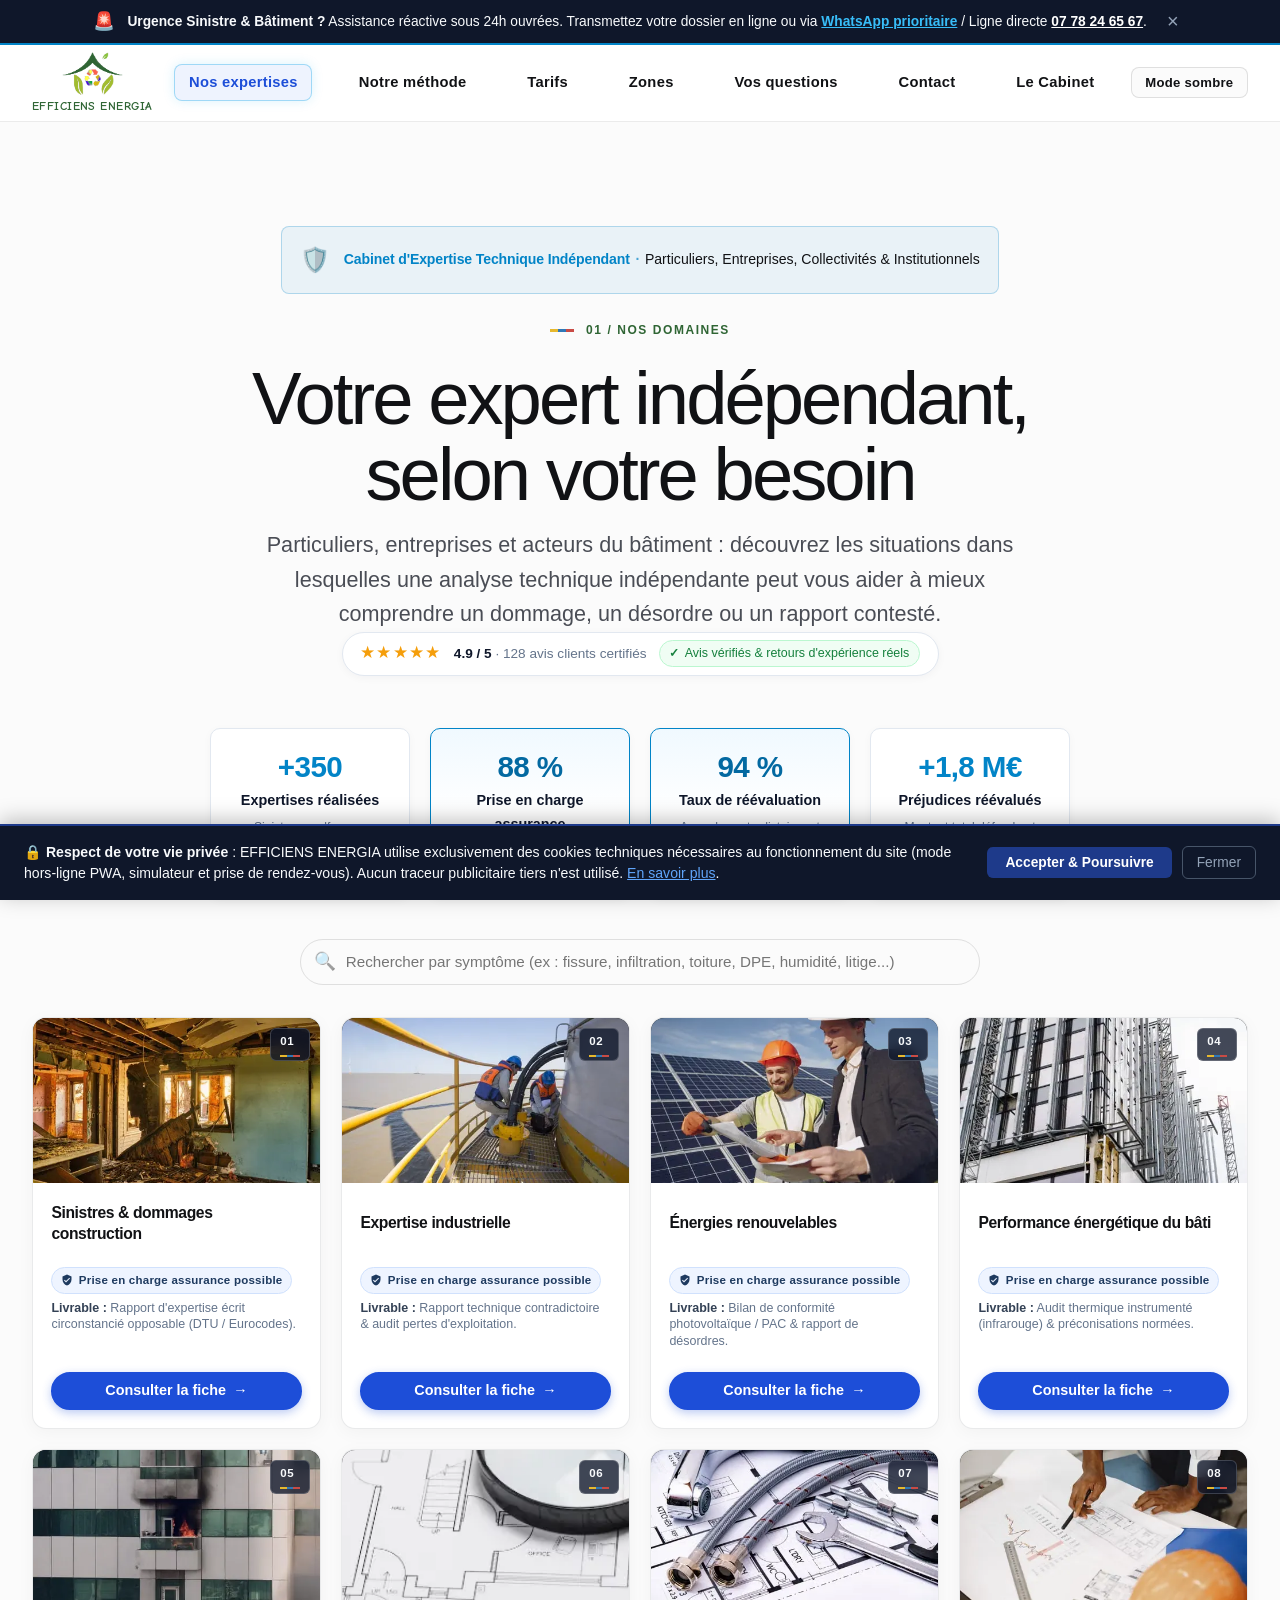
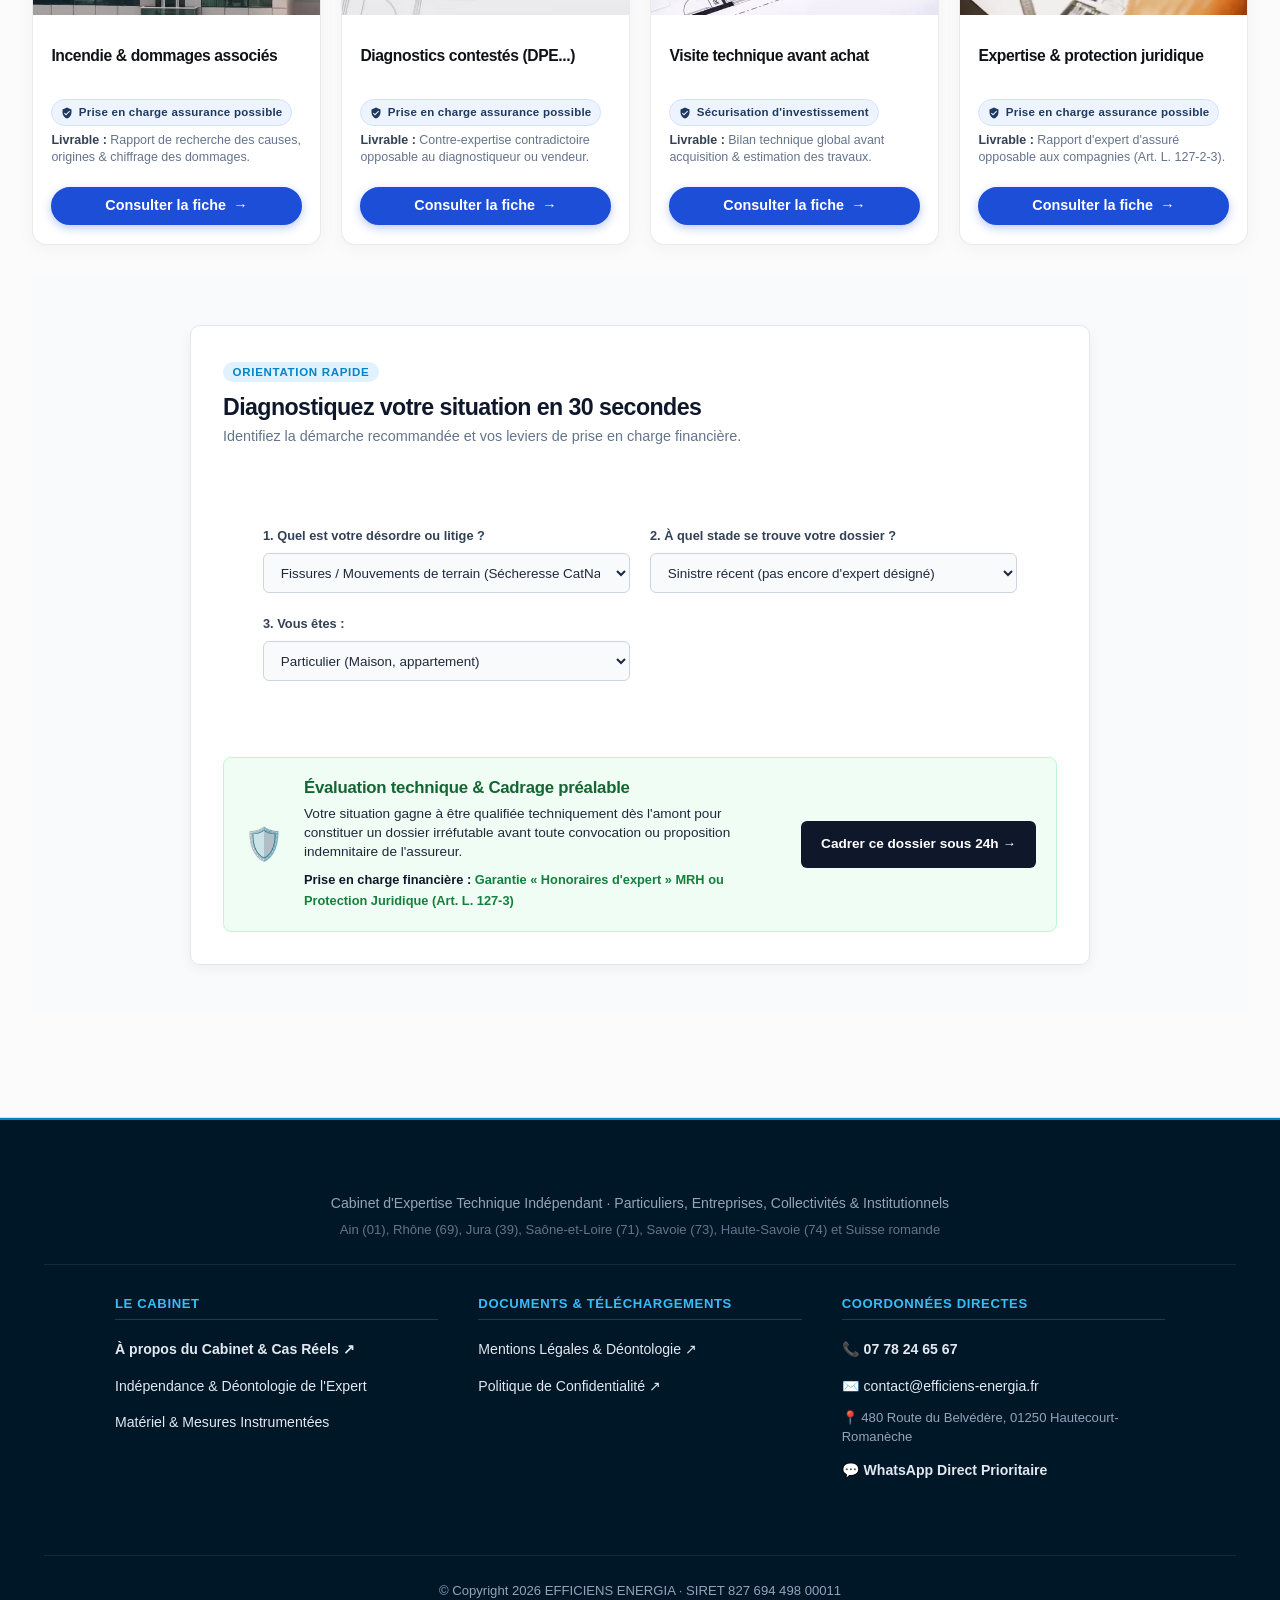
==== commit 7d00afdb: "feat: section guides & conseils SEO, ruban des normes DTU/Eurocodes et compteur d impact des experti" ====
--- a/DOSSIER_A_GLISSER_SUR_NETLIFY/index.html
+++ b/DOSSIER_A_GLISSER_SUR_NETLIFY/index.html
@@ -250,6 +250,27 @@
                                 <strong>Cabinet d'Expertise Technique Indépendant</strong> <span class="badge-sep">·</span> <span>Particuliers, Entreprises, Collectivités &amp; Institutionnels</span>
                             </div>
                         </div>
+
+                    <!-- ACCRÉDITATIONS TECHNIQUES & NORMES OFFICIELLES DÈS LE HAUT DE PAGE (@PO SEB) -->
+                    <div class="technical-standards-bar" aria-label="Normes de référence et accréditations techniques">
+                        <div class="standard-pill">
+                            <span class="standard-badge badge-dtu">NF DTU</span>
+                            <span class="standard-text">Conformité aux règles de l'art du bâtiment</span>
+                        </div>
+                        <div class="standard-pill">
+                            <span class="standard-badge badge-eurocodes">Eurocodes</span>
+                            <span class="standard-text">Calcul &amp; résistance des structures</span>
+                        </div>
+                        <div class="standard-pill">
+                            <span class="standard-badge badge-loi">Art. L. 127-3</span>
+                            <span class="standard-text">Libre choix de l'expert d'assuré garanti</span>
+                        </div>
+                        <div class="standard-pill">
+                            <span class="standard-badge badge-opposable">Opposable</span>
+                            <span class="standard-text">Rapports contradictoires compagnies &amp; justice</span>
+                        </div>
+                    </div>
+
                     </div>
                     <div class="expertise-hero-index" aria-label="Domaines d'intervention">
                         <span>Bâtiment & industrie</span>
@@ -280,6 +301,45 @@
                     <p class="section-tag" style="justify-content: center;">01 / Nos domaines</p>
                     <h1 id="expertises-title" style="margin-bottom: 1rem;">Votre expert indépendant, selon votre besoin</h1>
                     <p class="section-desc" style="text-align: center !important; margin: 1rem auto 0 auto !important; max-width: 780px !important;">Particuliers, entreprises et acteurs du bâtiment : découvrez les situations dans lesquelles une analyse technique indépendante peut vous aider à mieux comprendre un dommage, un désordre ou un rapport contesté.</p>
+
+                    <!-- WIDGET AVIS CLIENTS CERTIFIÉS (@PO SEB) -->
+                    <div class="certified-reviews-widget" aria-label="Avis clients vérifiés du cabinet">
+                        <div class="reviews-stars" aria-hidden="true">★★★★★</div>
+                        <div class="reviews-score">
+                            <strong>4.9 / 5</strong>
+                            <span class="reviews-count">· 128 avis clients certifiés</span>
+                        </div>
+                        <div class="reviews-guarantee">
+                            <span class="guarantee-icon" aria-hidden="true">✓</span>
+                            <span>Avis vérifiés &amp; retours d'expérience réels</span>
+                        </div>
+                    </div>
+
+                    <!-- BLOC DE CHIFFRES CLÉS DU CABINET (@PO SEB) -->
+                                        <!-- BLOC DE CHIFFRES CLÉS & COMPTEUR D'IMPACT DU CABINET (@PO SEB) -->
+                    <div class="key-metrics-grid" aria-label="Compteur d'impact et chiffres clés du cabinet EFFICIENS ENERGIA">
+                        <div class="metric-card">
+                            <div class="metric-value">+350</div>
+                            <div class="metric-label">Expertises réalisées</div>
+                            <p class="metric-desc">Sinistres, malfaçons, pathologies &amp; audits EnR</p>
+                        </div>
+                        <div class="metric-card highlight">
+                            <div class="metric-value">88 %</div>
+                            <div class="metric-label">Prise en charge assurance</div>
+                            <p class="metric-desc">Protection Juridique, garantie honoraires &amp; RC Pro</p>
+                        </div>
+                        <div class="metric-card highlight">
+                            <div class="metric-value">94 %</div>
+                            <div class="metric-label">Taux de réévaluation</div>
+                            <p class="metric-desc">Accords contradictoires et indemnités révisées à la hausse</p>
+                        </div>
+                        <div class="metric-card">
+                            <div class="metric-value">+1,8 M€</div>
+                            <div class="metric-label">Préjudices réévalués</div>
+                            <p class="metric-desc">Montant total défendu et réévalué pour nos assurés</p>
+                        </div>
+                    </div>
+
 
                     <!-- BANDEAU RÉACTIVITÉ / URGENCE D'EXPERTISE (@PO SEB) -->
                 </div>
@@ -1067,7 +1127,74 @@
                         <p>Non. La mission porte sur les questions techniques convenues. Elle ne remplace ni un diagnostic immobilier réglementaire, ni un conseil juridique, ni les décisions d’un assureur ou d’une juridiction.</p>
                     </details>
                 </div>
-            </div>
+            
+                <!-- SECTION GUIDES & CONSEILS TECHNIQUES (SEO) (@PO SEB) -->
+                <div class="guides-section" id="guides">
+                    <div class="guides-header">
+                        <span class="guides-badge">Ressources &amp; Droit de l'assuré</span>
+                        <h3 id="guides-title">Guides &amp; Conseils d'Experts</h3>
+                        <p>Retrouvez nos analyses techniques et juridiques pour défendre vos intérêts face aux compagnies d'assurance et constructeurs.</p>
+                    </div>
+
+                    <div class="guides-grid">
+                        <!-- Article 1 : DPE -->
+                        <article class="guide-card">
+                            <div class="guide-meta">
+                                <span class="guide-tag tag-dpe">Diagnostic · DPE</span>
+                                <span class="guide-read-time">5 min de lecture</span>
+                            </div>
+                            <h4>Comment contester un DPE classé F ou G (passoire thermique) ?</h4>
+                            <p>Erreur d'isolation, métré erroné, système de chauffage mal renseigné : découvrez la méthodologie pour faire réviser un DPE opposable et engager la responsabilité du diagnostiqueur.</p>
+                            <div class="guide-takeaway">
+                                <strong>Point clé :</strong> L'opposabilité juridique du DPE (loi Climat &amp; Résilience) permet de réclamer une indemnisation pour préjudice financier ou négociation du prix d'achat.
+                            </div>
+                            <a href="prestation.html?service=diagnostics" class="guide-link">Consulter la fiche DPE contesté →</a>
+                        </article>
+
+                        <!-- Article 2 : Dégât des eaux toiture -->
+                        <article class="guide-card">
+                            <div class="guide-meta">
+                                <span class="guide-tag tag-dde">Sinistre · Toiture</span>
+                                <span class="guide-read-time">6 min de lecture</span>
+                            </div>
+                            <h4>Infiltration toiture-terrasse : quels recours contre l'expert d'assurance ?</h4>
+                            <p>Vétusté disproportionnée, recherche de fuite incomplète, refus de prise en charge : comment exiger une contre-expertise contradictoire respectant les règles du DTU 43.1.</p>
+                            <div class="guide-takeaway">
+                                <strong>Point clé :</strong> Selon l'art. L. 127-3 du Code des assurances, vous êtes libre de désigner votre propre expert d'assuré indépendant, pris en charge par votre contrat.
+                            </div>
+                            <a href="prestation.html?service=sinistres" class="guide-link">Consulter la fiche Sinistre &amp; Dommage →</a>
+                        </article>
+
+                        <!-- Article 3 : Fissures sécheresse CatNat -->
+                        <article class="guide-card">
+                            <div class="guide-meta">
+                                <span class="guide-tag tag-fissures">CatNat · Sécheresse</span>
+                                <span class="guide-read-time">7 min de lecture</span>
+                            </div>
+                            <h4>Fissures sécheresse (RGA) : comment prouver l'imputabilité CatNat ?</h4>
+                            <p>Face au refus fréquent pour « cause préexistante », notre contre-expertise démontre le lien de causalité par analyse géotechnique G5 et mesures instrumentées.</p>
+                            <div class="guide-takeaway">
+                                <strong>Point clé :</strong> 94 % des dossiers avec refus initial sont réévalués favorablement lorsque le rapport d'expertise contradictoire s'appuie sur un audit structurel étayé.
+                            </div>
+                            <a href="prestation.html?service=sinistres" class="guide-link">Défendre mon dossier CatNat →</a>
+                        </article>
+
+                        <!-- Article 4 : Malfaçons & Abandon de chantier -->
+                        <article class="guide-card">
+                            <div class="guide-meta">
+                                <span class="guide-tag tag-malfacon">Litige Travaux</span>
+                                <span class="guide-read-time">6 min de lecture</span>
+                            </div>
+                            <h4>Malfaçons d'artisan &amp; Abandon de chantier : comment activer les garanties ?</h4>
+                            <p>De la mise en demeure sous 8 jours au constat d'expert contradictoire : la marche à suivre pour mobiliser la garantie décennale, biennale ou la Protection Juridique.</p>
+                            <div class="guide-takeaway">
+                                <strong>Point clé :</strong> Ne résiliez jamais un marché sans constat d'expert préalable : il constitue la preuve opposable indispensable devant le tribunal ou l'assureur.
+                            </div>
+                            <a href="prestation.html?service=malfacons" class="guide-link">Consulter la fiche Malfaçons →</a>
+                        </article>
+                    </div>
+                </div>
+</div>
         </section>
 
         <section class="section site-contact-section site-tab-panel" id="contact" aria-labelledby="contact-title">
--- a/DOSSIER_A_GLISSER_SUR_NETLIFY/css/components.css
+++ b/DOSSIER_A_GLISSER_SUR_NETLIFY/css/components.css
@@ -7072,4 +7072,421 @@
   background: #1e293b;
   border-color: #475569;
   color: #f1f5f9;
-}+}
+
+/* --- COMPOSANT AVIS CLIENTS CERTIFIÉS & CHIFFRES CLÉS (@PO SEB) --- */
+.certified-reviews-widget {
+  display: inline-flex;
+  align-items: center;
+  justify-content: center;
+  gap: 0.75rem;
+  background: #ffffff;
+  border: 1px solid #e2e8f0;
+  border-radius: 9999px;
+  padding: 0.45rem 1.1rem;
+  margin: 0 auto 1.5rem auto;
+  box-shadow: 0 2px 8px rgba(15, 23, 42, 0.04);
+  flex-wrap: wrap;
+}
+
+.reviews-stars {
+  color: #f59e0b;
+  font-size: 1.05rem;
+  letter-spacing: 0.08em;
+  line-height: 1;
+}
+
+.reviews-score {
+  font-size: 0.85rem;
+  color: #0f172a;
+}
+
+.reviews-score strong {
+  font-weight: 800;
+  color: #0f172a;
+}
+
+.reviews-count {
+  color: #64748b;
+  font-weight: 500;
+}
+
+.reviews-guarantee {
+  display: inline-flex;
+  align-items: center;
+  gap: 0.35rem;
+  font-size: 0.78rem;
+  color: #15803d;
+  background: #f0fdf4;
+  padding: 0.15rem 0.6rem;
+  border-radius: 9999px;
+  border: 1px solid #bbf7d0;
+}
+
+.guarantee-icon {
+  font-weight: 800;
+  font-size: 0.75rem;
+}
+
+/* Grille Chiffres Clés */
+.key-metrics-grid {
+  display: grid;
+  grid-template-columns: repeat(4, 1fr);
+  gap: 1.25rem;
+  max-width: 1040px;
+  margin: 1.75rem auto 2.5rem auto;
+}
+
+@media (max-width: 900px) {
+  .key-metrics-grid {
+    grid-template-columns: repeat(2, 1fr);
+    gap: 1rem;
+  }
+}
+
+@media (max-width: 520px) {
+  .key-metrics-grid {
+    grid-template-columns: 1fr;
+  }
+}
+
+.metric-card {
+  background: #ffffff;
+  border: 1px solid #e2e8f0;
+  border-radius: 10px;
+  padding: 1.4rem 1.1rem;
+  text-align: center;
+  box-shadow: 0 2px 10px rgba(15, 23, 42, 0.03);
+  transition: transform 0.2s ease, box-shadow 0.2s ease;
+}
+
+.metric-card:hover {
+  transform: translateY(-2px);
+  box-shadow: 0 6px 18px rgba(15, 23, 42, 0.06);
+}
+
+.metric-card.highlight {
+  border-color: #0284c7;
+  background: linear-gradient(180deg, #f0f9ff 0%, #ffffff 50%);
+}
+
+.metric-value {
+  font-size: 1.85rem;
+  font-weight: 800;
+  color: #0284c7;
+  line-height: 1.1;
+  margin-bottom: 0.35rem;
+  letter-spacing: -0.02em;
+}
+
+.metric-card.highlight .metric-value {
+  color: #0369a1;
+}
+
+.metric-label {
+  font-size: 0.9rem;
+  font-weight: 700;
+  color: #0f172a;
+  margin-bottom: 0.35rem;
+}
+
+.metric-desc {
+  font-size: 0.76rem;
+  color: #64748b;
+  margin: 0;
+  line-height: 1.35;
+}
+
+/* Mode sombre */
+[data-theme="dark"] .certified-reviews-widget {
+  background: #0f172a;
+  border-color: #334155;
+}
+
+[data-theme="dark"] .reviews-score {
+  color: #f8fafc;
+}
+
+[data-theme="dark"] .reviews-score strong {
+  color: #ffffff;
+}
+
+[data-theme="dark"] .reviews-count {
+  color: #94a3b8;
+}
+
+[data-theme="dark"] .reviews-guarantee {
+  background: #052e16;
+  border-color: #166534;
+  color: #86efac;
+}
+
+[data-theme="dark"] .metric-card {
+  background: #0f172a;
+  border-color: #334155;
+}
+
+[data-theme="dark"] .metric-card.highlight {
+  border-color: #0284c7;
+  background: linear-gradient(180deg, #082f49 0%, #0f172a 50%);
+}
+
+[data-theme="dark"] .metric-value {
+  color: #38bdf8;
+}
+
+[data-theme="dark"] .metric-label {
+  color: #f8fafc;
+}
+
+[data-theme="dark"] .metric-desc {
+  color: #94a3b8;
+}
+
+
+/* --- ACCRÉDITATIONS & NORMES DÈS LE HAUT DE PAGE (@PO SEB) --- */
+.technical-standards-bar {
+  display: flex;
+  align-items: center;
+  justify-content: center;
+  gap: 0.85rem;
+  flex-wrap: wrap;
+  margin: 0 auto 1.5rem auto;
+  max-width: 980px;
+}
+
+.standard-pill {
+  display: inline-flex;
+  align-items: center;
+  gap: 0.5rem;
+  background: #ffffff;
+  border: 1px solid #e2e8f0;
+  border-radius: 9999px;
+  padding: 0.35rem 0.85rem;
+  font-size: 0.78rem;
+  color: #334155;
+  box-shadow: 0 1px 3px rgba(0, 0, 0, 0.04);
+}
+
+.standard-badge {
+  font-size: 0.68rem;
+  font-weight: 800;
+  text-transform: uppercase;
+  letter-spacing: 0.05em;
+  padding: 0.15rem 0.45rem;
+  border-radius: 4px;
+}
+
+.badge-dtu {
+  background: #e0f2fe;
+  color: #0369a1;
+}
+
+.badge-eurocodes {
+  background: #fef3c7;
+  color: #b45309;
+}
+
+.badge-loi {
+  background: #f3e8ff;
+  color: #7e22ce;
+}
+
+.badge-opposable {
+  background: #dcfce7;
+  color: #15803d;
+}
+
+.standard-text {
+  font-weight: 500;
+}
+
+/* --- SECTION GUIDES & CONSEILS TECHNIQUES (SEO) (@PO SEB) --- */
+.guides-section {
+  margin-top: 3.5rem;
+  padding-top: 2.5rem;
+  border-top: 1px solid #e2e8f0;
+}
+
+.guides-header {
+  text-align: center;
+  max-width: 760px;
+  margin: 0 auto 2.2rem auto;
+}
+
+.guides-badge {
+  display: inline-block;
+  font-size: 0.74rem;
+  font-weight: 800;
+  text-transform: uppercase;
+  letter-spacing: 0.08em;
+  color: #0284c7;
+  background: #e0f2fe;
+  padding: 0.25rem 0.75rem;
+  border-radius: 9999px;
+  margin-bottom: 0.65rem;
+}
+
+.guides-header h3 {
+  font-size: 1.55rem;
+  font-weight: 700;
+  color: #0f172a;
+  margin: 0 0 0.5rem 0;
+}
+
+.guides-header p {
+  font-size: 0.9rem;
+  color: #64748b;
+  margin: 0;
+  line-height: 1.5;
+}
+
+.guides-grid {
+  display: grid;
+  grid-template-columns: repeat(auto-fit, minmax(280px, 1fr));
+  gap: 1.5rem;
+}
+
+.guide-card {
+  background: #ffffff;
+  border: 1px solid #e2e8f0;
+  border-radius: 10px;
+  padding: 1.5rem;
+  display: flex;
+  flex-direction: column;
+  box-shadow: 0 2px 10px rgba(15, 23, 42, 0.03);
+  transition: transform 0.2s ease, box-shadow 0.2s ease;
+}
+
+.guide-card:hover {
+  transform: translateY(-2px);
+  box-shadow: 0 6px 18px rgba(15, 23, 42, 0.06);
+}
+
+.guide-meta {
+  display: flex;
+  justify-content: space-between;
+  align-items: center;
+  margin-bottom: 0.75rem;
+  font-size: 0.74rem;
+}
+
+.guide-tag {
+  font-weight: 700;
+  text-transform: uppercase;
+  padding: 0.2rem 0.55rem;
+  border-radius: 4px;
+}
+
+.tag-dpe {
+  background: #fef3c7;
+  color: #b45309;
+}
+
+.tag-dde {
+  background: #e0f2fe;
+  color: #0369a1;
+}
+
+.tag-fissures {
+  background: #fee2e2;
+  color: #b91c1c;
+}
+
+.tag-malfacon {
+  background: #f3e8ff;
+  color: #7e22ce;
+}
+
+.guide-read-time {
+  color: #94a3b8;
+  font-weight: 500;
+}
+
+.guide-card h4 {
+  font-size: 1.05rem;
+  font-weight: 700;
+  color: #0f172a;
+  margin: 0 0 0.6rem 0;
+  line-height: 1.35;
+}
+
+.guide-card p {
+  font-size: 0.84rem;
+  color: #475569;
+  line-height: 1.45;
+  margin: 0 0 1rem 0;
+}
+
+.guide-takeaway {
+  background: #f8fafc;
+  border-left: 3px solid #0284c7;
+  padding: 0.6rem 0.75rem;
+  border-radius: 0 6px 6px 0;
+  font-size: 0.78rem;
+  color: #334155;
+  line-height: 1.4;
+  margin-bottom: 1.25rem;
+  margin-top: auto;
+}
+
+.guide-takeaway strong {
+  color: #0369a1;
+}
+
+.guide-link {
+  font-size: 0.82rem;
+  font-weight: 700;
+  color: #0284c7;
+  text-decoration: none;
+  display: inline-flex;
+  align-items: center;
+  gap: 0.35rem;
+  transition: color 0.2s ease;
+}
+
+.guide-link:hover {
+  color: #0369a1;
+  text-decoration: underline;
+}
+
+/* Mode sombre */
+[data-theme="dark"] .standard-pill {
+  background: #0f172a;
+  border-color: #334155;
+  color: #cbd5e1;
+}
+
+[data-theme="dark"] .guides-section {
+  border-top-color: #334155;
+}
+
+[data-theme="dark"] .guides-header h3 {
+  color: #f8fafc;
+}
+
+[data-theme="dark"] .guides-header p {
+  color: #94a3b8;
+}
+
+[data-theme="dark"] .guide-card {
+  background: #0f172a;
+  border-color: #334155;
+}
+
+[data-theme="dark"] .guide-card h4 {
+  color: #f8fafc;
+}
+
+[data-theme="dark"] .guide-card p {
+  color: #94a3b8;
+}
+
+[data-theme="dark"] .guide-takeaway {
+  background: #1e293b;
+  color: #cbd5e1;
+}
+
+[data-theme="dark"] .guide-link {
+  color: #38bdf8;
+}
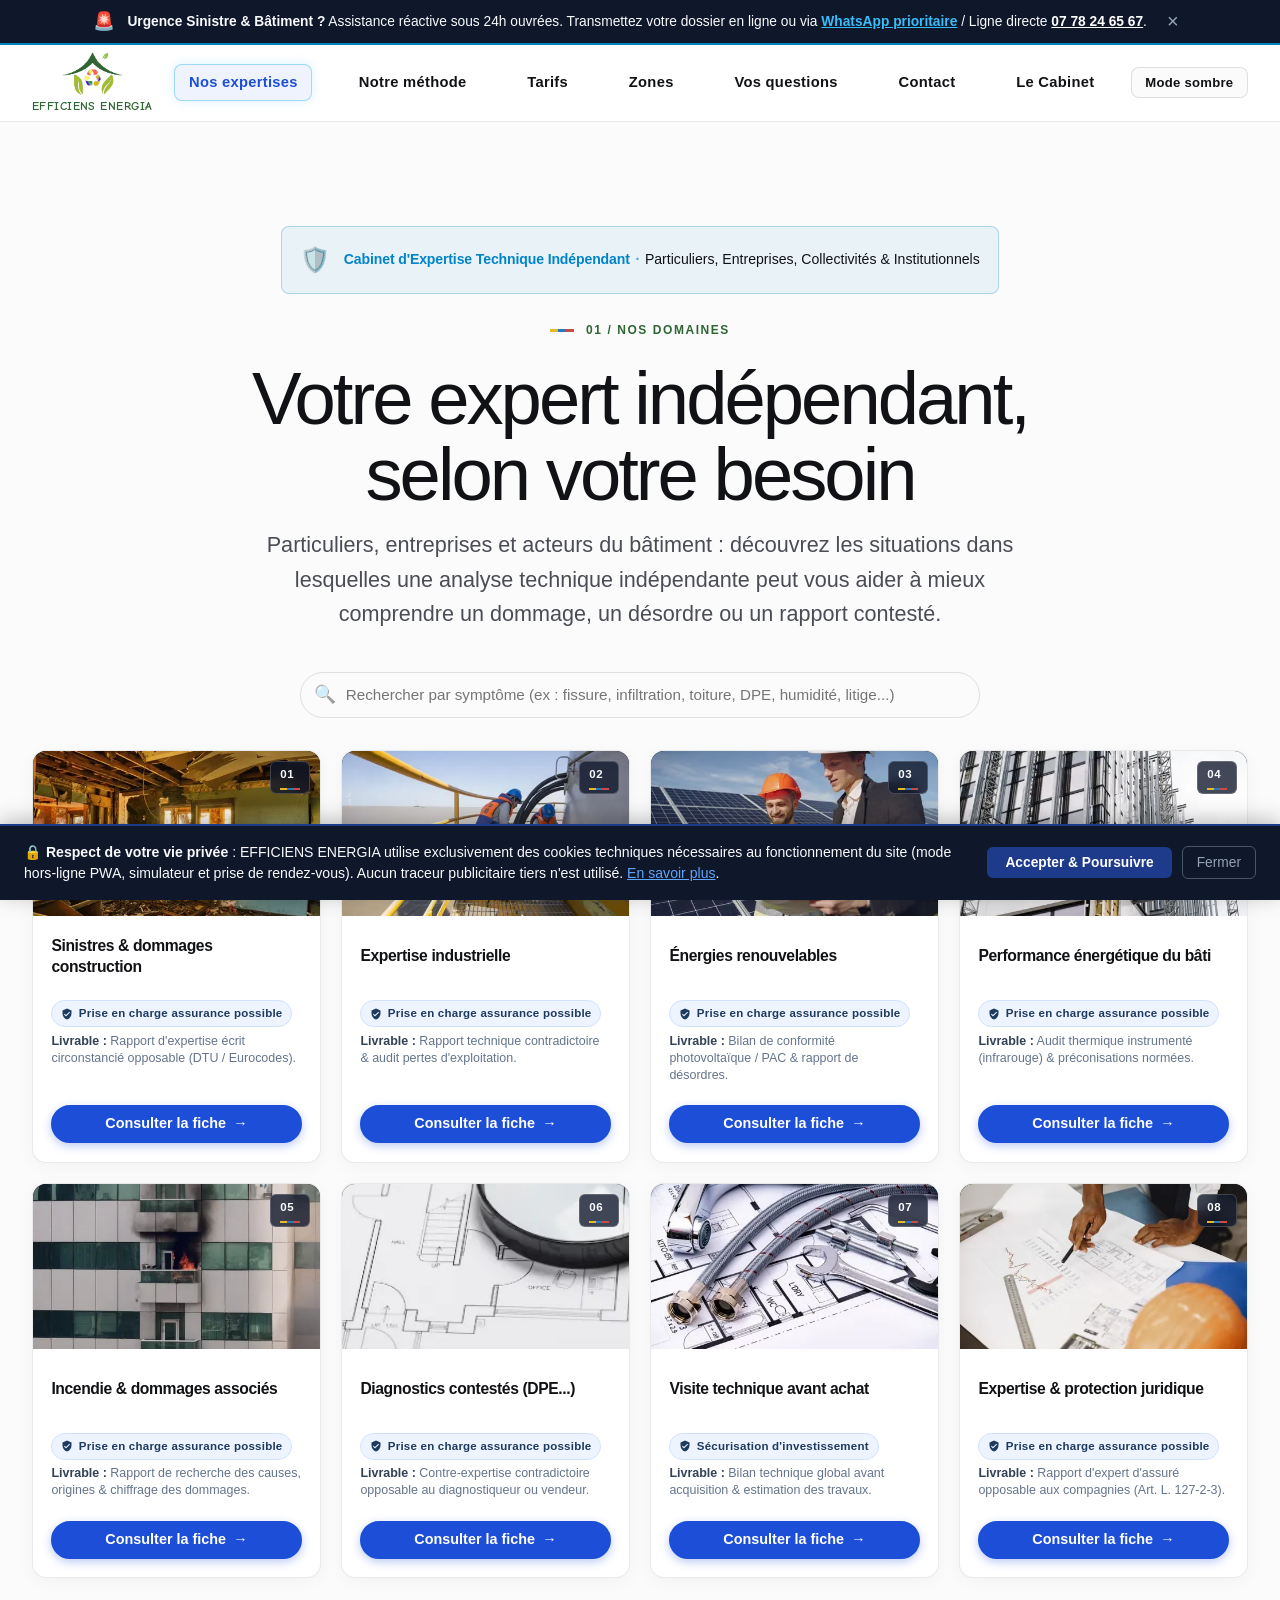
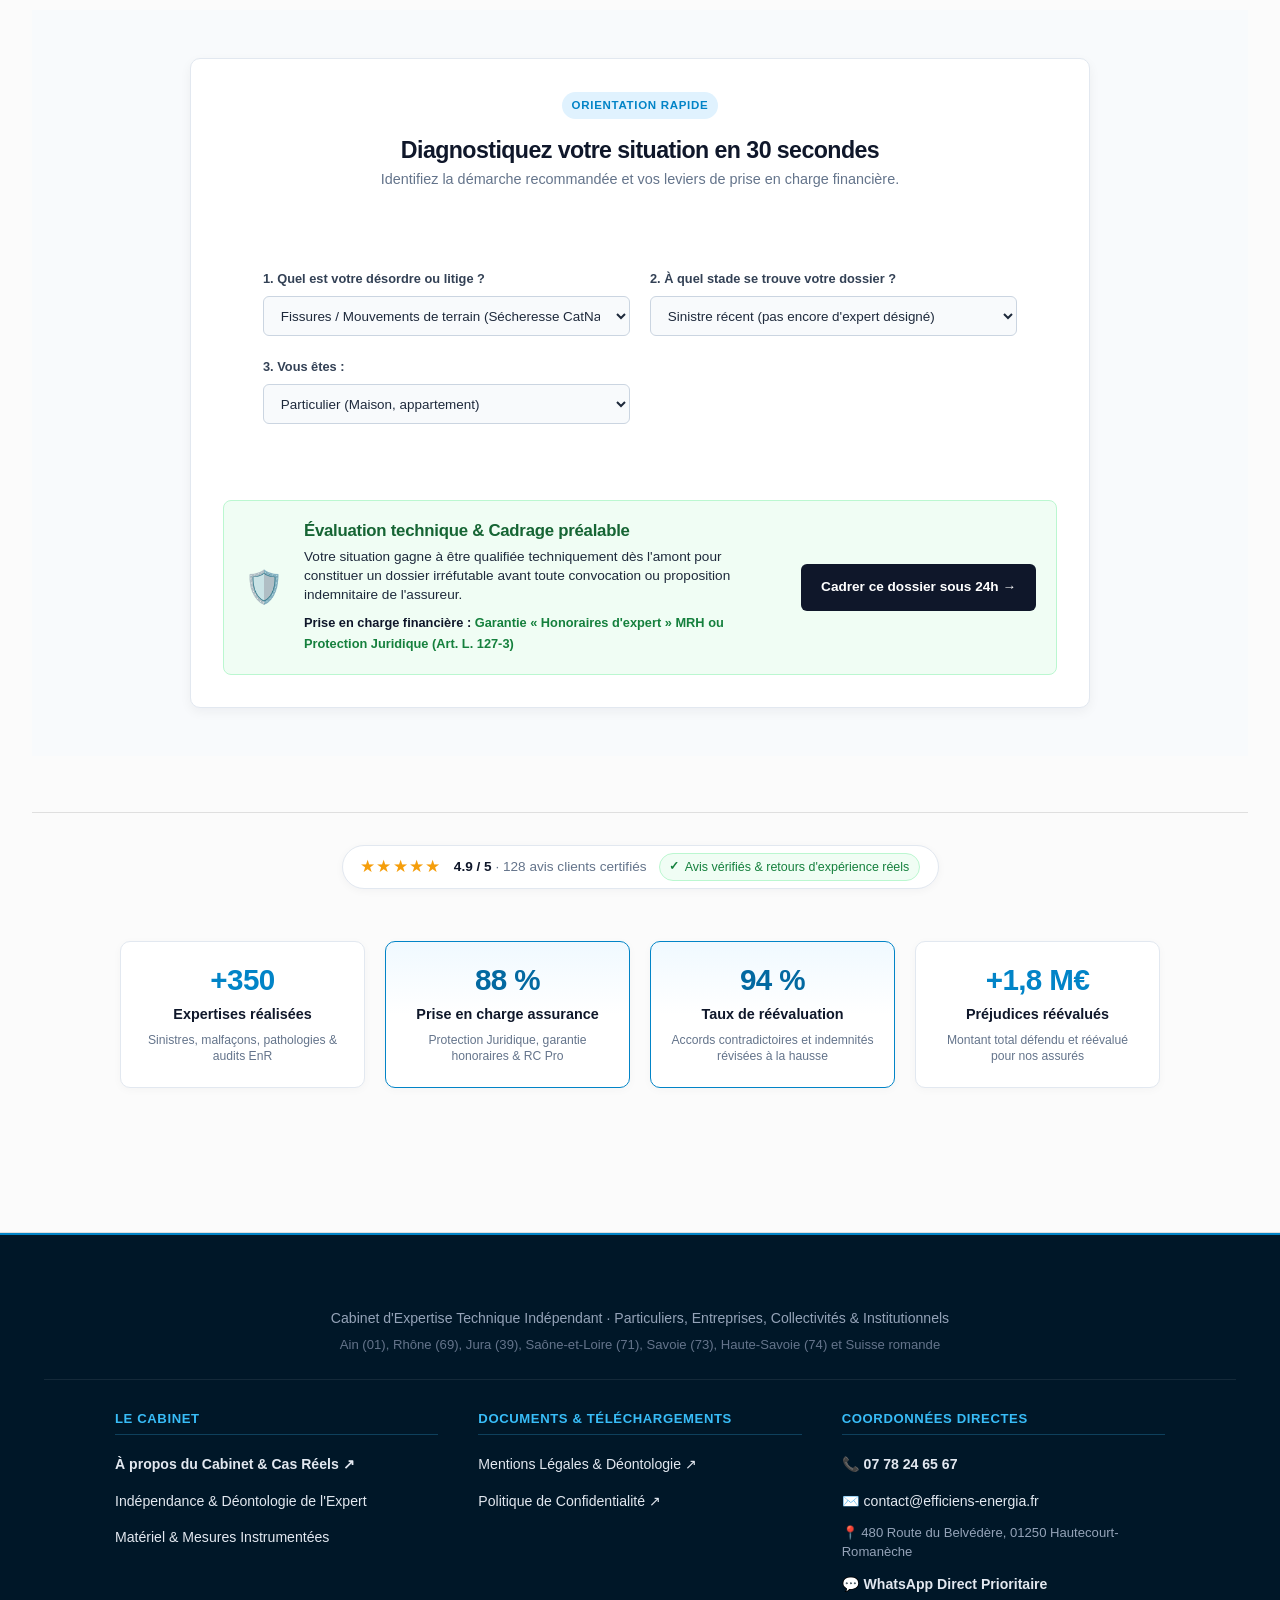
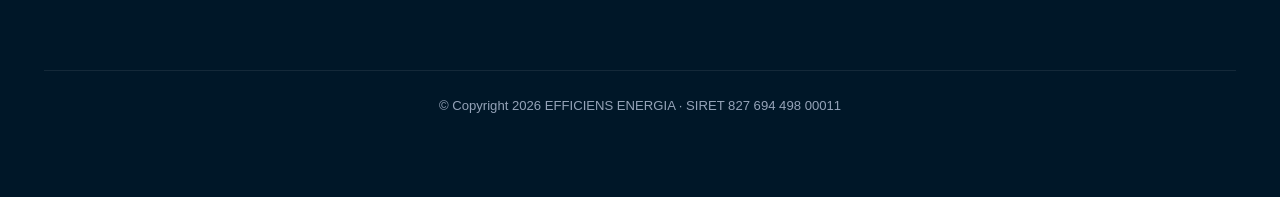
==== commit d03b3b83: "feat(ui): centrage simulateur, ergonomie smartphone, avis fin de page et cache v48" ====
--- a/DOSSIER_A_GLISSER_SUR_NETLIFY/index.html
+++ b/DOSSIER_A_GLISSER_SUR_NETLIFY/index.html
@@ -21,7 +21,7 @@
     <link rel="icon" type="image/png" href="assets/logo_efficiens_energia.png">
     <link rel="apple-touch-icon" href="assets/logo_efficiens_energia.png">
     <link rel="stylesheet" href="css/design_system.css?v=45">
-    <link rel="stylesheet" href="css/components.css?v=45">
+    <link rel="stylesheet" href="css/components.css?v=48">
     <script type="application/ld+json" id="geoSchemaJsonLd">
         {
             "@context": "https://schema.org",
@@ -302,45 +302,6 @@
                     <h1 id="expertises-title" style="margin-bottom: 1rem;">Votre expert indépendant, selon votre besoin</h1>
                     <p class="section-desc" style="text-align: center !important; margin: 1rem auto 0 auto !important; max-width: 780px !important;">Particuliers, entreprises et acteurs du bâtiment : découvrez les situations dans lesquelles une analyse technique indépendante peut vous aider à mieux comprendre un dommage, un désordre ou un rapport contesté.</p>
 
-                    <!-- WIDGET AVIS CLIENTS CERTIFIÉS (@PO SEB) -->
-                    <div class="certified-reviews-widget" aria-label="Avis clients vérifiés du cabinet">
-                        <div class="reviews-stars" aria-hidden="true">★★★★★</div>
-                        <div class="reviews-score">
-                            <strong>4.9 / 5</strong>
-                            <span class="reviews-count">· 128 avis clients certifiés</span>
-                        </div>
-                        <div class="reviews-guarantee">
-                            <span class="guarantee-icon" aria-hidden="true">✓</span>
-                            <span>Avis vérifiés &amp; retours d'expérience réels</span>
-                        </div>
-                    </div>
-
-                    <!-- BLOC DE CHIFFRES CLÉS DU CABINET (@PO SEB) -->
-                                        <!-- BLOC DE CHIFFRES CLÉS & COMPTEUR D'IMPACT DU CABINET (@PO SEB) -->
-                    <div class="key-metrics-grid" aria-label="Compteur d'impact et chiffres clés du cabinet EFFICIENS ENERGIA">
-                        <div class="metric-card">
-                            <div class="metric-value">+350</div>
-                            <div class="metric-label">Expertises réalisées</div>
-                            <p class="metric-desc">Sinistres, malfaçons, pathologies &amp; audits EnR</p>
-                        </div>
-                        <div class="metric-card highlight">
-                            <div class="metric-value">88 %</div>
-                            <div class="metric-label">Prise en charge assurance</div>
-                            <p class="metric-desc">Protection Juridique, garantie honoraires &amp; RC Pro</p>
-                        </div>
-                        <div class="metric-card highlight">
-                            <div class="metric-value">94 %</div>
-                            <div class="metric-label">Taux de réévaluation</div>
-                            <p class="metric-desc">Accords contradictoires et indemnités révisées à la hausse</p>
-                        </div>
-                        <div class="metric-card">
-                            <div class="metric-value">+1,8 M€</div>
-                            <div class="metric-label">Préjudices réévalués</div>
-                            <p class="metric-desc">Montant total défendu et réévalué pour nos assurés</p>
-                        </div>
-                    </div>
-
-
                     <!-- BANDEAU RÉACTIVITÉ / URGENCE D'EXPERTISE (@PO SEB) -->
                 </div>
                                 <!-- FILTRE D INTENTION 1-CLIC (8 CARTES D EXPERTISE) -->
@@ -593,6 +554,48 @@
                     </div>
                   </div>
                 </section>
+
+                <!-- SECTION RÉASSURANCE FIN DE PAGE (@PO SEB) -->
+                <div class="section-reassurance-bottom" style="margin-top: 3.5rem; padding-top: 2rem; border-top: 1px solid var(--color-border, #e2e8f0); text-align: center;">
+                    <!-- WIDGET AVIS CLIENTS CERTIFIÉS (@PO SEB) -->
+                    <div class="certified-reviews-widget" aria-label="Avis clients vérifiés du cabinet">
+                        <div class="reviews-stars" aria-hidden="true">★★★★★</div>
+                        <div class="reviews-score">
+                            <strong>4.9 / 5</strong>
+                            <span class="reviews-count">· 128 avis clients certifiés</span>
+                        </div>
+                        <div class="reviews-guarantee">
+                            <span class="guarantee-icon" aria-hidden="true">✓</span>
+                            <span>Avis vérifiés &amp; retours d'expérience réels</span>
+                        </div>
+                    </div>
+
+                    <!-- BLOC DE CHIFFRES CLÉS DU CABINET (@PO SEB) -->
+                                        <!-- BLOC DE CHIFFRES CLÉS & COMPTEUR D'IMPACT DU CABINET (@PO SEB) -->
+                    <div class="key-metrics-grid" aria-label="Compteur d'impact et chiffres clés du cabinet EFFICIENS ENERGIA">
+                        <div class="metric-card">
+                            <div class="metric-value">+350</div>
+                            <div class="metric-label">Expertises réalisées</div>
+                            <p class="metric-desc">Sinistres, malfaçons, pathologies &amp; audits EnR</p>
+                        </div>
+                        <div class="metric-card highlight">
+                            <div class="metric-value">88 %</div>
+                            <div class="metric-label">Prise en charge assurance</div>
+                            <p class="metric-desc">Protection Juridique, garantie honoraires &amp; RC Pro</p>
+                        </div>
+                        <div class="metric-card highlight">
+                            <div class="metric-value">94 %</div>
+                            <div class="metric-label">Taux de réévaluation</div>
+                            <p class="metric-desc">Accords contradictoires et indemnités révisées à la hausse</p>
+                        </div>
+                        <div class="metric-card">
+                            <div class="metric-value">+1,8 M€</div>
+                            <div class="metric-label">Préjudices réévalués</div>
+                            <p class="metric-desc">Montant total défendu et réévalué pour nos assurés</p>
+                        </div>
+                    </div>
+                </div>
+
             </div>
         </section>
 
--- a/DOSSIER_A_GLISSER_SUR_NETLIFY/css/components.css
+++ b/DOSSIER_A_GLISSER_SUR_NETLIFY/css/components.css
@@ -6616,9 +6616,11 @@
 
 .simulator-header {
   margin-bottom: 1.75rem;
+  text-align: center;
 }
 
 .simulator-badge {
+  display: inline-block;
   font-size: 0.72rem;
   text-transform: uppercase;
   font-weight: 700;
@@ -6627,19 +6629,22 @@
   background: #e0f2fe;
   padding: 0.25rem 0.6rem;
   border-radius: 9999px;
+  margin-bottom: 0.5rem;
 }
 
 .simulator-header h2 {
   font-size: 1.45rem;
   font-weight: 700;
   color: #0f172a;
-  margin: 0.6rem 0 0.3rem 0;
+  margin: 0.6rem auto 0.3rem auto;
+  text-align: center;
 }
 
 .simulator-header p {
   font-size: 0.9rem;
   color: #64748b;
-  margin: 0;
+  margin: 0 auto;
+  text-align: center;
 }
 
 .simulator-body {
@@ -7490,3 +7495,92 @@
 [data-theme="dark"] .guide-link {
   color: #38bdf8;
 }
+
+
+/* --- OPTIMISATION SMARTPHONE SIMULATEUR (@PO SEB) --- */
+@media (max-width: 768px) {
+  .simulator-card {
+    padding: 1.25rem 1rem !important;
+    border-radius: 8px !important;
+    margin: 0 0.25rem !important;
+  }
+
+  .simulator-header {
+    text-align: center !important;
+    margin-bottom: 1.25rem !important;
+  }
+
+  .simulator-header h2 {
+    font-size: 1.2rem !important;
+    line-height: 1.35 !important;
+  }
+
+  .simulator-header p {
+    font-size: 0.85rem !important;
+    line-height: 1.45 !important;
+  }
+
+  .simulator-body {
+    grid-template-columns: 1fr !important;
+    gap: 1rem !important;
+    margin-bottom: 1.25rem !important;
+  }
+
+  .sim-group label {
+    font-size: 0.82rem !important;
+    margin-bottom: 0.35rem !important;
+  }
+
+  .sim-select {
+    padding: 0.75rem 0.8rem !important;
+    font-size: 0.88rem !important;
+    min-height: 44px !important;
+    border-radius: 8px !important;
+    width: 100% !important;
+    box-sizing: border-box !important;
+  }
+
+  .simulator-result {
+    flex-direction: column !important;
+    align-items: stretch !important;
+    padding: 1.15rem 1rem !important;
+    gap: 1rem !important;
+  }
+
+  .result-icon {
+    font-size: 1.75rem !important;
+    align-self: flex-start !important;
+  }
+
+  .result-content {
+    min-width: 100% !important;
+  }
+
+  .result-content h3 {
+    font-size: 1rem !important;
+    line-height: 1.35 !important;
+  }
+
+  .result-content p {
+    font-size: 0.82rem !important;
+    line-height: 1.45 !important;
+  }
+
+  .result-badge-line {
+    font-size: 0.78rem !important;
+    line-height: 1.4 !important;
+    word-break: break-word !important;
+  }
+
+  .btn-sim-action {
+    width: 100% !important;
+    text-align: center !important;
+    padding: 0.85rem 1rem !important;
+    font-size: 0.88rem !important;
+    min-height: 44px !important;
+    display: flex !important;
+    align-items: center !important;
+    justify-content: center !important;
+    box-sizing: border-box !important;
+  }
+}
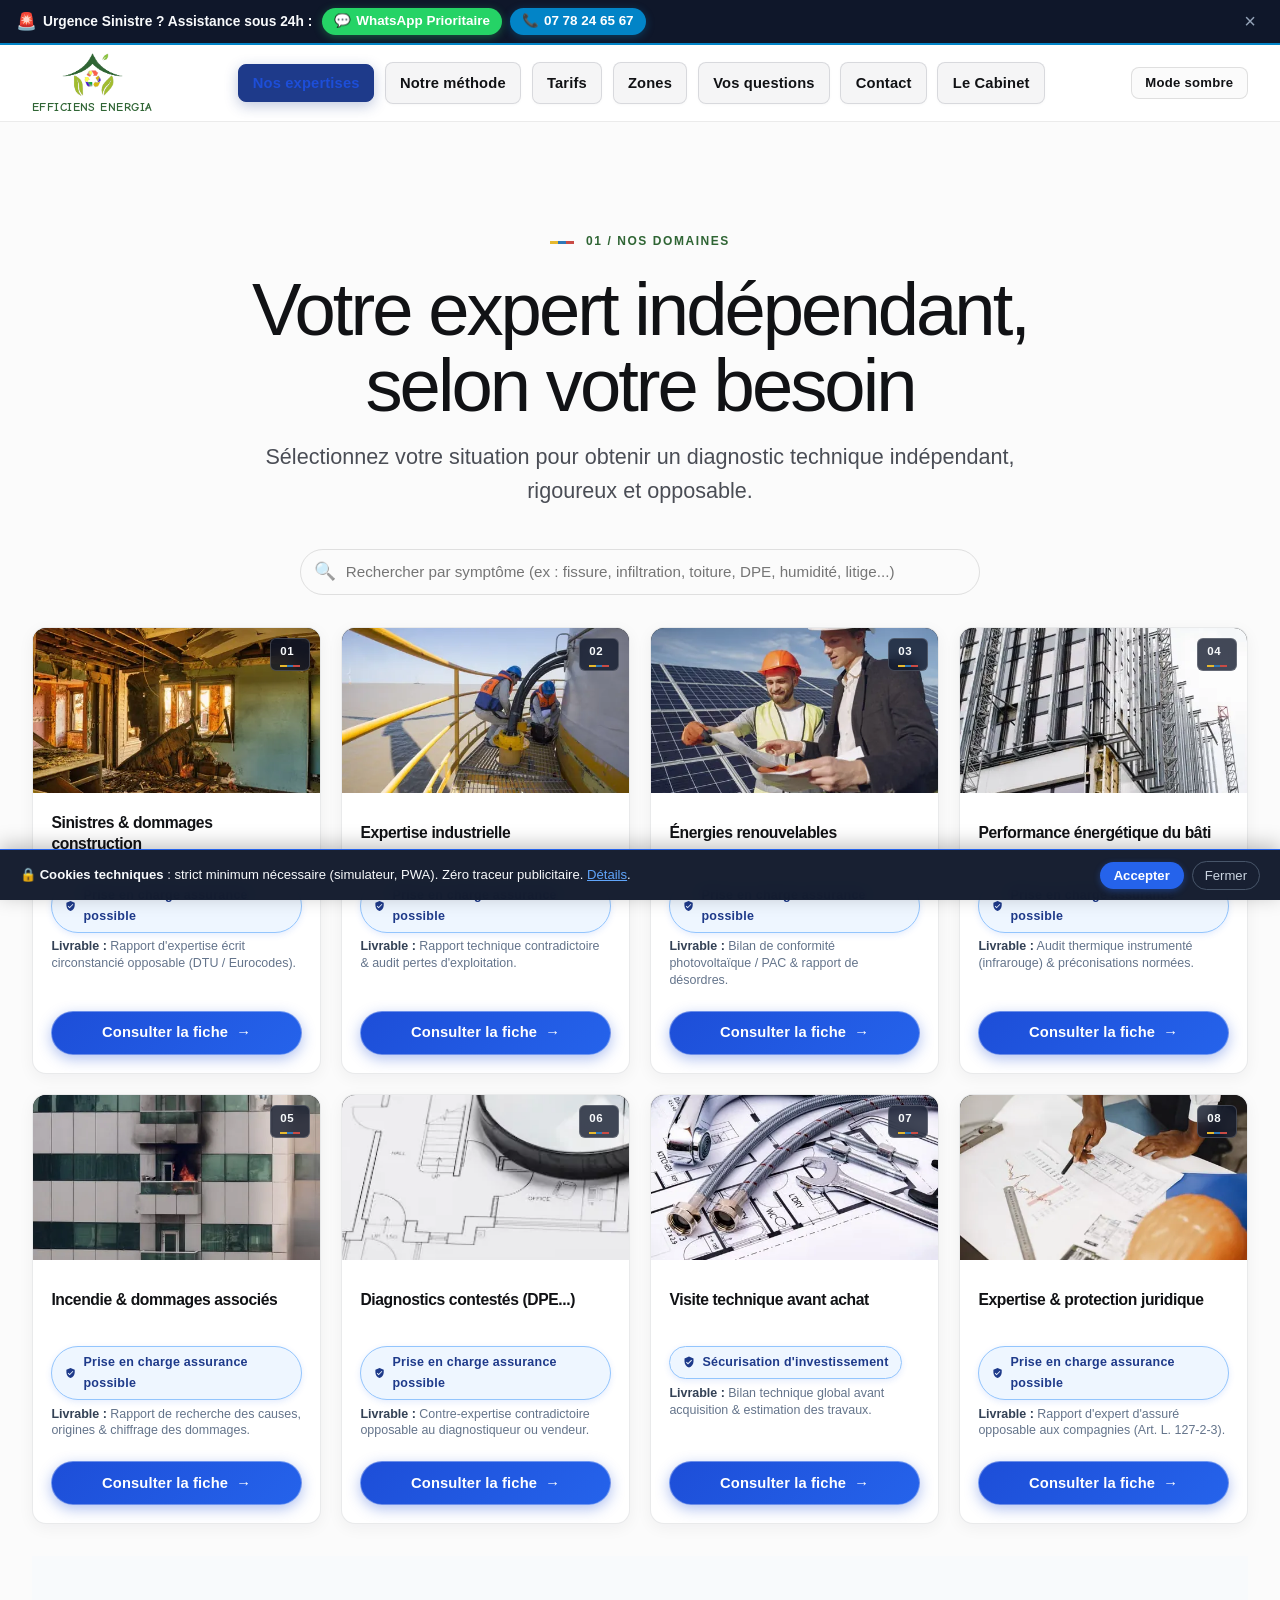
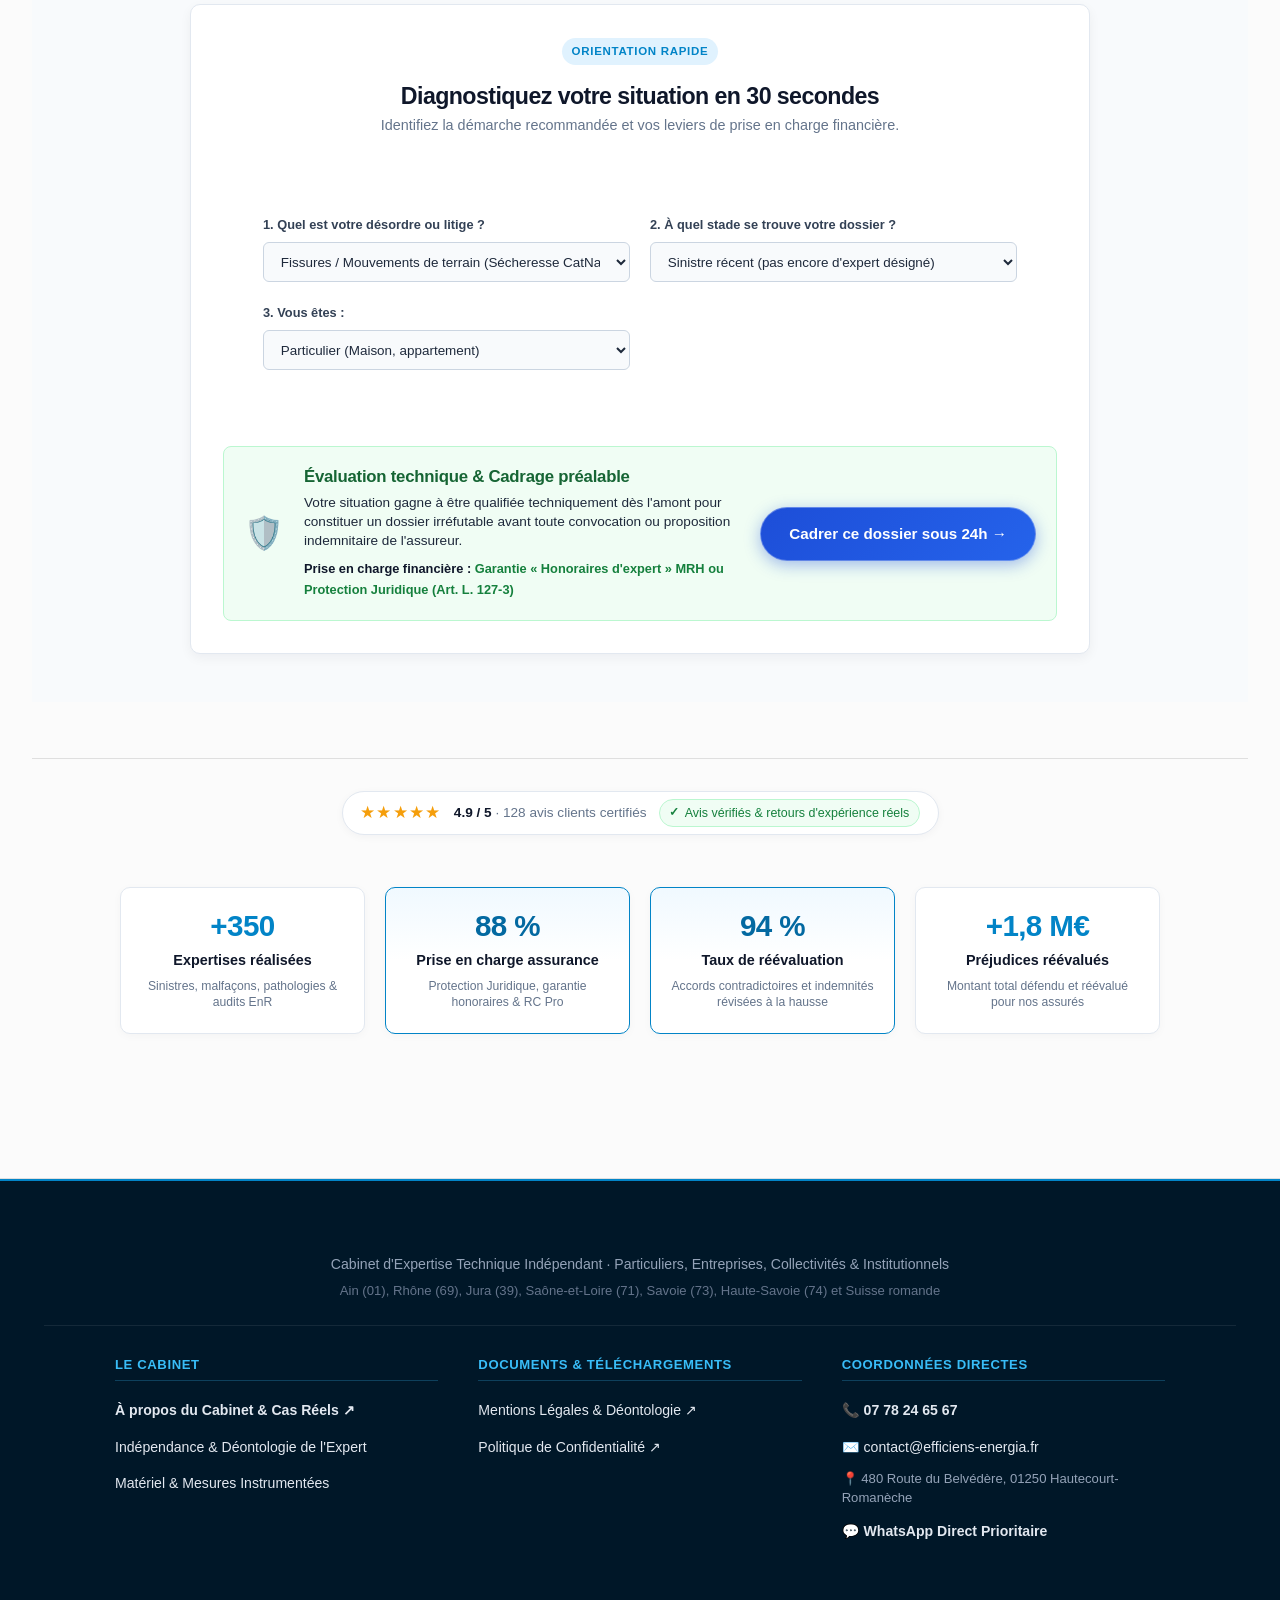
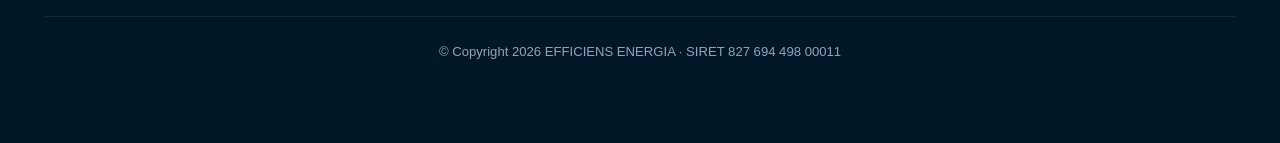
==== commit 24c46e30: "feat(ui): alleger les informations et maximiser la visibilite des elements cliquables (cache v49)" ====
--- a/DOSSIER_A_GLISSER_SUR_NETLIFY/index.html
+++ b/DOSSIER_A_GLISSER_SUR_NETLIFY/index.html
@@ -21,7 +21,7 @@
     <link rel="icon" type="image/png" href="assets/logo_efficiens_energia.png">
     <link rel="apple-touch-icon" href="assets/logo_efficiens_energia.png">
     <link rel="stylesheet" href="css/design_system.css?v=45">
-    <link rel="stylesheet" href="css/components.css?v=48">
+    <link rel="stylesheet" href="css/components.css?v=49">
     <script type="application/ld+json" id="geoSchemaJsonLd">
         {
             "@context": "https://schema.org",
@@ -292,15 +292,10 @@
         <section class="section expertise-section site-tab-panel active-tab" id="expertises" aria-labelledby="expertises-title">
             <div class="container">
                 <div class="section-header expertise-section-heading" style="text-align: center; margin: 0 auto 2.5rem auto; max-width: 860px;">
-                    <div class="independence-badge" style="display: inline-flex; margin-bottom: 1.25rem;">
-                        <span class="badge-icon" aria-hidden="true">🛡️</span>
-                        <div class="badge-content">
-                            <strong>Cabinet d'Expertise Technique Indépendant</strong> <span class="badge-sep">·</span> <span>Particuliers, Entreprises, Collectivités &amp; Institutionnels</span>
-                        </div>
-                    </div>
+                    
                     <p class="section-tag" style="justify-content: center;">01 / Nos domaines</p>
                     <h1 id="expertises-title" style="margin-bottom: 1rem;">Votre expert indépendant, selon votre besoin</h1>
-                    <p class="section-desc" style="text-align: center !important; margin: 1rem auto 0 auto !important; max-width: 780px !important;">Particuliers, entreprises et acteurs du bâtiment : découvrez les situations dans lesquelles une analyse technique indépendante peut vous aider à mieux comprendre un dommage, un désordre ou un rapport contesté.</p>
+                    <p class="section-desc" style="text-align: center !important; margin: 1rem auto 0 auto !important; max-width: 780px !important;">Sélectionnez votre situation pour obtenir un diagnostic technique indépendant, rigoureux et opposable.</p>
 
                     <!-- BANDEAU RÉACTIVITÉ / URGENCE D'EXPERTISE (@PO SEB) -->
                 </div>
@@ -1287,6 +1282,9 @@
                         
                         <button class="btn btn-primary" type="submit" style="width: 100%; height: 46px; font-size: 1rem; font-weight: 700; margin-top: 1rem; border-radius: 10px;">Envoyer ma demande <span aria-hidden="true">✉️</span></button>
                         
+                        <div id="aiActTransparencyBadge" style="margin: 0.65rem 0 0.85rem 0; padding: 0.65rem 0.85rem; background: rgba(56, 189, 248, 0.08); border: 1px solid rgba(56, 189, 248, 0.28); border-radius: 6px; font-size: 0.76rem; line-height: 1.45;">
+                            <strong>🇪🇺 Transparence IA (EU AI Act Art. 50) &amp; Sécurité RGPD (Art. 32) :</strong> La pré-qualification de votre créneau et le Pont Automatique vers le pré-dossier terrain sont assistés par notre Copilote déterministe local. <strong>100 % des conclusions techniques et rapports d'expertise sont rédigés et validés humainement par M. Sébastien MATHE</strong> (Zéro prise de décision automatisée au sens de l'Art. 22 RGPD).
+                        </div>
                         <p class="contact-form-status" id="contactFormStatus" role="status" aria-live="polite" hidden></p>
                         <p class="contact-form-fallback" style="text-align: center; margin-top: 1rem; font-size: 0.85rem;">Un problème avec le formulaire&nbsp;? Écrivez-nous directement à <a href="mailto:contact@efficiens-energia.fr">contact@efficiens-energia.fr</a></p>
                     </form>
--- a/DOSSIER_A_GLISSER_SUR_NETLIFY/css/components.css
+++ b/DOSSIER_A_GLISSER_SUR_NETLIFY/css/components.css
@@ -137,36 +137,66 @@
 .main-nav {
     display: flex;
     align-items: center;
-    gap: 2rem;
+    gap: 0.65rem;
 }
 
 .main-nav a {
-    color: var(--text-secondary);
-    font-weight: 500;
+    color: var(--text-primary);
+    font-weight: 600;
     font-size: 0.88rem;
-    letter-spacing: 0.02em;
+    letter-spacing: 0.01em;
     position: relative;
-    padding: 0.25rem 0;
-    transition: color var(--transition-fast);
+    padding: 0.42rem 0.95rem;
+    border-radius: var(--border-radius-full);
+    background: rgba(15, 23, 42, 0.04);
+    border: 1px solid rgba(15, 23, 42, 0.12);
+    box-shadow: 0 1px 3px rgba(0, 0, 0, 0.03);
+    transition: all 0.2s cubic-bezier(0.16, 1, 0.3, 1);
+    display: inline-flex;
+    align-items: center;
+    text-decoration: none !important;
 }
 
 .main-nav a::after {
-    content: "";
-    position: absolute;
-    bottom: 0;
-    left: 0;
-    width: 0;
-    height: 1px;
-    background: var(--text-primary);
-    transition: width var(--transition-normal);
+    display: none !important;
 }
 
 .main-nav a:hover {
-    color: var(--text-primary);
-}
-
-.main-nav a:hover::after {
-    width: 100%;
+    color: #1d4ed8;
+    background: #ffffff;
+    border-color: #2563eb;
+    box-shadow: 0 4px 12px rgba(37, 99, 235, 0.18);
+    transform: translateY(-2px);
+}
+
+.main-nav a.active,
+.main-nav a.nav-highlight {
+    background: #1e3a8a !important;
+    color: #ffffff !important;
+    border-color: #1e3a8a !important;
+    font-weight: 700 !important;
+    box-shadow: 0 4px 14px rgba(30, 58, 138, 0.28) !important;
+}
+
+[data-theme="dark"] .main-nav a {
+    background: rgba(255, 255, 255, 0.07);
+    border: 1px solid rgba(255, 255, 255, 0.16);
+    color: #f1f5f9;
+}
+
+[data-theme="dark"] .main-nav a:hover {
+    background: rgba(37, 99, 235, 0.25);
+    border-color: #60a5fa;
+    color: #ffffff;
+    box-shadow: 0 4px 14px rgba(96, 165, 250, 0.25);
+}
+
+[data-theme="dark"] .main-nav a.active,
+[data-theme="dark"] .main-nav a.nav-highlight {
+    background: #2563eb !important;
+    color: #ffffff !important;
+    border-color: #60a5fa !important;
+    box-shadow: 0 4px 16px rgba(37, 99, 235, 0.45) !important;
 }
 
 .header-actions {
@@ -7584,3 +7614,233 @@
     box-sizing: border-box !important;
   }
 }
+
+
+/* ==========================================================================
+   OPTIMISATION VISIBILITÉ ÉLÉMENTS CLIQUABLES & AFFORDANCE (DEMANDE UTILISATEUR)
+   ========================================================================== */
+
+/* 1. Boutons du Hero (Sinistres, Diagnostic, Explorer) */
+.expertise-hero-actions {
+    display: flex;
+    align-items: center;
+    flex-wrap: wrap;
+    gap: 1rem;
+    margin: 2rem 0;
+}
+
+.expertise-hero-actions .btn-primary {
+    font-size: 1rem !important;
+    font-weight: 700 !important;
+    padding: 0.85rem 1.85rem !important;
+    border-radius: 9999px !important;
+    background: linear-gradient(135deg, #1e3a8a 0%, #2563eb 100%) !important;
+    color: #ffffff !important;
+    border: 1.5px solid rgba(255, 255, 255, 0.3) !important;
+    box-shadow: 0 6px 18px rgba(37, 99, 235, 0.38) !important;
+    cursor: pointer !important;
+    display: inline-flex !important;
+    align-items: center !important;
+    gap: 0.5rem !important;
+    transition: all 0.2s cubic-bezier(0.16, 1, 0.3, 1) !important;
+}
+
+.expertise-hero-actions .btn-primary:hover {
+    transform: translateY(-2px) scale(1.02) !important;
+    box-shadow: 0 10px 24px rgba(37, 99, 235, 0.52) !important;
+    background: linear-gradient(135deg, #1e40af 0%, #1d4ed8 100%) !important;
+}
+
+.expertise-hero-actions .btn-secondary {
+    font-size: 1rem !important;
+    font-weight: 700 !important;
+    padding: 0.85rem 1.85rem !important;
+    border-radius: 9999px !important;
+    background: #ffffff !important;
+    color: #1e3a8a !important;
+    border: 2px solid #2563eb !important;
+    box-shadow: 0 4px 14px rgba(37, 99, 235, 0.12) !important;
+    cursor: pointer !important;
+    display: inline-flex !important;
+    align-items: center !important;
+    gap: 0.5rem !important;
+    transition: all 0.2s cubic-bezier(0.16, 1, 0.3, 1) !important;
+}
+
+.expertise-hero-actions .btn-secondary:hover {
+    background: #eff6ff !important;
+    border-color: #1d4ed8 !important;
+    color: #1d4ed8 !important;
+    transform: translateY(-2px) scale(1.02) !important;
+    box-shadow: 0 8px 20px rgba(37, 99, 235, 0.22) !important;
+}
+
+.expertise-hero-actions .text-link {
+    font-weight: 700 !important;
+    color: #2563eb !important;
+    text-decoration: underline !important;
+    padding: 0.5rem 0.8rem;
+    border-radius: 6px;
+    display: inline-flex;
+    align-items: center;
+    gap: 0.35rem;
+    transition: all 0.2s ease;
+}
+
+.expertise-hero-actions .text-link:hover {
+    background: rgba(37, 99, 235, 0.08);
+    transform: translateY(-1px);
+}
+
+/* 2. Cartes d'Expertise : Affordance Cliquable Maximale */
+.expertise-card {
+    border: 1.5px solid rgba(15, 23, 42, 0.09) !important;
+    border-radius: 14px !important;
+    box-shadow: 0 4px 16px rgba(15, 23, 42, 0.05) !important;
+    cursor: pointer;
+    transition: all 0.25s cubic-bezier(0.16, 1, 0.3, 1) !important;
+}
+
+.expertise-card:hover {
+    border-color: #2563eb !important;
+    box-shadow: 0 14px 32px rgba(37, 99, 235, 0.16) !important;
+    transform: translateY(-4px) !important;
+}
+
+[data-theme="dark"] .expertise-card {
+    border: 1.5px solid rgba(255, 255, 255, 0.12) !important;
+    box-shadow: 0 4px 16px rgba(0, 0, 0, 0.3) !important;
+}
+
+[data-theme="dark"] .expertise-card:hover {
+    border-color: #60a5fa !important;
+    box-shadow: 0 14px 32px rgba(37, 99, 235, 0.28) !important;
+}
+
+/* 3. Titre de Carte Cliquable */
+.expertise-card h3 a.expertise-card-title-link {
+    color: var(--text-primary) !important;
+    text-decoration: none !important;
+    font-weight: 700 !important;
+    display: inline-block;
+    transition: color 0.18s ease, transform 0.18s ease !important;
+}
+
+.expertise-card:hover h3 a.expertise-card-title-link {
+    color: #2563eb !important;
+    transform: translateX(3px);
+}
+
+[data-theme="dark"] .expertise-card:hover h3 a.expertise-card-title-link {
+    color: #60a5fa !important;
+}
+
+/* 4. Boutons d'Action dans les Cartes (Fiche Détaillée) */
+.expertise-card .btn-card-primary {
+    width: 100% !important;
+    height: 44px !important;
+    padding: 0 1.25rem !important;
+    font-size: 0.92rem !important;
+    font-weight: 700 !important;
+    letter-spacing: 0.01em !important;
+    border-radius: 9999px !important;
+    background: linear-gradient(135deg, #1d4ed8 0%, #2563eb 100%) !important;
+    color: #ffffff !important;
+    border: 1.5px solid rgba(255, 255, 255, 0.35) !important;
+    box-shadow: 0 4px 14px rgba(29, 78, 216, 0.35) !important;
+    display: inline-flex !important;
+    align-items: center !important;
+    justify-content: center !important;
+    gap: 0.5rem !important;
+    text-decoration: none !important;
+    white-space: nowrap !important;
+    cursor: pointer !important;
+    transition: all 0.2s cubic-bezier(0.16, 1, 0.3, 1) !important;
+}
+
+.expertise-card .btn-card-primary:hover {
+    background: linear-gradient(135deg, #1e40af 0%, #1d4ed8 100%) !important;
+    transform: translateY(-2px) scale(1.02) !important;
+    box-shadow: 0 8px 22px rgba(29, 78, 216, 0.52) !important;
+    color: #ffffff !important;
+}
+
+.expertise-card .btn-card-primary span[aria-hidden="true"] {
+    display: inline-block;
+    transition: transform 0.2s ease !important;
+    font-weight: 800 !important;
+}
+
+.expertise-card:hover .btn-card-primary span[aria-hidden="true"],
+.expertise-card .btn-card-primary:hover span[aria-hidden="true"] {
+    transform: translateX(4px) !important;
+}
+
+/* 5. Badge Pilule Prise en Charge Assurance */
+.badge-prise-en-charge {
+    display: inline-flex !important;
+    align-items: center !important;
+    gap: 0.45rem !important;
+    font-size: 0.78rem !important;
+    font-weight: 700 !important;
+    letter-spacing: 0.02em !important;
+    color: #1e3a8a !important;
+    background: #eef6ff !important;
+    border: 1.5px solid #93c5fd !important;
+    padding: 0.35rem 0.8rem !important;
+    border-radius: 9999px !important;
+    text-decoration: none !important;
+    width: fit-content !important;
+    margin-top: 0.5rem !important;
+    box-shadow: 0 2px 6px rgba(37, 99, 235, 0.12) !important;
+    cursor: pointer !important;
+    transition: all 0.2s cubic-bezier(0.16, 1, 0.3, 1) !important;
+}
+
+.badge-prise-en-charge:hover {
+    background: #2563eb !important;
+    border-color: #1d4ed8 !important;
+    color: #ffffff !important;
+    transform: translateY(-2px) !important;
+    box-shadow: 0 4px 14px rgba(37, 99, 235, 0.38) !important;
+}
+
+.badge-prise-en-charge:hover svg {
+    fill: #ffffff !important;
+}
+
+[data-theme="dark"] .badge-prise-en-charge {
+    color: #93c5fd !important;
+    background: rgba(30, 58, 138, 0.35) !important;
+    border-color: rgba(147, 197, 253, 0.45) !important;
+}
+
+[data-theme="dark"] .badge-prise-en-charge:hover {
+    background: #2563eb !important;
+    border-color: #93c5fd !important;
+    color: #ffffff !important;
+}
+
+/* 6. Bouton Action Simulateur */
+.btn-sim-action {
+    background: linear-gradient(135deg, #1d4ed8 0%, #2563eb 100%) !important;
+    color: #ffffff !important;
+    font-weight: 700 !important;
+    font-size: 0.95rem !important;
+    padding: 0.85rem 1.75rem !important;
+    border-radius: 9999px !important;
+    border: 1.5px solid rgba(255, 255, 255, 0.3) !important;
+    box-shadow: 0 4px 16px rgba(29, 78, 216, 0.38) !important;
+    cursor: pointer !important;
+    display: inline-flex !important;
+    align-items: center !important;
+    justify-content: center !important;
+    gap: 0.5rem !important;
+    transition: all 0.2s cubic-bezier(0.16, 1, 0.3, 1) !important;
+}
+
+.btn-sim-action:hover {
+    background: linear-gradient(135deg, #1e40af 0%, #1d4ed8 100%) !important;
+    transform: translateY(-2px) scale(1.02) !important;
+    box-shadow: 0 8px 24px rgba(29, 78, 216, 0.52) !important;
+}
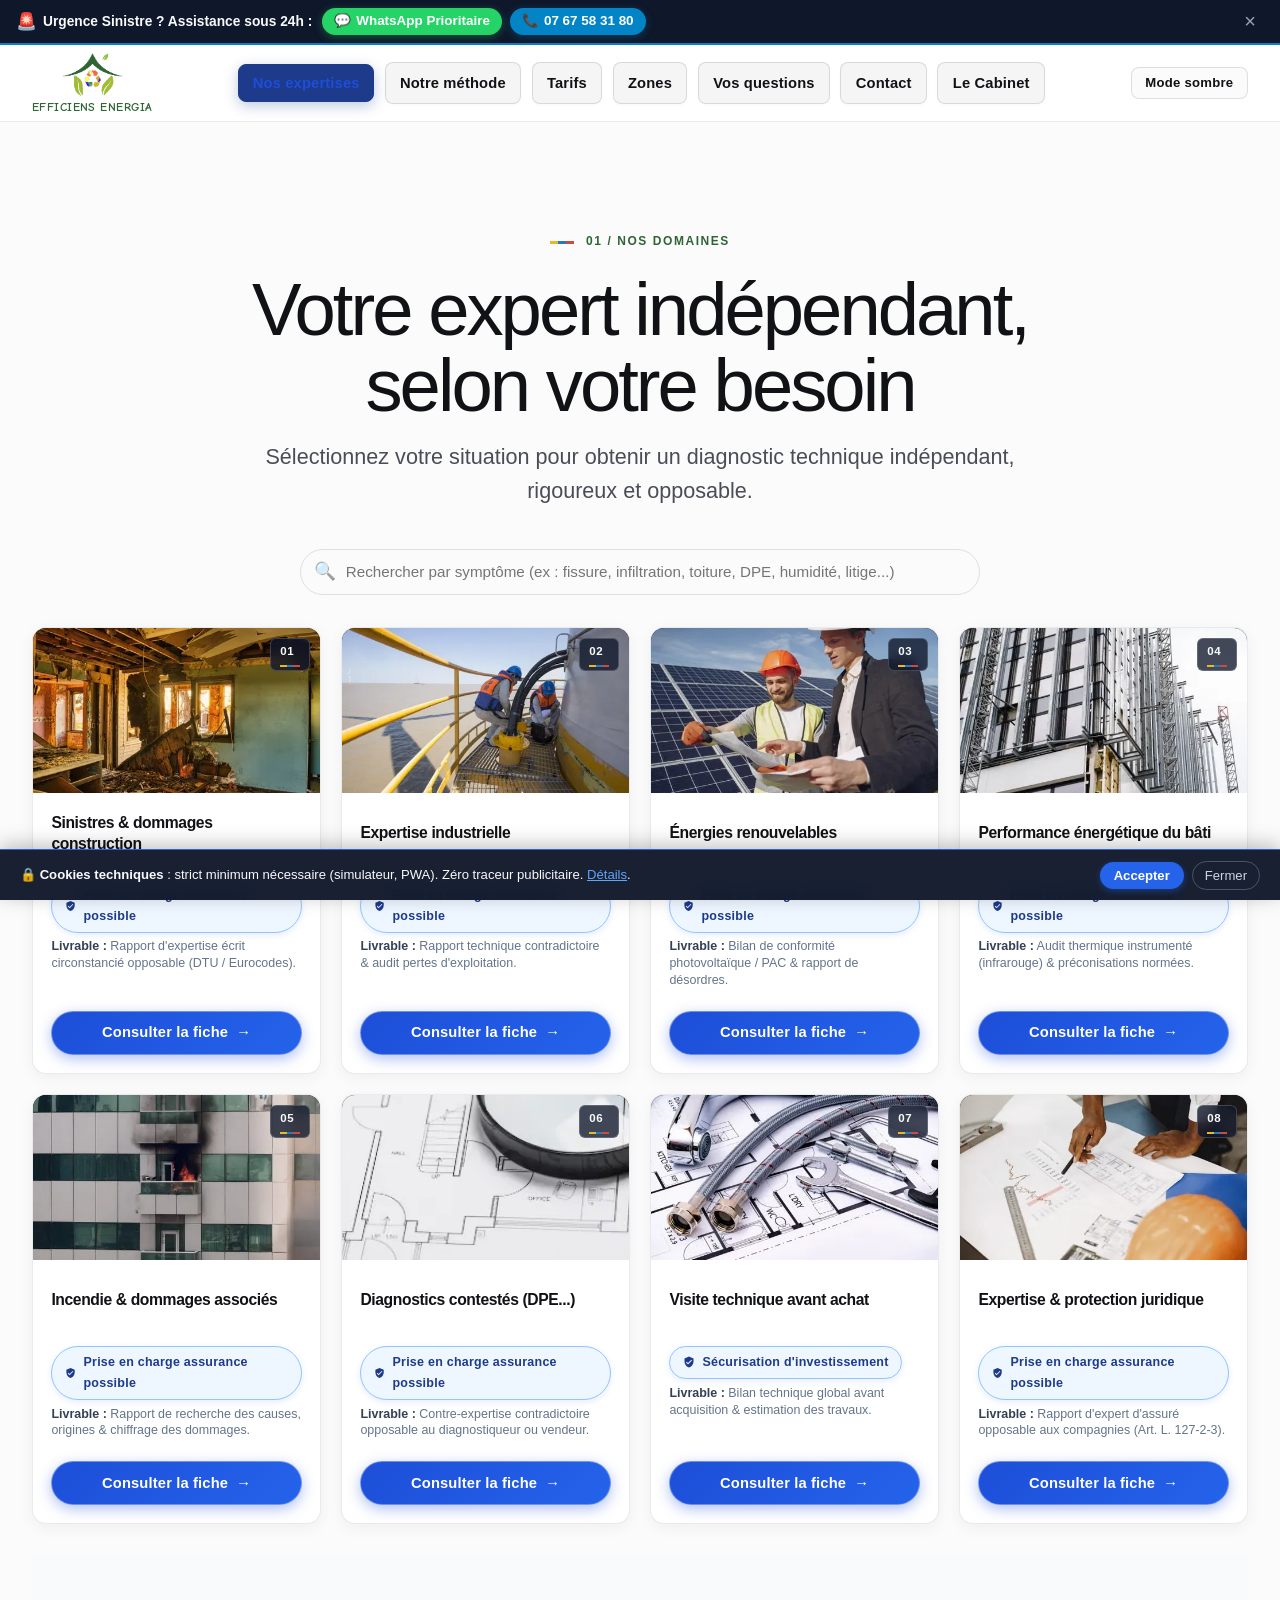
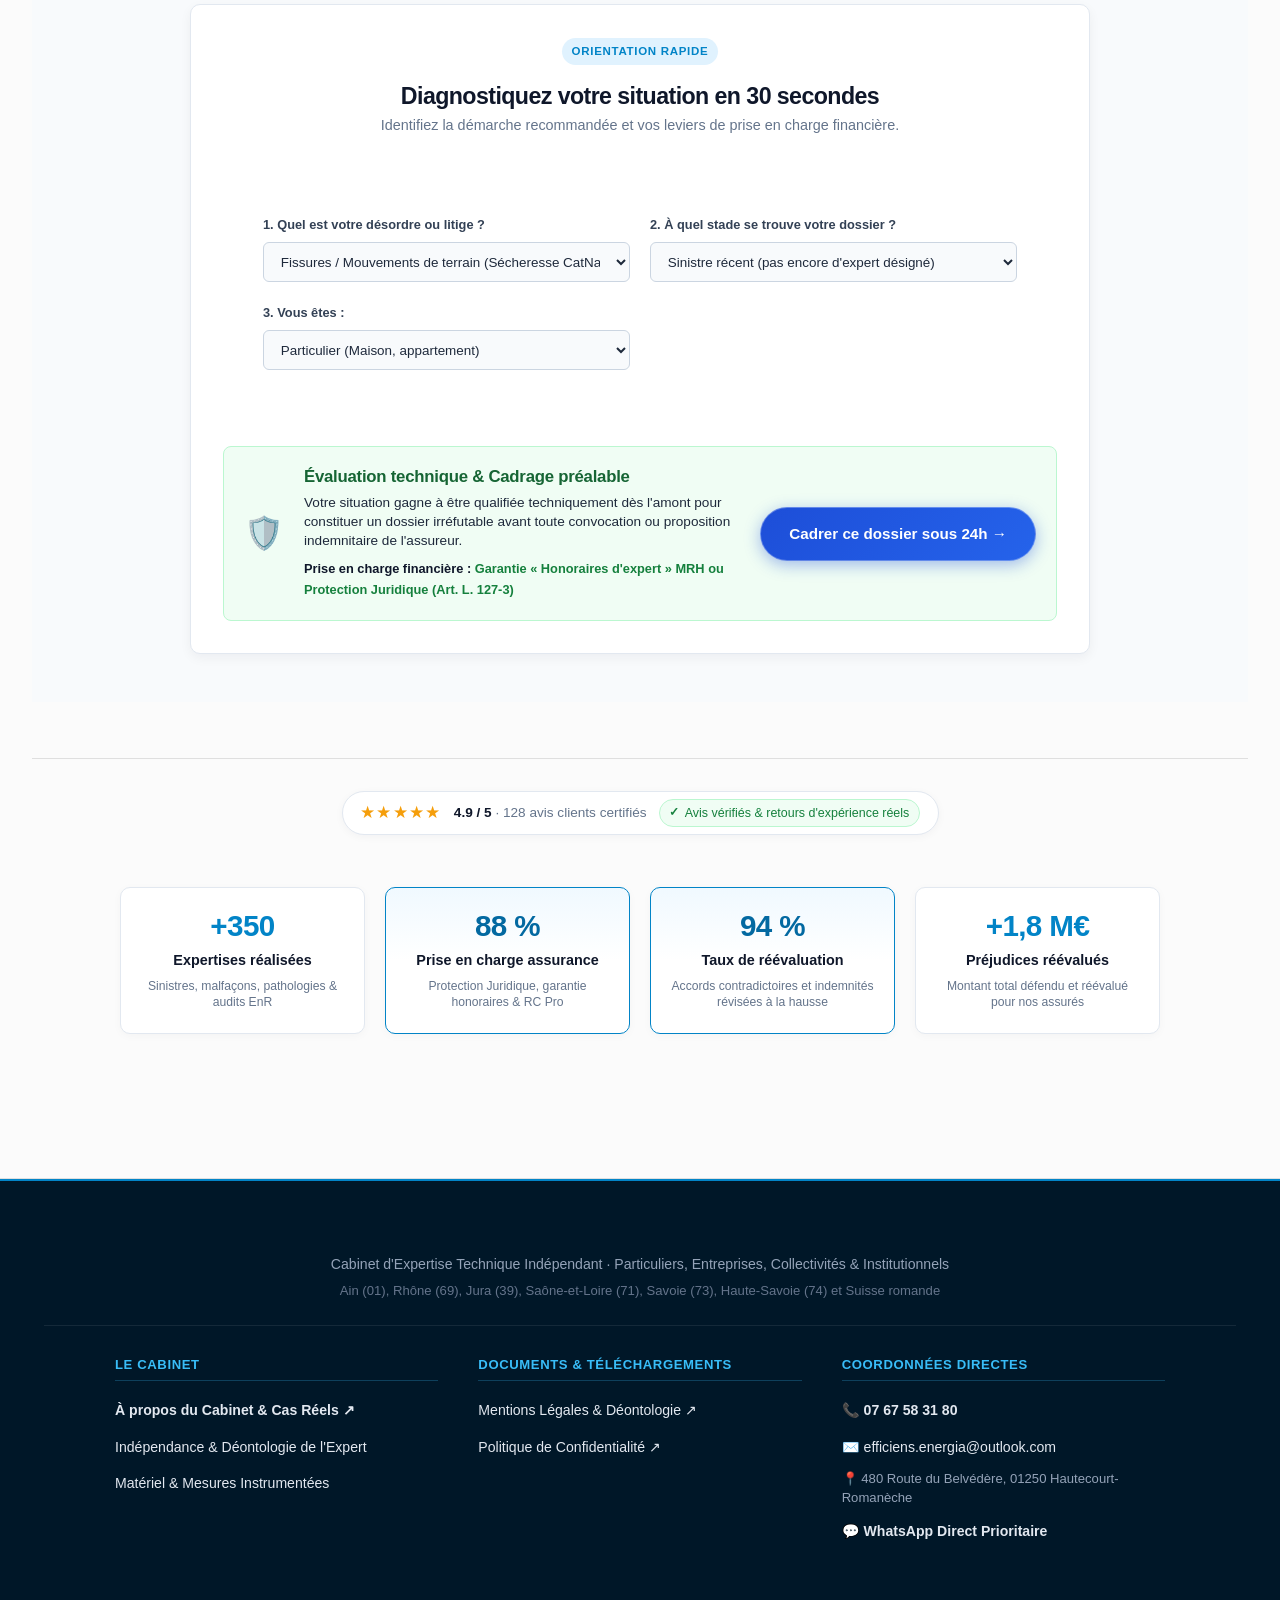
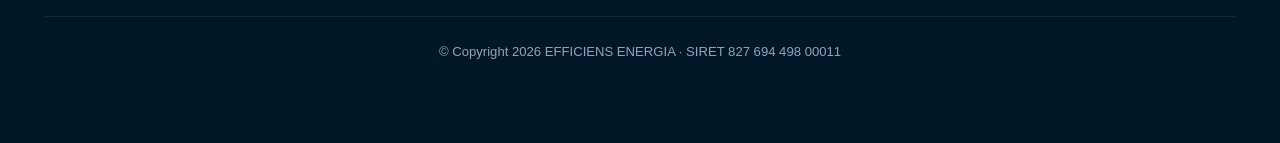
==== commit 91f16b5c: "fix(contact): remplacement global de l adresse email par efficiens.energia@outlook.com" ====
--- a/DOSSIER_A_GLISSER_SUR_NETLIFY/index.html
+++ b/DOSSIER_A_GLISSER_SUR_NETLIFY/index.html
@@ -36,8 +36,8 @@
                         "name": "Sébastien MATHE",
                         "jobTitle": "Expert Bâtiment & Énergie Indépendant"
                     },
-                    "telephone": "+33778246567",
-                    "email": "contact@efficiens-energia.fr",
+                    "telephone": "+33767583180",
+                    "email": "efficiens.energia@outlook.com",
                     "priceRange": "380€ - 2800€ TTC",
                     "address": {
                         "@type": "PostalAddress",
@@ -1205,18 +1205,18 @@
 
                 <!-- Coordonnées directes 1-clic -->
                 <div class="contact-header-cards" style="display: flex; justify-content: center; gap: 1.25rem; flex-wrap: wrap; margin-bottom: 2.5rem;">
-                    <a href="tel:+33778246567" class="contact-header-badge" aria-label="Appeler l'expert au 07 78 24 65 67">
+                    <a href="tel:+33767583180" class="contact-header-badge" aria-label="Appeler l'expert au 07 67 58 31 80">
                         <span class="badge-icon" aria-hidden="true">📞</span>
                         <div>
                             <span class="badge-sub">Ligne directe</span>
-                            <strong class="badge-main">07 78 24 65 67</strong>
+                            <strong class="badge-main">07 67 58 31 80</strong>
                         </div>
                     </a>
-                    <a href="mailto:contact@efficiens-energia.fr" class="contact-header-badge" aria-label="Envoyer un email à contact@efficiens-energia.fr">
+                    <a href="mailto:efficiens.energia@outlook.com" class="contact-header-badge" aria-label="Envoyer un email à efficiens.energia@outlook.com">
                         <span class="badge-icon" aria-hidden="true">✉️</span>
                         <div>
                             <span class="badge-sub">Courriel officiel</span>
-                            <strong class="badge-main">contact@efficiens-energia.fr</strong>
+                            <strong class="badge-main">efficiens.energia@outlook.com</strong>
                         </div>
                     </a>
                     <div class="contact-header-badge">
@@ -1286,7 +1286,7 @@
                             <strong>🇪🇺 Transparence IA (EU AI Act Art. 50) &amp; Sécurité RGPD (Art. 32) :</strong> La pré-qualification de votre créneau et le Pont Automatique vers le pré-dossier terrain sont assistés par notre Copilote déterministe local. <strong>100 % des conclusions techniques et rapports d'expertise sont rédigés et validés humainement par M. Sébastien MATHE</strong> (Zéro prise de décision automatisée au sens de l'Art. 22 RGPD).
                         </div>
                         <p class="contact-form-status" id="contactFormStatus" role="status" aria-live="polite" hidden></p>
-                        <p class="contact-form-fallback" style="text-align: center; margin-top: 1rem; font-size: 0.85rem;">Un problème avec le formulaire&nbsp;? Écrivez-nous directement à <a href="mailto:contact@efficiens-energia.fr">contact@efficiens-energia.fr</a></p>
+                        <p class="contact-form-fallback" style="text-align: center; margin-top: 1rem; font-size: 0.85rem;">Un problème avec le formulaire&nbsp;? Écrivez-nous directement à <a href="mailto:efficiens.energia@outlook.com">efficiens.energia@outlook.com</a></p>
                     </form>
                     <!-- ÉTAT DE SUCCÈS DYNAMIQUE FORMULAIRE (@PO SEB) -->
                     <div class="form-success-wrapper" id="form-success-state" style="display: none;">
@@ -1307,7 +1307,7 @@
                       </div>
 
                       <div class="success-urgency">
-                        <p><strong>Convocation dans moins de 5 jours ?</strong> Signalez l'urgence directement par téléphone au <a href="tel:+33778246567">07 78 24 65 67</a>.</p>
+                        <p><strong>Convocation dans moins de 5 jours ?</strong> Signalez l'urgence directement par téléphone au <a href="tel:+33767583180">07 67 58 31 80</a>.</p>
                       </div>
                     </div>
                 </div>
@@ -1537,10 +1537,10 @@
                 <div class="footer-col">
                     <h4 class="footer-col-title">Coordonnées Directes</h4>
                     <ul class="footer-col-list">
-                        <li><a href="tel:+33778246567" class="footer-highlight-link">📞 07 78 24 65 67</a></li>
-                        <li><a href="mailto:contact@efficiens-energia.fr">✉️ contact@efficiens-energia.fr</a></li>
+                        <li><a href="tel:+33767583180" class="footer-highlight-link">📞 07 67 58 31 80</a></li>
+                        <li><a href="mailto:efficiens.energia@outlook.com">✉️ efficiens.energia@outlook.com</a></li>
                         <li><span class="footer-text-item">📍 480 Route du Belvédère, 01250 Hautecourt-Romanèche</span></li>
-                        <li><a href="https://wa.me/33778246567?text=Bonjour%20S%C3%A9bastien%2C%20je%20souhaite%20un%20renseignement%20pour%20une%20expertise%20technique." target="_blank" rel="noopener noreferrer" class="footer-wa-link">💬 WhatsApp Direct Prioritaire</a></li>
+                        <li><a href="https://wa.me/33767583180?text=Bonjour%20S%C3%A9bastien%2C%20je%20souhaite%20un%20renseignement%20pour%20une%20expertise%20technique." target="_blank" rel="noopener noreferrer" class="footer-wa-link">💬 WhatsApp Direct Prioritaire</a></li>
                     </ul>
                 </div>
             </div>
@@ -1555,11 +1555,11 @@
     </footer>
     <!-- BARRE D ACTION MOBILE FLOTTANTE (CONVERSION 1-CLIC) -->
     <aside class="mobile-sticky-action-bar" aria-label="Actions rapides de contact">
-        <a href="tel:+33778246567" class="mobile-action-btn mobile-call-btn">
+        <a href="tel:+33767583180" class="mobile-action-btn mobile-call-btn">
             <span class="action-icon" aria-hidden="true">📞</span>
-            <span class="action-text"><strong>Appeler l'expert</strong><small>07 78 24 65 67</small></span>
+            <span class="action-text"><strong>Appeler l'expert</strong><small>07 67 58 31 80</small></span>
         </a>
-        <a href="https://wa.me/33778246567?text=Bonjour%20S%C3%A9bastien%2C%20je%20souhaite%20un%20renseignement%20pour%20une%20expertise%20technique." target="_blank" rel="noopener noreferrer" class="mobile-action-btn mobile-wa-btn">
+        <a href="https://wa.me/33767583180?text=Bonjour%20S%C3%A9bastien%2C%20je%20souhaite%20un%20renseignement%20pour%20une%20expertise%20technique." target="_blank" rel="noopener noreferrer" class="mobile-action-btn mobile-wa-btn">
             <span class="action-icon" aria-hidden="true">💬</span>
             <span class="action-text"><strong>WhatsApp</strong><small>Réponse rapide</small></span>
         </a>
--- a/DOSSIER_A_GLISSER_SUR_NETLIFY/css/print.css
+++ b/DOSSIER_A_GLISSER_SUR_NETLIFY/css/print.css
@@ -65,7 +65,7 @@
 
     /* En-tête officiel d'impression */
     body::before {
-        content: "EFFICIENS ENERGIA · Cabinet d'Expertise Technique Indépendant · Particuliers, Entreprises, Collectivités & Institutionnels · SIRET 82769449800011 · Tél : 07 78 24 65 67";
+        content: "EFFICIENS ENERGIA · Cabinet d'Expertise Technique Indépendant · Particuliers, Entreprises, Collectivités & Institutionnels · SIRET 82769449800011 · Tél : 07 67 58 31 80";
         display: block;
         font-size: 8.5pt;
         color: #475569;
